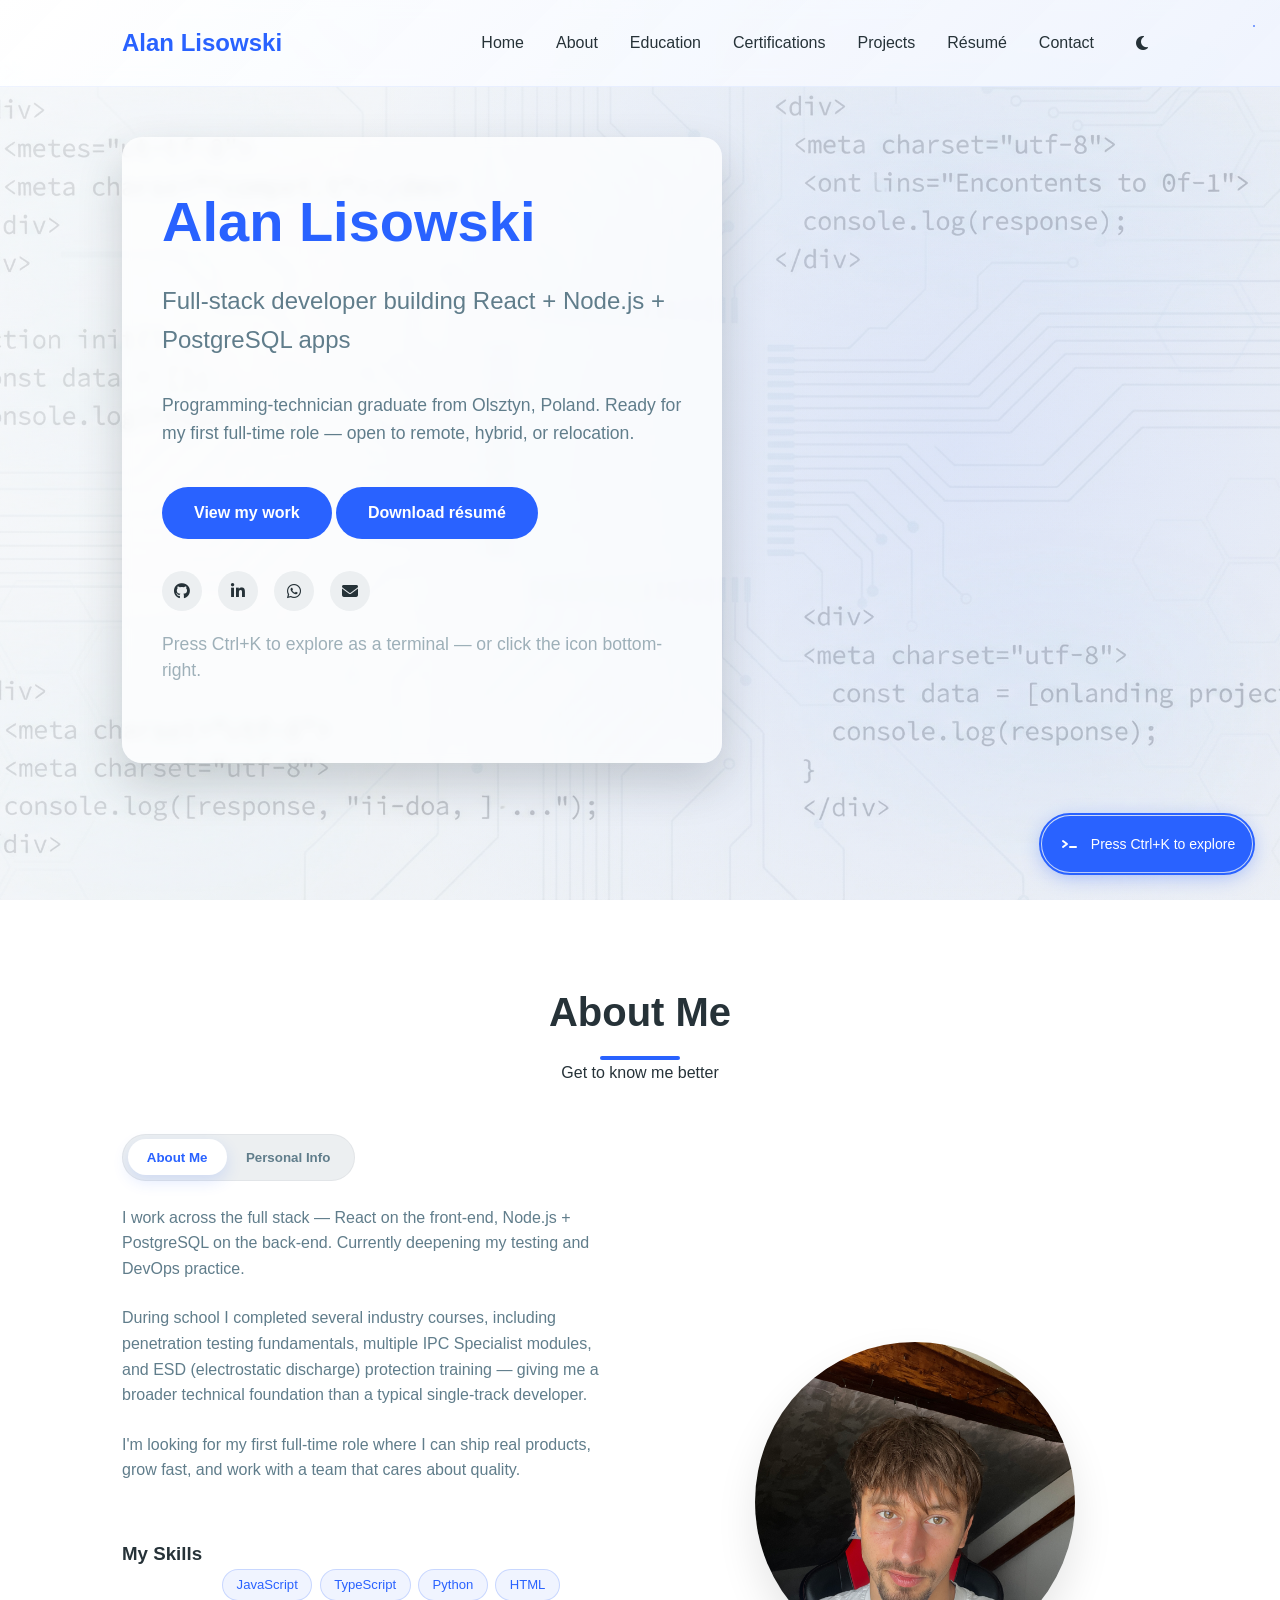
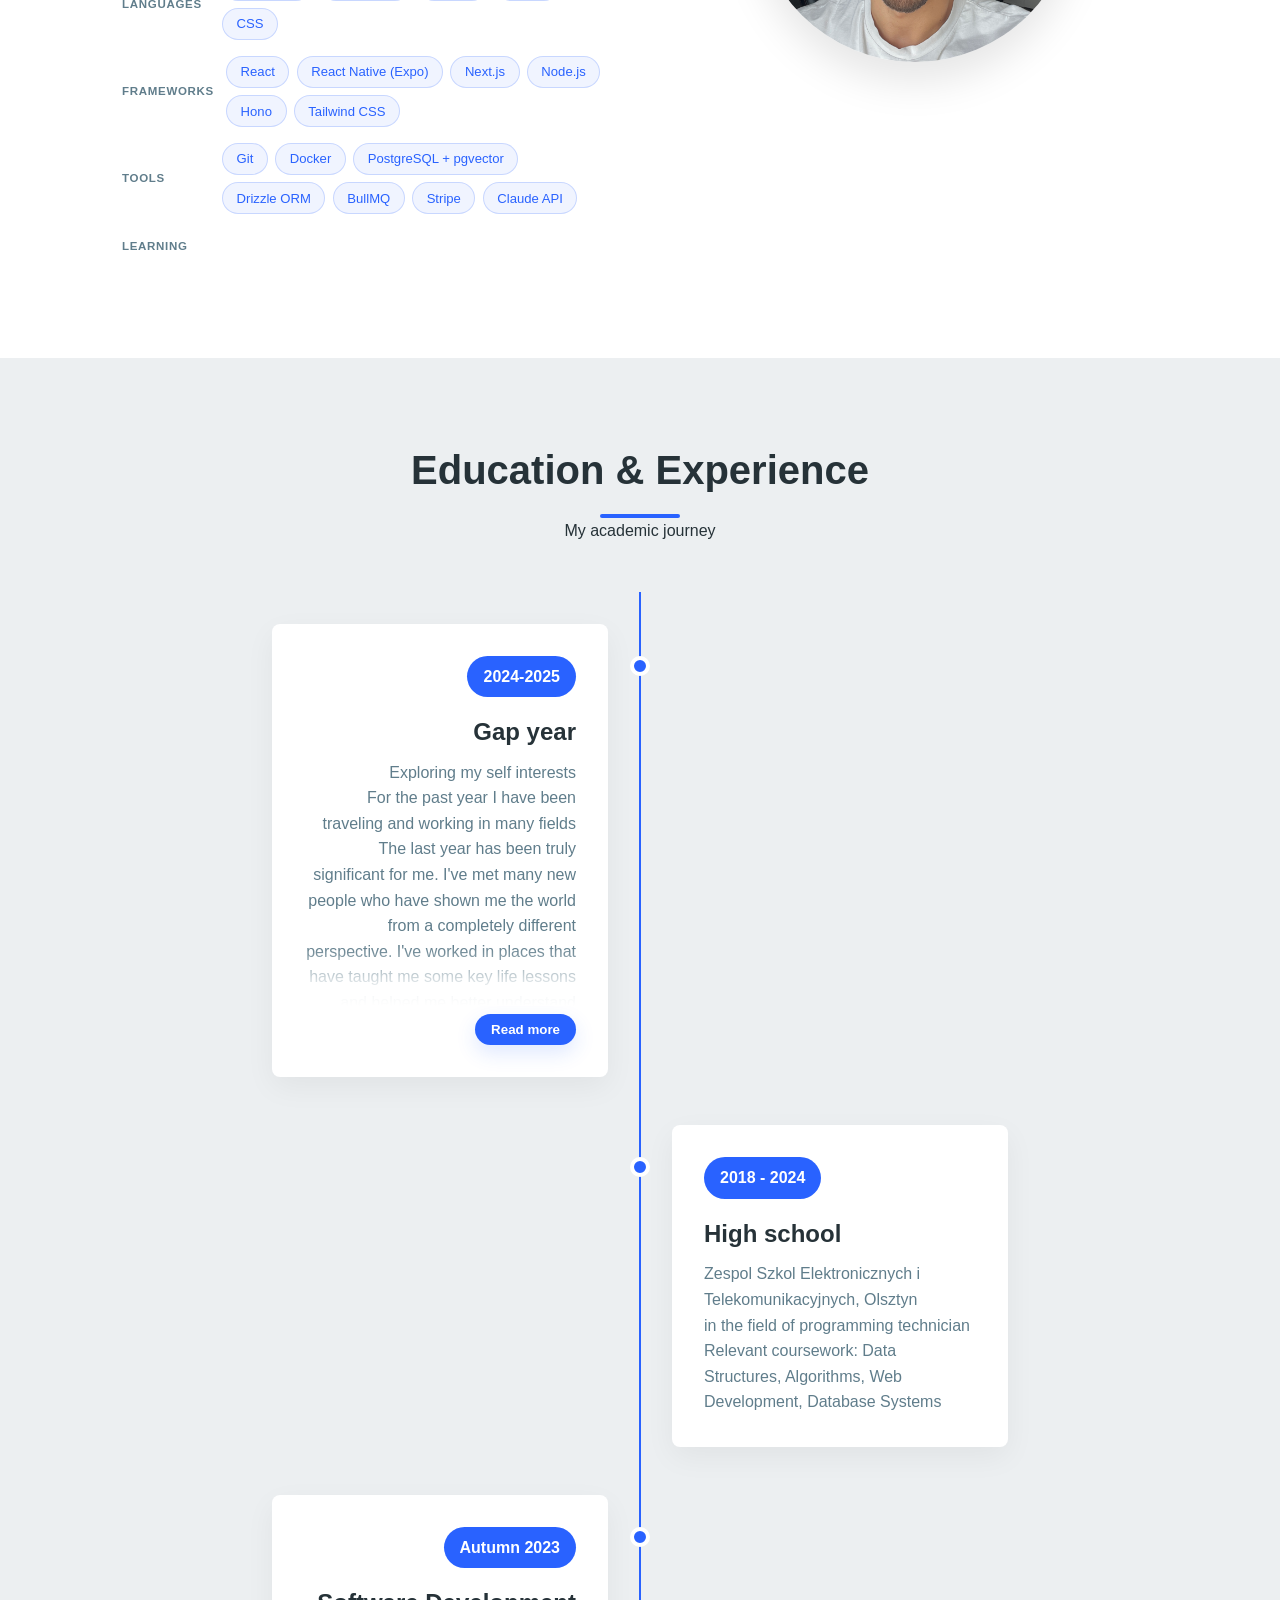
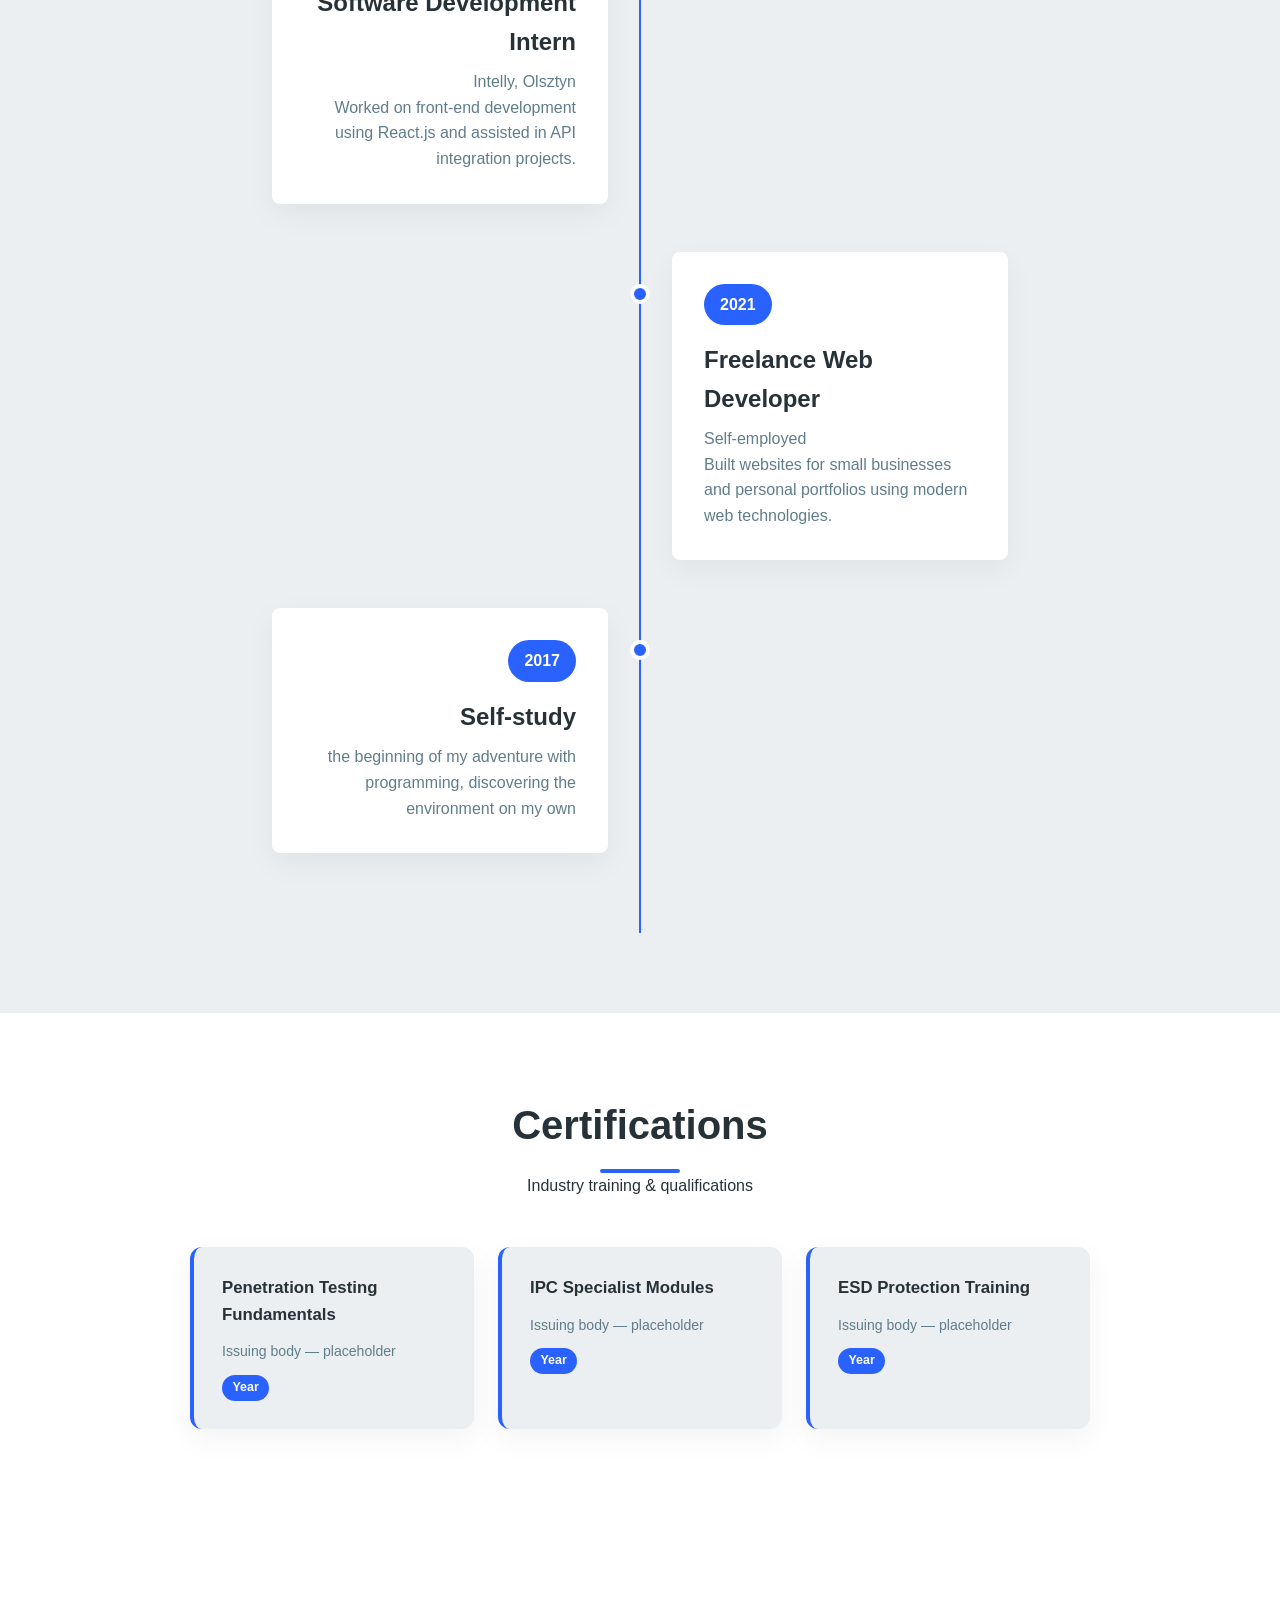
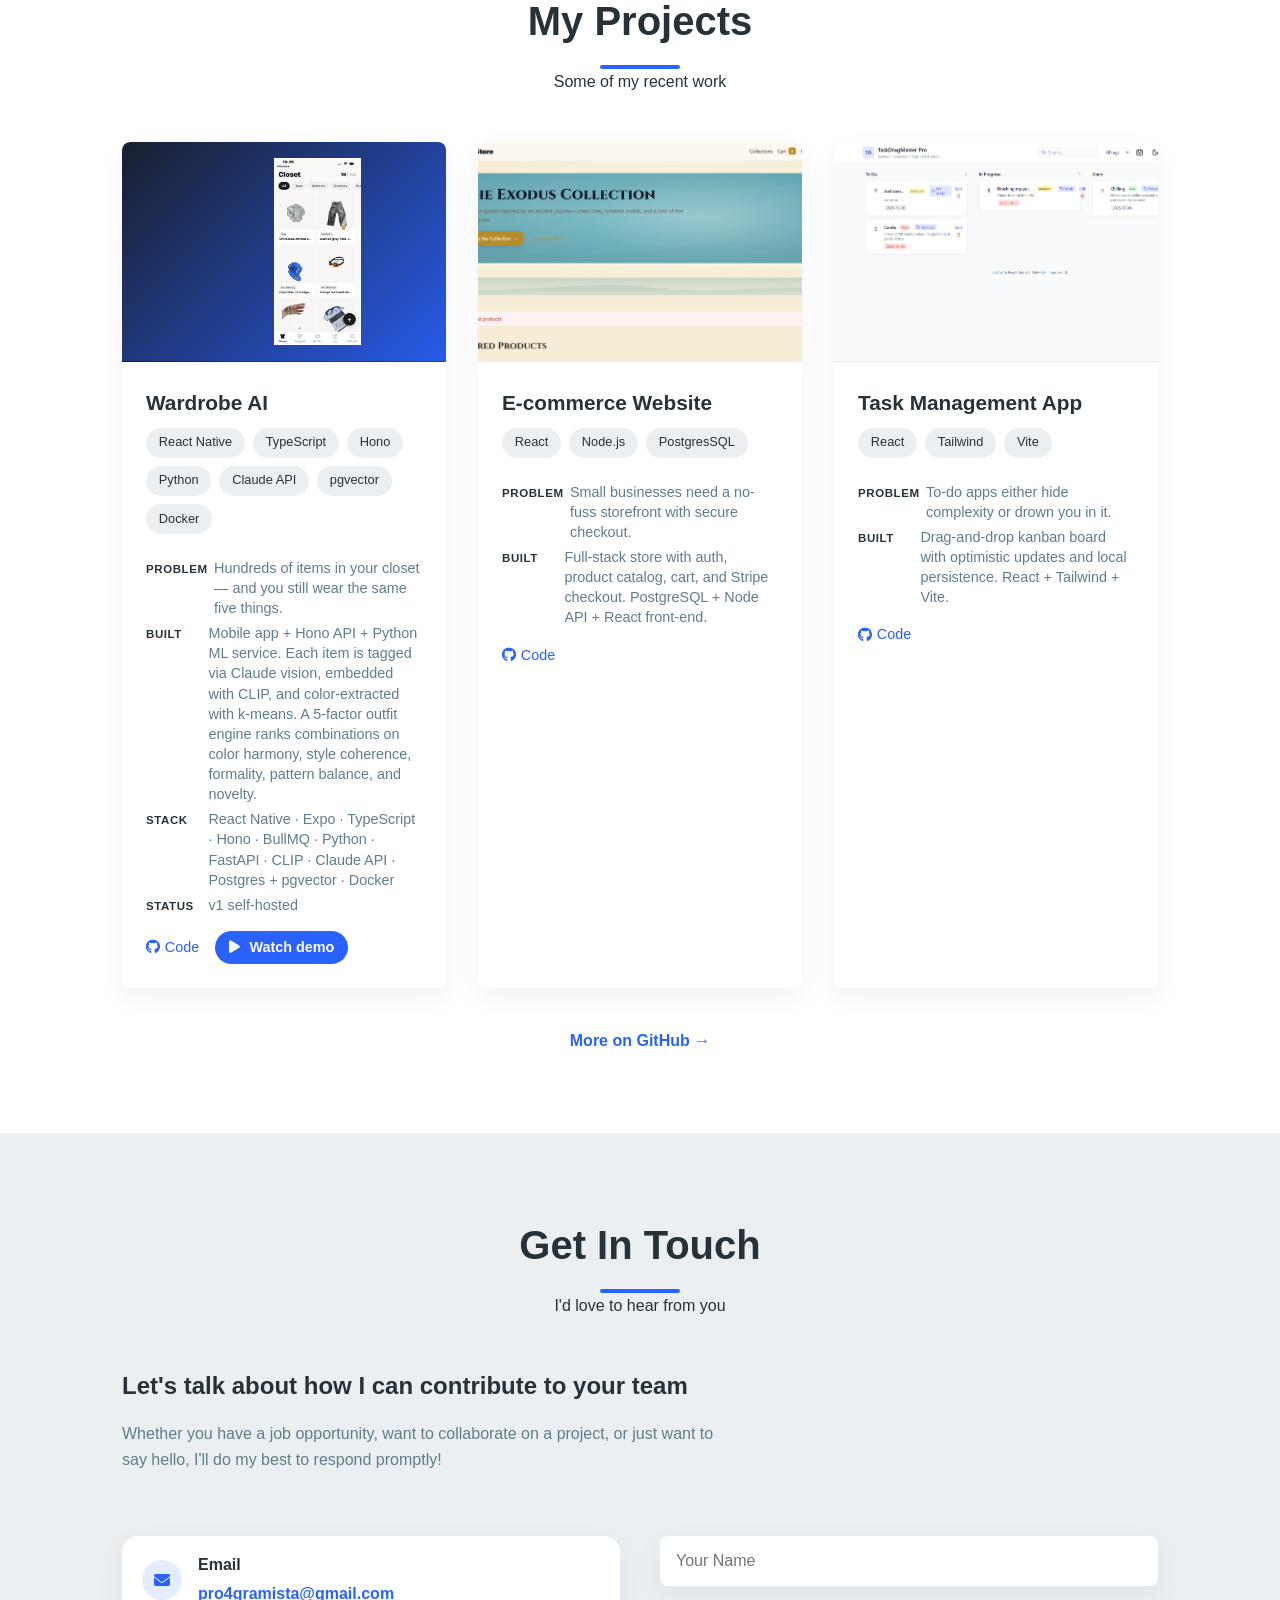
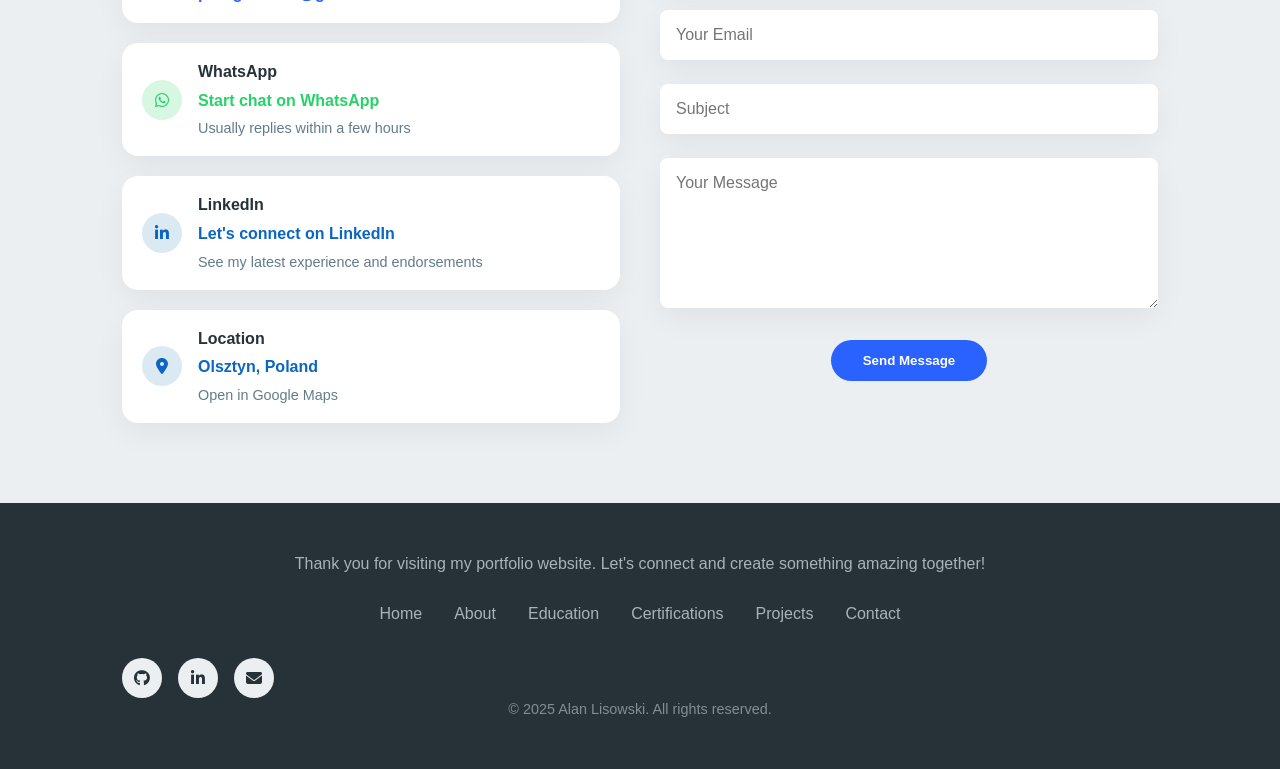
==== index.html @ dc887916 "Skills update" ====
<!DOCTYPE html>
<html lang="en">
<head>
    <meta charset="UTF-8">
    <meta name="viewport" content="width=device-width, initial-scale=1.0">
    <title>Alan Lisowski — Full-stack Developer Portfolio</title>
    <meta name="description" content="React, Node.js, and PostgreSQL developer from Poland. Portfolio, projects, and résumé.">
    <meta name="keywords" content="react, typescript, front-end, portfolio, junior developer, poland">
    <link rel="canonical" href="https://cv-beryl-nine-32.vercel.app/">

    <!-- Open Graph -->
    <meta property="og:type" content="website">
    <meta property="og:title" content="Alan Lisowski — Full-stack Developer Portfolio">
    <meta property="og:description" content="React, Node.js, and PostgreSQL developer from Poland. Portfolio, projects, and résumé.">
    <meta property="og:image" content="https://cv-beryl-nine-32.vercel.app/og-image.png">
    <meta property="og:url" content="https://cv-beryl-nine-32.vercel.app/">

    <!-- Twitter Card -->
    <meta name="twitter:card" content="summary_large_image">
    <meta name="twitter:title" content="Alan Lisowski — Full-stack Developer Portfolio">
    <meta name="twitter:description" content="React, Node.js, and PostgreSQL developer from Poland. Portfolio, projects, and résumé.">
    <meta name="twitter:image" content="https://cv-beryl-nine-32.vercel.app/og-image.png">

    <!-- Favicons -->
    <link rel="icon" type="image/svg+xml" href="icon.svg">
    <link rel="alternate icon" href="favicon.ico" sizes="32x32">
    <link rel="apple-touch-icon" href="apple-icon.png" sizes="180x180">
    <link rel="icon" type="image/png" href="icon.png" sizes="512x512">

    <link rel="stylesheet" href="https://cdnjs.cloudflare.com/ajax/libs/font-awesome/6.4.0/css/all.min.css">
    <link rel="preconnect" href="https://fonts.googleapis.com">
    <link rel="preconnect" href="https://fonts.gstatic.com" crossorigin>
    <link rel="stylesheet" href="https://fonts.googleapis.com/css2?family=JetBrains+Mono:wght@400;500&display=swap">
    <link rel="stylesheet" href="styles.css">
    <script>
        (function(){var t=localStorage.getItem('theme')||(window.matchMedia('(prefers-color-scheme: dark)').matches?'dark':'light');document.documentElement.setAttribute('data-theme',t);})();
    </script>
    <script src="https://translate.google.com/translate_a/element.js?cb=googleTranslateElementInit"></script>
</head>
<body>
    <!-- Google Translate Widget -->
    <div id="google_translate_element"></div>

    <!-- Header -->
    <header id="header">
        <div class="container">
            <nav>
                <a href="#" class="logo">Alan Lisowski</a>
                <button class="mobile-menu-btn" id="mobileMenuBtn" aria-label="Open navigation menu" aria-expanded="false" aria-controls="navLinks">
                    <i class="fas fa-bars" aria-hidden="true"></i>
                </button>
                <ul class="nav-links" id="navLinks">
                    <li><a href="#home">Home</a></li>
                    <li><a href="#about">About</a></li>
                    <li><a href="#education">Education</a></li>
                    <li><a href="#certifications">Certifications</a></li>
                    <li><a href="#projects">Projects</a></li>
                    <li><a href="resume.pdf" target="_blank" rel="noopener">Résumé</a></li>
                    <li><a href="#contact">Contact</a></li>
                    <li>
                        <button class="theme-toggle" id="themeToggle" aria-label="Switch to light theme">
                            <i class="fas fa-sun" id="themeIcon" aria-hidden="true"></i>
                        </button>
                    </li>
                </ul>
            </nav>
        </div>
    </header>

    <!-- Hero Section -->
    <section class="hero" id="home">
        <div class="container">
            <div class="hero-content">
                <h1><span style="color: var(--primary);">Alan Lisowski</span></h1>
                <h2>Full-stack developer building React + Node.js + PostgreSQL apps</h2>
                <p>Programming-technician graduate from Olsztyn, Poland. Ready for my first full-time role — open to remote, hybrid, or relocation.</p>
                <a href="#projects" class="btn">View my work</a>
                <a href="resume.pdf" class="btn" download target="_blank" rel="noopener">Download résumé</a>

                <div class="social-links">
                    <a href="https://github.com/alanlisowski" target="_blank" rel="noopener" aria-label="GitHub profile">
                        <i class="fab fa-github" aria-hidden="true"></i>
                    </a>
                    <a href="https://www.linkedin.com/in/alan-lisowski-3395b739a/" target="_blank" rel="noopener" aria-label="LinkedIn profile">
                        <i class="fab fa-linkedin-in" aria-hidden="true"></i>
                    </a>
                    <a href="https://wa.me/message/LHPBYF2HQW4XP1" target="_blank" rel="noopener" aria-label="WhatsApp chat">
                        <i class="fab fa-whatsapp" aria-hidden="true"></i>
                    </a>
                    <a href="mailto:pro4gramista@gmail.com" aria-label="Send email">
                        <i class="fas fa-envelope" aria-hidden="true"></i>
                    </a>
                </div>
                <p class="term-hint" id="termHint">Press ⌘K to explore as a terminal — or click the icon bottom-right.</p>
            </div>
        </div>
    </section>
    <!-- About Section -->
    <section class="about reveal" id="about">
        <div class="container">
            <div class="section-title">
                <h2>About Me</h2>
                <p>Get to know me better</p>
            </div>
            
            <div class="about-content">
                <div class="about-body">
                    <div class="about-tabs" role="tablist" aria-label="About sections">
                        <button class="about-tab active" role="tab" aria-selected="true" aria-controls="panel-about" id="tab-about" data-about-tab="about">About Me</button>
                        <button class="about-tab" role="tab" aria-selected="false" aria-controls="panel-personal" id="tab-personal" data-about-tab="personal">Personal Info</button>
                    </div>

                    <div class="about-panels">
                        <div class="about-text about-panel active" role="tabpanel" id="panel-about" aria-labelledby="tab-about" data-about-panel="about">
                            <p>I work across the full stack — React on the front-end, Node.js + PostgreSQL on the back-end. Currently deepening my testing and DevOps practice.</p>
                            <p>During school I completed several industry courses, including penetration testing fundamentals, multiple IPC Specialist modules, and ESD (electrostatic discharge) protection training — giving me a broader technical foundation than a typical single-track developer.</p>
                            <p>I'm looking for my first full-time role where I can ship real products, grow fast, and work with a team that cares about quality.</p>
                        </div>

                        <div class="about-text about-panel" role="tabpanel" id="panel-personal" aria-labelledby="tab-personal" data-about-panel="personal">
                            <p>Outside of code I stay active through running, swimming, and calisthenics, follow F1 and WRC for the engineering as much as the racing, tinker with AI tools to see what they can actually do, and recharge by traveling and meeting people along the way.</p>
                        </div>
                    </div>

                    <div class="skills">
                        <h3>My Skills</h3>
                        <div class="skill-group">
                            <span class="skill-group-label">Languages</span>
                            <div class="skill-tags reveal-stagger">
                                <span class="skill-tag">JavaScript</span>
                                <span class="skill-tag">TypeScript</span>
                                <span class="skill-tag">Python</span>
                                <span class="skill-tag">HTML</span>
                                <span class="skill-tag">CSS</span>
                            </div>
                        </div>
                        <div class="skill-group">
                            <span class="skill-group-label">Frameworks</span>
                            <div class="skill-tags reveal-stagger">
                                <span class="skill-tag">React</span>
                                <span class="skill-tag">React Native (Expo)</span>
                                <span class="skill-tag">Next.js</span>
                                <span class="skill-tag">Node.js</span>
                                <span class="skill-tag">Hono</span>
                                <span class="skill-tag">Tailwind CSS</span>
                            </div>
                        </div>
                        <div class="skill-group">
                            <span class="skill-group-label">Tools</span>
                            <div class="skill-tags reveal-stagger">
                                <span class="skill-tag">Git</span>
                                <span class="skill-tag">Docker</span>
                                <span class="skill-tag">PostgreSQL + pgvector</span>
                                <span class="skill-tag">Drizzle ORM</span>
                                <span class="skill-tag">BullMQ</span>
                                <span class="skill-tag">Stripe</span>
                                <span class="skill-tag">Claude API</span>
                            </div>
                        </div>
                        <div class="skill-group">
                            <span class="skill-group-label">Learning</span>
                            <div class="skill-tags reveal-stagger">
                                <span class="skill-tag learning">Testing (Vitest)</span>
                                <span class="skill-tag learning">CI/CD</span>
                                <span class="skill-tag learning">Observability</span>
                            </div>
                        </div>
                    </div>
                </div>
                
                <div class="about-image">
                    <img src="cigani.jpg" alt="Alan Lisowski profile photo" width="320" height="320">
                </div>
            </div>
        </div>
    </section>
    <!-- Education Section -->
    <section class="education reveal" id="education">
        <div class="container">
            <div class="section-title">
                <h2>Education & Experience</h2>
                <p>My academic journey</p>
            </div>

            <div class="timeline">
                <div class="timeline-item">
                    <div class="timeline-dot"></div>
                    <div class="timeline-content">
                        <div class="timeline-date">2024-2025</div>
                        <h3 class="timeline-title">Gap year</h3>
                        <p class="timeline-text">Exploring my self interests</p>
                        <p class="timeline-text">For the past year I have been traveling and working in many fields</p>
                        <div class="timeline-text timeline-collapse" data-collapse-content="gap-year">
                            <p>The last year has been truly significant for me. I've met many new people who have shown me the world from a completely different perspective. I've worked in places that have taught me some key life lessons and helped me better understand myself. I've also realized the value of my time and what I want to spend it on. I've visited many new places, which has further broadened my perspective on the world.</p>
                        </div>
                        <button class="timeline-toggle" type="button" aria-expanded="false" data-collapse-toggle="gap-year">Read more</button>
                    </div>
                </div>

                <div class="timeline-item">
                    <div class="timeline-dot"></div>
                    <div class="timeline-content">
                        <div class="timeline-date">2018 - 2024</div>
                        <h3 class="timeline-title">High school</h3>
                        <p class="timeline-text">Zespol Szkol Elektronicznych i Telekomunikacyjnych, Olsztyn</p>
                        <p class="timeline-text">in the field of programming technician</p>
                        <p class="timeline-text">Relevant coursework: Data Structures, Algorithms, Web Development, Database Systems</p>
                    </div>
                </div>
                
                <div class="timeline-item">
                    <div class="timeline-dot"></div>
                    <div class="timeline-content">
                        <div class="timeline-date">Autumn 2023</div>
                        <h3 class="timeline-title">Software Development Intern</h3>
                        <p class="timeline-text">Intelly, Olsztyn</p>
                        <p class="timeline-text">Worked on front-end development using React.js and assisted in API integration projects.</p>
                    </div>
                </div>
                
                <div class="timeline-item">
                    <div class="timeline-dot"></div>
                    <div class="timeline-content">
                        <div class="timeline-date">2021</div>
                        <h3 class="timeline-title">Freelance Web Developer</h3>
                        <p class="timeline-text">Self-employed</p>
                        <p class="timeline-text">Built websites for small businesses and personal portfolios using modern web technologies.</p>
                    </div>
                </div>
                
                <div class="timeline-item">
                    <div class="timeline-dot"></div>
                    <div class="timeline-content">
                        <div class="timeline-date">2017</div>
                        <h3 class="timeline-title">Self-study</h3>
                        <p class="timeline-text">the beginning of my adventure with programming, discovering the environment on my own</p>
                        <p class="timeline-text"></p>
                    </div>
                </div>
            </div>
        </div>
    </section>
    <!-- Certifications Section -->
    <section class="certifications reveal" id="certifications">
        <div class="container">
            <div class="section-title">
                <h2>Certifications</h2>
                <p>Industry training &amp; qualifications</p>
            </div>
            <div class="cert-grid reveal-stagger">
                <div class="cert-card">
                    <h3>Penetration Testing Fundamentals</h3>
                    <div class="cert-meta">
                        <span class="cert-issuer">Issuing body — placeholder</span>
                        <span class="cert-year">Year</span>
                    </div>
                </div>
                <div class="cert-card">
                    <h3>IPC Specialist Modules</h3>
                    <div class="cert-meta">
                        <span class="cert-issuer">Issuing body — placeholder</span>
                        <span class="cert-year">Year</span>
                    </div>
                </div>
                <div class="cert-card">
                    <h3>ESD Protection Training</h3>
                    <div class="cert-meta">
                        <span class="cert-issuer">Issuing body — placeholder</span>
                        <span class="cert-year">Year</span>
                    </div>
                </div>
            </div>
        </div>
    </section>
    <!-- Projects Section -->
    <section class="projects reveal" id="projects">
        <div class="container">
            <div class="section-title">
                <h2>My Projects</h2>
                <p>Some of my recent work</p>
            </div>
            
            <div class="projects-grid reveal-stagger">
                <div class="project-card project-card--mobile">
                    <div class="project-image">
                        <a href="#" target="_blank" rel="noopener">
                            <picture>
                                <!-- TODO: replace with single clean hero screenshot, ideally the Suggest outfit card -->
                                <img src="wardrobe_sh.png" alt="Wardrobe AI screenshot" loading="lazy" decoding="async" width="1910" height="913">
                            </picture>
                        </a>
                    </div>
                    <div class="project-content">
                        <h3 class="project-title">Wardrobe AI</h3>
                        <div class="project-tech">
                            <span class="tech-tag">React Native</span>
                            <span class="tech-tag">TypeScript</span>
                            <span class="tech-tag">Hono</span>
                            <span class="tech-tag">Python</span>
                            <span class="tech-tag">Claude API</span>
                            <span class="tech-tag">pgvector</span>
                            <span class="tech-tag">Docker</span>
                        </div>
                        <dl class="project-desc">
                            <div><dt>Problem</dt><dd>Hundreds of items in your closet — and you still wear the same five things.</dd></div>
                            <div><dt>Built</dt><dd>Mobile app + Hono API + Python ML service. Each item is tagged via Claude vision, embedded with CLIP, and color-extracted with k-means. A 5-factor outfit engine ranks combinations on color harmony, style coherence, formality, pattern balance, and novelty.</dd></div>
                            <div><dt>Stack</dt><dd>React Native · Expo · TypeScript · Hono · BullMQ · Python · FastAPI · CLIP · Claude API · Postgres + pgvector · Docker</dd></div>
                            <div><dt>Status</dt><dd>v1 self-hosted</dd></div>
                        </dl>
                        <div class="project-links">
                            <a href="https://github.com/alanlisowski/wardrobe-app" target="_blank" rel="noopener">
                                <i class="fab fa-github"></i> Code
                            </a>
                            <a href="https://www.youtube.com/watch?v=SbO_F7no-7Y&t=1s" target="_blank" rel="noopener" class="btn-demo"><!-- TODO: YouTube demo URL -->
                                <i class="fas fa-play"></i> Watch demo
                            </a>
                        </div>
                    </div>
                </div>

                <div class="project-card">
                    <div class="project-image">
                        <a href="#" target="_blank" rel="noopener"><!-- TODO: Vercel demo URL -->
                            <picture>
                                <!-- TODO: swap to a top-of-page hero screenshot rather than mid-scroll -->
                                <source srcset="e-commerce.webp 1x, e-commerce.webp 2x" type="image/webp">
                                <img src="e-commerce.webp" alt="E-commerce Website screenshot" loading="lazy" decoding="async" width="1910" height="913">
                            </picture>
                        </a>
                    </div>
                    <div class="project-content">
                        <h3 class="project-title">E-commerce Website</h3>
                        <div class="project-tech">
                            <span class="tech-tag">React</span>
                            <span class="tech-tag">Node.js</span>
                            <span class="tech-tag">PostgresSQL</span>
                        </div>
                        <dl class="project-desc">
                            <div><dt>Problem</dt><dd>Small businesses need a no-fuss storefront with secure checkout.</dd></div>
                            <div><dt>Built</dt><dd>Full-stack store with auth, product catalog, cart, and Stripe checkout. PostgreSQL + Node API + React front-end.</dd></div>
                        </dl>
                        <div class="project-links">
                            <a href="https://github.com/alanlisowski/exodus-store" target="_blank" rel="noopener">
                                <i class="fab fa-github"></i> Code
                            </a>
                            <!-- TODO: replace with "Watch demo" button once screen recording is uploaded -->
                        </div>
                    </div>
                </div>

                <div class="project-card">
                    <div class="project-image">
                        <a href="#" target="_blank" rel="noopener"><!-- TODO: Vercel demo URL -->
                            <picture>
                                <source srcset="task.webp 1x, task.webp 2x" type="image/webp">
                                <img src="task.webp" alt="Task Management App screenshot" loading="lazy" decoding="async" width="1918" height="916">
                            </picture>
                        </a>
                    </div>
                    <div class="project-content">
                        <h3 class="project-title">Task Management App</h3>
                        <div class="project-tech">
                            <span class="tech-tag">React</span>
                            <span class="tech-tag">Tailwind</span>
                            <span class="tech-tag">Vite</span>
                        </div>
                        <dl class="project-desc">
                            <div><dt>Problem</dt><dd>To-do apps either hide complexity or drown you in it.</dd></div>
                            <div><dt>Built</dt><dd>Drag-and-drop kanban board with optimistic updates and local persistence. React + Tailwind + Vite.</dd></div>
                        </dl>
                        <div class="project-links">
                            <a href="https://github.com/alanlisowski/Task-manager" target="_blank" rel="noopener">
                                <i class="fab fa-github"></i> Code
                            </a>
                            <!-- TODO: replace with "Watch demo" button once screen recording is uploaded -->
                        </div>
                    </div>
                </div>

            </div>

            <div class="projects-more">
                <a href="https://github.com/alanlisowski" target="_blank" rel="noopener" class="projects-more-link">More on GitHub →</a>
            </div>
        </div>
    </section>
    <!-- Contact Section -->
    <section class="contact reveal" id="contact">
        <div class="container">
            <div class="section-title">
                <h2>Get In Touch</h2>
                <p>I'd love to hear from you</p>
            </div>
            
            <div class="contact-content">
                <div class="contact-intro">
                    <h3>Let's talk about how I can contribute to your team</h3>
                    <p>Whether you have a job opportunity, want to collaborate on a project, or just want to say hello, I'll do my best to respond promptly!</p>
                </div>

                <div class="contact-info">
                    <div class="contact-item contact-email">
                        <i class="fas fa-envelope"></i>
                        <div>
                            <h4>Email</h4>
                            <a class="contact-link" href="mailto:pro4gramista@gmail.com">pro4gramista@gmail.com</a>
                        </div>
                    </div>
                    
                    <div class="contact-item contact-whatsapp">
                        <i class="fab fa-whatsapp"></i>
                        <div>
                            <h4>WhatsApp</h4>
                            <a class="contact-link" href="https://wa.me/message/LHPBYF2HQW4XP1" target="_blank" rel="noopener">Start chat on WhatsApp</a>
                            <p class="contact-note">Usually replies within a few hours</p>
                        </div>
                    </div>
                    
                    <div class="contact-item contact-linkedin">
                        <i class="fab fa-linkedin-in"></i>
                        <div>
                            <h4>LinkedIn</h4>
                            <a class="contact-link" href="https://www.linkedin.com/in/alan-lisowski-3395b739a/" target="_blank" rel="noopener">Let's connect on LinkedIn</a>
                            <p class="contact-note">See my latest experience and endorsements</p>
                        </div>
                    </div>

                    <div class="contact-item contact-location">
                        <i class="fas fa-map-marker-alt"></i>
                        <div>
                            <h4>Location</h4>
                            <a class="contact-link" href="https://www.google.com/maps/place/Olsztyn,+Poland/" target="_blank" rel="noopener">Olsztyn, Poland</a>
                            <p class="contact-note">Open in Google Maps</p>
                        </div>
                    </div>
                </div>
                
                <div class="contact-form">
                    <form action="https://formspree.io/f/xkgdqwpe" method="POST">
                        <input type="hidden" name="_subject" value="New Portfolio Message">
                        <input type="hidden" name="_template" value="table">
                        <input type="text" name="_honey" style="display:none">

                        <div class="form-group">
                            <input type="text" name="name" placeholder="Your Name" aria-label="Your name" required>
                        </div>

                        <div class="form-group">
                            <input type="email" name="email" placeholder="Your Email" aria-label="Your email address" required>
                        </div>

                        <div class="form-group">
                            <input type="text" name="subject" placeholder="Subject" aria-label="Message subject">
                        </div>

                        <div class="form-group">
                            <textarea name="message" placeholder="Your Message" aria-label="Your message" required></textarea>
                        </div>
                        
                        <button type="submit" class="btn">Send Message</button>
                    </form>
                </div>
            </div>
        </div>
    </section>
    <!-- Footer -->
    <footer>
        <div class="container">
            <div class="footer-content">
                <p>Thank you for visiting my portfolio website. Let's connect and create something amazing together!</p>
                
                <ul class="footer-links">
                    <li><a href="#home">Home</a></li>
                    <li><a href="#about">About</a></li>
                    <li><a href="#education">Education</a></li>
                    <li><a href="#certifications">Certifications</a></li>
                    <li><a href="#projects">Projects</a></li>
                    <li><a href="#contact">Contact</a></li>
                </ul>
                
                <div class="social-links">
                    <a href="https://github.com/alanlisowski" target="_blank" rel="noopener" aria-label="GitHub profile">
                        <i class="fab fa-github" aria-hidden="true"></i>
                    </a>
                    <a href="https://www.linkedin.com/in/alan-lisowski-3395b739a/" target="_blank" rel="noopener" aria-label="LinkedIn profile">
                        <i class="fab fa-linkedin-in" aria-hidden="true"></i>
                    </a>
                    <a href="mailto:pro4gramista@gmail.com" aria-label="Send email">
                        <i class="fas fa-envelope" aria-hidden="true"></i>
                    </a>
                </div>
            </div>
            
            <p class="copyright">&copy; 2025 Alan Lisowski. All rights reserved.</p>
        </div>
    </footer>
    <!-- Floating terminal button -->
    <button class="term-fab" id="termBtn" aria-label="Open command terminal">
        <svg width="22" height="22" viewBox="0 0 22 22" fill="none" aria-hidden="true" style="flex-shrink:0">
            <polyline points="4 8 8 11 4 14" stroke="white" stroke-width="2" stroke-linecap="round" stroke-linejoin="round"/>
            <line x1="11" y1="14" x2="17" y2="14" stroke="white" stroke-width="2" stroke-linecap="round"/>
        </svg>
        <span class="fab-text" aria-hidden="true"></span>
    </button>

    <!-- Terminal modal -->
    <div class="term-modal" id="termModal" role="dialog" aria-modal="true" aria-label="Interactive terminal">
        <div class="term-modal-box">
            <div class="terminal-panel" role="region" aria-label="Interactive portfolio terminal. Type help for commands.">
                <div class="terminal-titlebar">
                    <div class="terminal-dots">
                        <button class="dot dot-red term-close" aria-label="Close terminal"></button>
                        <span class="dot dot-yellow" aria-hidden="true"></span>
                        <span class="dot dot-green" aria-hidden="true"></span>
                    </div>
                    <span class="terminal-title">alan@portfolio:~</span>
                </div>
                <div class="terminal-output" id="termOutput" role="log" aria-live="polite" aria-atomic="false"></div>
                <div class="terminal-input-row">
                    <span class="terminal-prompt" aria-hidden="true">alan@portfolio:~$&nbsp;</span>
                    <input
                        type="text"
                        class="terminal-input"
                        id="termInput"
                        autocomplete="off"
                        autocorrect="off"
                        autocapitalize="off"
                        spellcheck="false"
                        aria-label="Terminal command input"
                    >
                    <span class="terminal-cursor" aria-hidden="true">▋</span>
                </div>
            </div>
        </div>
    </div>

    <script src="scripts.js"></script>
</body>
</html>
---- styles.css ----
/* Base Styles */
:root {
    /* Dark theme (default) */
    --primary: #4d7cff;
    --primary-dark: #2962ff;
    --primary-rgb: 77, 124, 255;
    --secondary: #00ccff;
    --secondary-rgb: 0, 204, 255;
    /* Text ON a --primary background — passes WCAG AA 4.5:1 against #4d7cff */
    --on-primary: #0d1424;
    --dark: #e2e8f0;
    --light: #252d45;
    --gray: #8fa3b3;
    --white: #1a2035;
    --surface-rgb: 26, 32, 53;
    --header-gradient: linear-gradient(135deg, rgba(26, 32, 53, 0.92), rgba(22, 28, 48, 0.88));
    --header-scrolled-bg: rgba(26, 32, 53, 0.97);
    --hero-gradient: linear-gradient(115deg, rgba(20, 26, 45, 0.88) 0%, rgba(26, 32, 53, 0.78) 45%, rgba(30, 36, 58, 0.65) 100%);
    --hero-card-bg: rgba(26, 32, 53, 0.85);
    --hero-card-shadow: 0 20px 45px rgba(0, 0, 0, 0.5);
    --translate-bg: rgba(26, 32, 53, 0.95);
    --project-img-bg: #252d45;
    --footer-bg: #0f1520;
    --tab-track-bg: #141826;
    --tab-active-bg: #2f3a58;
    --card-shadow: 0 10px 30px rgba(0, 0, 0, 0.35);
    --card-shadow-hover: 0 15px 40px rgba(0, 0, 0, 0.5);
    --img-shadow: 0 20px 40px rgba(0, 0, 0, 0.4);
}

[data-theme="light"] {
    --primary: #2962ff;
    --primary-dark: #0039cb;
    --primary-rgb: 41, 98, 255;
    --secondary: #00b0ff;
    --secondary-rgb: 0, 176, 255;
    /* White passes AA 4.5:1 against #2962ff */
    --on-primary: #ffffff;
    --dark: #263238;
    --light: #eceff1;
    --gray: #607d8b;
    --white: #ffffff;
    --surface-rgb: 255, 255, 255;
    --header-gradient: linear-gradient(135deg, rgba(255, 255, 255, 0.92), rgba(240, 245, 255, 0.88));
    --header-scrolled-bg: rgba(255, 255, 255, 0.95);
    --hero-gradient: linear-gradient(115deg, rgba(245, 247, 250, 0.78) 0%, rgba(233, 238, 244, 0.68) 45%, rgba(230, 234, 240, 0.55) 100%);
    --hero-card-bg: rgba(255, 255, 255, 0.75);
    --hero-card-shadow: 0 20px 45px rgba(38, 50, 56, 0.2);
    --translate-bg: rgba(255, 255, 255, 0.95);
    --project-img-bg: #f5f7fb;
    --footer-bg: #263238;
    --tab-track-bg: #eceff1;
    --tab-active-bg: #ffffff;
    --card-shadow: 0 10px 30px rgba(0, 0, 0, 0.05);
    --card-shadow-hover: 0 15px 40px rgba(0, 0, 0, 0.1);
    --img-shadow: 0 20px 40px rgba(0, 0, 0, 0.1);
}

/* Smooth theme transition */
body,
header,
.hero-content,
.about,
.education,
.certifications,
.projects,
.contact,
footer,
.timeline-content,
.project-card,
.cert-card,
.contact-item,
.about-tabs,
.about-tab,
.skill-tag,
.nav-links,
#google_translate_element,
.goog-te-combo,
.contact-form input,
.contact-form textarea {
    transition: background-color 0.2s ease, color 0.2s ease, border-color 0.2s ease, box-shadow 0.2s ease;
}

/* Google Translate Widget Styles */
#google_translate_element {
    position: fixed;
    top: 25px;
    right: 25px;
    z-index: 1001;
    background: var(--translate-bg);
    border-radius: 8px;
    box-shadow: 0 4px 12px rgba(0, 0, 0, 0.1);
    backdrop-filter: blur(6px);
    border: 1px solid var(--primary);
    transition: all 0.3s ease;
}

#google_translate_element:hover {
    box-shadow: 0 6px 16px rgba(var(--primary-rgb), 0.15);
    transform: translateY(-1px);
}

.goog-te-combo {
    padding: 10px 35px 10px 15px;
    border: 1px solid var(--primary);
    border-radius: 6px;
    background-color: rgba(var(--primary-rgb), 0.05);
    font-size: 14px;
    color: var(--dark);
    font-family: 'Segoe UI', Tahoma, Geneva, Verdana, sans-serif;
    font-weight: 500;
    appearance: none;
    -webkit-appearance: none;
    -moz-appearance: none;
    cursor: pointer;
    transition: all 0.3s ease;
    background-image: url("data:image/svg+xml;charset=UTF-8,%3csvg xmlns='http://www.w3.org/2000/svg' width='12' height='12' viewBox='0 0 24 24' fill='none' stroke='%232962ff' stroke-width='2' stroke-linecap='round' stroke-linejoin='round'%3e%3cpolyline points='6 9 12 15 18 9'%3e%3c/polyline%3e%3c/svg%3e");
    background-repeat: no-repeat;
    background-position: right 12px center;
    background-size: 14px;
}

.goog-te-combo:hover {
    background-color: rgba(var(--primary-rgb), 0.08);
    border-color: var(--primary-dark);
}

.goog-te-combo:focus {
    outline: none;
    box-shadow: 0 0 0 3px rgba(var(--primary-rgb), 0.2);
}

.goog-te-gadget {
    font-size: 0 !important;
}

/* Hide Google's branding */
.goog-logo-link {
    display: none !important;
}

.goog-te-gadget {
    color: transparent !important;
}

/* Mobile Optimization */
@media (max-width: 768px) {
    #google_translate_element {
        top: 15px;
        right: 15px;
    }

    .goog-te-combo {
        padding: 8px 30px 8px 12px;
        font-size: 13px;
    }
}

/* Fix for translated content layout */
.goog-te-banner-frame.skiptranslate {
    display: none !important;
}

body {
    top: 0 !important;
}

* {
    margin: 0;
    padding: 0;
    box-sizing: border-box;
}

body {
    font-family: 'Segoe UI', Tahoma, Geneva, Verdana, sans-serif;
    line-height: 1.6;
    color: var(--dark);
    background-color: var(--white);
    overflow-x: hidden;
}

a {
    text-decoration: none;
    color: var(--primary);
    transition: all 0.3s ease;
}

a:hover {
    color: var(--primary-dark);
}

.container {
    max-width: 1100px;
    margin: 0 auto;
    padding: 0 2rem;
}

section {
    padding: 5rem 0;
}

.section-title {
    margin-bottom: 3rem;
    text-align: center;
}

.section-title h2 {
    font-size: 2.5rem;
    color: var(--dark);
    position: relative;
    display: inline-block;
    padding-bottom: 1rem;
}

.section-title h2::after {
    content: '';
    position: absolute;
    bottom: 0;
    left: 50%;
    transform: translateX(-50%);
    width: 80px;
    height: 4px;
    background: var(--primary);
    border-radius: 2px;
}

.btn {
    display: inline-block;
    padding: 0.8rem 2rem;
    background: var(--primary);
    color: var(--on-primary);
    border-radius: 50px;
    font-weight: 600;
    transition: all 0.3s ease;
    border: none;
    cursor: pointer;
}

.btn:hover {
    background: var(--primary-dark);
    transform: translateY(-3px);
    box-shadow: 0 10px 20px rgba(var(--primary-rgb), 0.2);
}

/* Header */
header {
    position: fixed;
    top: 0;
    left: 0;
    width: 100%;
    z-index: 1000;
    background: var(--header-gradient);
    box-shadow: none;
    backdrop-filter: blur(8px);
    border-bottom: 1px solid rgba(var(--primary-rgb), 0.08);
    transition: all 0.3s ease;
}

header.scrolled {
    padding: 0.5rem 0;
    background: var(--header-scrolled-bg);
    box-shadow: 0 2px 10px rgba(0, 0, 0, 0.1);
}

nav {
    display: flex;
    justify-content: space-between;
    align-items: center;
    padding: 1.5rem 0;
}

.logo {
    font-size: 1.5rem;
    font-weight: 700;
    color: var(--primary);
}

.nav-links {
    display: flex;
    list-style: none;
    align-items: center;
}

.nav-links li {
    margin-left: 2rem;
}

.nav-links a {
    color: var(--dark);
    font-weight: 500;
    position: relative;
}

.nav-links a::after {
    content: '';
    position: absolute;
    bottom: -5px;
    left: 0;
    width: 0;
    height: 2px;
    background: var(--primary);
    transition: width 0.3s ease;
}

.nav-links a:hover::after {
    width: 100%;
}

/* Theme toggle button */
.theme-toggle {
    background: none;
    border: none;
    cursor: pointer;
    color: var(--dark);
    font-size: 1rem;
    width: 32px;
    height: 32px;
    display: flex;
    align-items: center;
    justify-content: center;
    border-radius: 50%;
    transition: color 0.2s ease, background-color 0.2s ease;
    flex-shrink: 0;
}

.theme-toggle:hover {
    color: var(--primary);
    background: rgba(var(--primary-rgb), 0.1);
}

.mobile-menu-btn {
    display: none;
    background: none;
    border: none;
    font-size: 1.5rem;
    cursor: pointer;
    color: var(--dark);
}

/* Hero Section */
.hero {
    height: 100vh;
    background: radial-gradient(circle at 75% 50%, rgba(41, 98, 255, 0.10), transparent 65%), var(--hero-gradient), url('tlo.webp');
    background-size: cover;
    background-position: center;
    background-repeat: no-repeat;
    position: relative;
    overflow: hidden;
}

.hero .container {
    display: flex;
    align-items: center;
    justify-content: flex-start;
    gap: 2rem;
    min-height: 100%;
}

.hero-content {
    max-width: 600px;
    animation: fadeInUp 1s ease;
    background: var(--hero-card-bg);
    padding: 2.5rem;
    border-radius: 20px;
    box-shadow: var(--hero-card-shadow);
    backdrop-filter: blur(4px);
}

.hero h1 {
    font-size: 3.5rem;
    margin-bottom: 1rem;
    color: var(--dark);
}

.hero h2 {
    font-size: 1.5rem;
    font-weight: 400;
    color: var(--gray);
    margin-bottom: 2rem;
}

.hero p {
    font-size: 1.1rem;
    margin-bottom: 2.5rem;
    color: var(--gray);
}

.social-links {
    display: flex;
    margin-top: 2rem;
}

.social-links a {
    display: flex;
    align-items: center;
    justify-content: center;
    width: 40px;
    height: 40px;
    border-radius: 50%;
    background: var(--light);
    margin-right: 1rem;
    color: var(--dark);
    transition: all 0.3s ease;
}

.social-links a:hover {
    background: var(--primary);
    color: var(--white);
    transform: translateY(-3px);
}

/* About Section */
.about {
    background: var(--white);
}

.about-content {
    display: grid;
    grid-template-columns: 1fr 1fr;
    gap: 4rem;
    align-items: center;
}

.about-body {
    display: flex;
    flex-direction: column;
    gap: 1.5rem;
}

.about-tabs {
    display: inline-flex;
    padding: 0.35rem;
    background: var(--tab-track-bg);
    border-radius: 999px;
    box-shadow: inset 0 0 0 1px rgba(38, 50, 56, 0.05);
    width: fit-content;
}

.about-tab {
    border: none;
    background: transparent;
    padding: 0.65rem 1.2rem;
    border-radius: 999px;
    font-weight: 600;
    color: var(--gray);
    cursor: pointer;
    transition: all 0.2s ease;
}

.about-tab.active {
    background: var(--tab-active-bg);
    color: var(--primary);
    box-shadow: 0 6px 16px rgba(var(--primary-rgb), 0.15);
}

.about-panels {
    position: relative;
    min-height: 260px;
}

.about-panel {
    display: none;
}

.about-panel.active {
    display: block;
    animation: fadeInUp 0.4s ease;
}

.about-text p {
    margin-bottom: 1.5rem;
    color: var(--gray);
}

.skills {
    margin-top: 2rem;
}

.about-body .skills {
    margin-top: 0.5rem;
}

.skill-group {
    display: flex;
    align-items: center;
    gap: 0.75rem;
    margin-bottom: 1rem;
}

.skill-group-label {
    font-size: 0.72rem;
    font-weight: 700;
    text-transform: uppercase;
    letter-spacing: 0.06em;
    color: var(--gray);
    min-width: 88px;
    flex-shrink: 0;
}

.skill-tags {
    display: flex;
    flex-wrap: wrap;
    gap: 0.45rem;
    flex: 1;
    min-width: 0;
}

.skill-tag {
    display: inline-block;
    padding: 0.28rem 0.85rem;
    background: rgba(var(--primary-rgb), 0.07);
    color: var(--primary);
    border: 1px solid rgba(var(--primary-rgb), 0.2);
    border-radius: 50px;
    font-size: 0.82rem;
    font-weight: 500;
}

.skill-tag.learning {
    background: rgba(var(--secondary-rgb), 0.07);
    color: var(--secondary);
    border-color: rgba(var(--secondary-rgb), 0.25);
}

.about-image {
    position: relative;
    text-align: center;
}

.about-image img {
    max-width: 320px;
    width: 100%;
    aspect-ratio: 1 / 1;
    border-radius: 50%;
    object-fit: cover;
    object-position: center 15%;
    box-shadow: var(--img-shadow);
    cursor: pointer;
    transition: scale 200ms ease;
    animation: float 3s ease-in-out infinite;
}

.about-image img:hover {
    scale: 1.02;
}

/* Education Section */
.education {
    background: var(--light);
}

.timeline {
    position: relative;
    max-width: 800px;
    margin: 0 auto;
    padding: 2rem 0;
}

.timeline::before {
    content: '';
    position: absolute;
    top: 0;
    left: 50%;
    transform: translateX(-50%);
    width: 2px;
    height: 100%;
    background: var(--primary);
}

.timeline-item {
    position: relative;
    margin-bottom: 3rem;
    width: 100%;
    padding: 0 2rem;
}

.timeline-item:nth-child(odd) {
    padding-right: calc(50% + 2rem);
    text-align: right;
}

.timeline-item:nth-child(even) {
    padding-left: calc(50% + 2rem);
    text-align: left;
}

.timeline-content {
    background: var(--white);
    padding: 2rem;
    border-radius: 8px;
    box-shadow: var(--card-shadow);
    transition: all 0.3s ease;
    position: relative;
}

.timeline-content:hover {
    transform: translateY(-5px);
    box-shadow: var(--card-shadow-hover);
}

.timeline-date {
    display: inline-block;
    padding: 0.5rem 1rem;
    background: var(--primary);
    color: var(--on-primary);
    border-radius: 50px;
    font-weight: 600;
    margin-bottom: 1rem;
}

.timeline-title {
    font-size: 1.5rem;
    margin-bottom: 0.5rem;
}

.timeline-text {
    color: var(--gray);
}

.timeline-dot {
    position: absolute;
    top: 2rem;
    left: 50%;
    transform: translateX(-50%);
    width: 20px;
    height: 20px;
    border-radius: 50%;
    background: var(--primary);
    border: 4px solid var(--white);
}

.timeline-collapse {
    max-height: 170px;
    overflow: hidden;
    position: relative;
    padding-bottom: 0.5rem;
}

.timeline-collapse::after {
    content: '';
    position: absolute;
    left: 0;
    right: 0;
    bottom: 0;
    height: 60px;
    background: linear-gradient(180deg, rgba(var(--surface-rgb), 0) 0%, rgba(var(--surface-rgb), 0.9) 70%, rgba(var(--surface-rgb), 1) 100%);
    pointer-events: none;
}

.timeline-collapse.expanded {
    max-height: none;
}

.timeline-collapse.expanded::after {
    display: none;
}

.timeline-toggle {
    margin-top: 0.5rem;
    background: var(--primary);
    color: var(--on-primary);
    border: none;
    border-radius: 999px;
    padding: 0.5rem 1rem;
    font-weight: 600;
    cursor: pointer;
    transition: all 0.2s ease;
    box-shadow: 0 8px 20px rgba(var(--primary-rgb), 0.15);
}

.timeline-toggle:hover {
    background: var(--primary-dark);
    transform: translateY(-1px);
    box-shadow: 0 12px 24px rgba(var(--primary-rgb), 0.18);
}

/* Certifications Section */
.certifications {
    background: var(--white);
}

.cert-grid {
    display: grid;
    grid-template-columns: repeat(auto-fit, minmax(260px, 1fr));
    gap: 1.5rem;
    max-width: 900px;
    margin: 0 auto;
}

.cert-card {
    background: var(--light);
    border-radius: 12px;
    padding: 1.75rem;
    box-shadow: var(--card-shadow);
    border-left: 4px solid var(--primary);
    transition: all 0.3s ease;
}

.cert-card:hover {
    transform: translateY(-4px);
    box-shadow: var(--card-shadow-hover);
}

.cert-card h3 {
    font-size: 1.05rem;
    margin-bottom: 0.5rem;
    color: var(--dark);
}

.cert-meta {
    display: flex;
    align-items: center;
    gap: 0.75rem;
    flex-wrap: wrap;
    margin-top: 0.75rem;
}

.cert-issuer {
    color: var(--gray);
    font-size: 0.88rem;
}

.cert-year {
    display: inline-block;
    padding: 0.18rem 0.65rem;
    background: var(--primary);
    color: var(--on-primary);
    border-radius: 50px;
    font-size: 0.78rem;
    font-weight: 600;
}

/* Projects Section */
.projects {
    background: var(--white);
}

.projects-grid {
    display: grid;
    grid-template-columns: repeat(auto-fit, minmax(300px, 1fr));
    gap: 2rem;
}

.project-card {
    background: var(--white);
    border-radius: 8px;
    overflow: hidden;
    box-shadow: var(--card-shadow);
    transition: all 0.3s ease;
}

.project-card:hover {
    transform: translateY(-10px);
    box-shadow: var(--card-shadow-hover);
}

.project-image {
    position: relative;
    aspect-ratio: 16 / 9;
    min-height: 220px;
    height: auto;
    overflow: hidden;
    background: var(--project-img-bg);
    border-bottom: 1px solid rgba(38, 50, 56, 0.05);
    border-radius: 8px 8px 0 0;
}

.project-image img {
    width: 100%;
    height: 100%;
    object-fit: cover;
    object-position: center top;
    display: block;
    image-rendering: -webkit-optimize-contrast;
    image-rendering: optimizeQuality;
    transition: transform 0.5s ease;
}

.project-card:hover .project-image img {
    transform: scale(1.1);
}

.project-card--mobile .project-image {
    background: linear-gradient(135deg, #1a1f2e 0%, #2962ff 100%);
    padding: 16px 0;
}

.project-card--mobile .project-image img {
    object-fit: contain;
    height: 100%;
    width: auto;
    margin: 0 auto;
    display: block;
}

.project-content {
    padding: 1.5rem;
}

.project-title {
    font-size: 1.3rem;
    margin-bottom: 0.5rem;
}

.project-tech {
    display: flex;
    flex-wrap: wrap;
    margin-bottom: 1rem;
}

.tech-tag {
    display: inline-block;
    padding: 0.3rem 0.8rem;
    background: var(--light);
    color: var(--dark);
    border-radius: 50px;
    font-size: 0.8rem;
    margin-right: 0.5rem;
    margin-bottom: 0.5rem;
}

.project-links {
    display: flex;
}

.project-links a {
    display: flex;
    align-items: center;
    margin-right: 1rem;
    font-size: 0.9rem;
}

.project-links i {
    margin-right: 0.3rem;
}

.project-image a {
    display: block;
    height: 100%;
}

.project-desc {
    margin-bottom: 1rem;
    display: flex;
    flex-direction: column;
    gap: 0.3rem;
}

.project-desc > div {
    display: flex;
    gap: 0.4rem;
    align-items: baseline;
}

.project-desc dt {
    font-weight: 700;
    color: var(--dark);
    font-size: 0.72rem;
    text-transform: uppercase;
    letter-spacing: 0.05em;
    flex-shrink: 0;
    min-width: 56px;
}

.project-desc dd {
    color: var(--gray);
    margin: 0;
    font-size: 0.9rem;
    line-height: 1.4;
}

.btn-demo {
    display: inline-flex;
    align-items: center;
    gap: 0.3rem;
    padding: 0.3rem 0.85rem;
    background: var(--primary);
    color: var(--on-primary) !important;
    border-radius: 50px;
    font-size: 0.85rem;
    font-weight: 600;
    transition: all 0.3s ease;
}

.btn-demo:hover {
    background: var(--primary-dark);
    color: var(--on-primary) !important;
    transform: translateY(-2px);
    box-shadow: 0 6px 14px rgba(var(--primary-rgb), 0.25);
}

/* Global focus-visible ring */
:focus-visible {
    outline: 2px solid var(--primary);
    outline-offset: 3px;
    border-radius: 4px;
}

/* Tighter radius for pill/circle elements */
.btn:focus-visible,
.timeline-toggle:focus-visible,
.about-tab:focus-visible,
.theme-toggle:focus-visible,
.social-links a:focus-visible {
    border-radius: 50px;
}

.project-links a:focus-visible,
.project-image a:focus-visible {
    outline: 2px solid var(--primary);
    outline-offset: 2px;
    border-radius: 4px;
}

.projects-more {
    text-align: center;
    margin-top: 2.5rem;
}

.projects-more-link {
    font-weight: 600;
    font-size: 1rem;
    color: var(--primary);
    border-bottom: 2px solid transparent;
    padding-bottom: 2px;
    transition: color 0.2s ease, border-color 0.2s ease;
}

.projects-more-link:hover {
    color: var(--primary-dark);
    border-bottom-color: var(--primary-dark);
}

/* Contact Section */
.contact {
    background: var(--light);
}

.contact-content {
    display: grid;
    grid-template-columns: repeat(auto-fit, minmax(360px, 1fr));
    gap: 2.5rem;
    align-items: start;
}

.contact-intro {
    grid-column: 1 / -1;
    max-width: 600px;
}

.contact-intro h3 {
    font-size: 1.5rem;
    margin-bottom: 1rem;
}

.contact-intro p {
    color: var(--gray);
    margin-bottom: 1.5rem;
}

.contact-info {
    margin-bottom: 0;
    display: flex;
    flex-direction: column;
    gap: 1.25rem;
}

.contact-item {
    display: flex;
    align-items: center;
    width: 100%;
    padding: 1rem 1.25rem;
    border-radius: 16px;
    background: var(--white);
    box-shadow: var(--card-shadow);
    transition: transform 0.2s ease, box-shadow 0.2s ease;
}

.contact-item:hover {
    transform: translateY(-4px);
    box-shadow: var(--card-shadow-hover);
}

.contact-item i {
    width: 40px;
    height: 40px;
    display: flex;
    align-items: center;
    justify-content: center;
    border-radius: 50%;
    margin-right: 1rem;
    color: var(--primary);
    background: rgba(var(--primary-rgb), 0.12);
    box-shadow: none;
}

.contact-item h4 {
    margin-bottom: 0.2rem;
}

.contact-link {
    color: var(--primary);
    font-weight: 600;
    display: inline-flex;
    align-items: center;
    gap: 0.3rem;
}

.contact-link:hover {
    color: var(--primary-dark);
}

.contact-item.contact-email i {
    background: rgba(var(--primary-rgb), 0.12);
}

.contact-item.contact-whatsapp i {
    background: rgba(37, 211, 102, 0.18);
    color: #25d366;
}

.contact-item.contact-whatsapp .contact-link {
    color: #25d366;
}

.contact-item.contact-whatsapp .contact-link:hover {
    color: #1da851;
}

.contact-item.contact-linkedin i,
.contact-item.contact-location i {
    background: rgba(14, 118, 168, 0.15);
    color: #0a66c2;
}

.contact-item.contact-linkedin .contact-link,
.contact-item.contact-location .contact-link {
    color: #0a66c2;
}

.contact-item.contact-linkedin .contact-link:hover,
.contact-item.contact-location .contact-link:hover {
    color: #094e94;
}

.contact-item .contact-note {
    margin-top: 0.25rem;
    color: var(--gray);
    font-size: 0.9rem;
}

.contact-form .form-group {
    margin-bottom: 1.5rem;
}

.contact-form input,
.contact-form textarea {
    width: 100%;
    padding: 1rem;
    border: none;
    border-radius: 8px;
    background: var(--white);
    font-family: inherit;
    font-size: 1rem;
    box-shadow: var(--card-shadow);
    color: var(--dark);
}

.contact-form textarea {
    height: 150px;
    resize: vertical;
}

.contact-form button {
    display: block;
    margin: 0 auto;
}

/* Footer */
footer {
    background: var(--footer-bg);
    color: var(--white);
    text-align: center;
    padding: 3rem 0;
}

.footer-content p {
    margin-bottom: 1.5rem;
    color: rgba(226, 232, 240, 0.7);
}

.footer-links {
    display: flex;
    justify-content: center;
    list-style: none;
    margin-bottom: 2rem;
}

.footer-links li {
    margin: 0 1rem;
}

.footer-links a {
    color: rgba(226, 232, 240, 0.7);
}

.footer-links a:hover {
    color: #e2e8f0;
}

.copyright {
    color: rgba(226, 232, 240, 0.5);
    font-size: 0.9rem;
}

/* Scroll-reveal animations */
@media (prefers-reduced-motion: no-preference) {
    .reveal {
        opacity: 0;
        transform: translateY(20px);
        transition: opacity 400ms ease-out, transform 400ms ease-out;
    }

    .reveal.is-visible {
        opacity: 1;
        transform: none;
    }

    .reveal-stagger > * {
        opacity: 0;
        transform: translateY(20px);
        transition: opacity 400ms ease-out, transform 400ms ease-out;
    }

    .reveal-stagger.is-visible > * {
        opacity: 1;
        transform: none;
    }

    .reveal-stagger.is-visible > *:nth-child(1) { transition-delay:   0ms; }
    .reveal-stagger.is-visible > *:nth-child(2) { transition-delay:  50ms; }
    .reveal-stagger.is-visible > *:nth-child(3) { transition-delay: 100ms; }
    .reveal-stagger.is-visible > *:nth-child(4) { transition-delay: 150ms; }
    .reveal-stagger.is-visible > *:nth-child(5) { transition-delay: 200ms; }
    .reveal-stagger.is-visible > *:nth-child(6) { transition-delay: 250ms; }
    .reveal-stagger.is-visible > *:nth-child(7) { transition-delay: 300ms; }
    .reveal-stagger.is-visible > *:nth-child(8) { transition-delay: 350ms; }
}

/* Animations */
@keyframes fadeInUp {
    from {
        opacity: 0;
        transform: translateY(30px);
    }
    to {
        opacity: 1;
        transform: translateY(0);
    }
}

@keyframes fadeInRight {
    from {
        opacity: 0;
        transform: translateX(30px);
    }
    to {
        opacity: 1;
        transform: translateX(0);
    }
}

@keyframes float {
    0% {
        transform: translateY(0);
    }
    50% {
        transform: translateY(-15px);
    }
    100% {
        transform: translateY(0);
    }
}

/* Responsive Styles */
@media (max-width: 992px) {
    .hero {
        height: auto;
        padding: 8rem 0 4rem;
    }

    .hero .container {
        flex-direction: column;
        text-align: center;
    }

    .hero-content {
        max-width: 100%;
        margin: 0 auto;
    }

    .social-links {
        justify-content: center;
    }

    .about-content {
        grid-template-columns: 1fr;
        gap: 2rem;
    }

    .about-image {
        order: -1;
        margin-bottom: 2rem;
    }
}

@media (max-width: 768px) {
    .mobile-menu-btn {
        display: block;
    }

    .nav-links {
        position: fixed;
        top: 80px;
        left: -100%;
        width: 100%;
        height: calc(100vh - 80px);
        background: var(--white);
        flex-direction: column;
        align-items: center;
        padding: 2rem 0;
        transition: left 0.3s ease;
    }

    .nav-links.active {
        left: 0;
    }

    .nav-links li {
        margin: 1rem 0;
    }

    .hero {
        text-align: center;
        height: auto;
        padding: 10rem 0 5rem;
    }

    .hero-content {
        max-width: 100%;
        margin: 0 auto;
    }

    .social-links {
        justify-content: center;
    }

    .timeline::before {
        left: 2rem;
    }

    .timeline-item {
        padding-left: calc(50px + 2rem) !important;
        padding-right: 0 !important;
        text-align: left !important;
    }

    .timeline-dot {
        left: 2rem;
    }
}

@media (max-width: 576px) {
    .container {
        padding: 0 1.5rem;
    }

    h1 {
        font-size: 2.5rem;
    }

    h2 {
        font-size: 2rem;
    }

    section {
        padding: 3rem 0;
    }

    .section-title h2 {
        font-size: 2rem;
    }
}

/* ── Terminal Playground ─────────────────────────────────────────────────── */

.terminal-panel {
    width: 100%;
    background: #1a1f2e;
    border-radius: 8px;
    overflow: hidden;
    box-shadow: 0 20px 60px -20px rgba(41, 98, 255, 0.35),
                0 0 0 1px rgba(41, 98, 255, 0.18);
    display: flex;
    flex-direction: column;
    font-family: 'JetBrains Mono', ui-monospace, Menlo, Consolas, monospace;
    font-size: 0.82rem;
    text-align: left;
}

.terminal-titlebar {
    background: #2a2d36;
    padding: 0.6rem 1rem;
    display: flex;
    align-items: center;
    position: relative;
    flex-shrink: 0;
}

.terminal-dots {
    display: flex;
    gap: 6px;
    align-items: center;
}

.dot {
    width: 12px;
    height: 12px;
    border-radius: 50%;
    display: inline-block;
}

.dot-red    { background: #ff5f57; }
.dot-yellow { background: #febc2e; }
.dot-green  { background: #28c840; }

.terminal-title {
    position: absolute;
    left: 50%;
    transform: translateX(-50%);
    color: #8b949e;
    font-size: 0.78rem;
    user-select: none;
}

.terminal-output {
    flex: 1;
    overflow-y: auto;
    padding: 0.75rem 1rem;
    color: #c9d1d9;
    line-height: 1.6;
    scrollbar-width: thin;
    scrollbar-color: #30363d transparent;
    word-break: break-word;
    overflow-wrap: anywhere;
}

.terminal-output::-webkit-scrollbar {
    width: 4px;
}

.terminal-output::-webkit-scrollbar-thumb {
    background: #30363d;
    border-radius: 2px;
}

.term-line {
    display: block;
    white-space: pre-wrap;
    word-break: break-word;
}

.term-line.term-cmd {
    color: #8b949e;
}

.term-line.term-error {
    color: #ff7b72;
}

.term-output-block {
    white-space: pre-wrap;
    word-break: break-word;
    margin: 0.15rem 0 0.25rem;
    display: block;
}

.term-output-block a {
    color: #58a6ff;
    text-decoration: underline;
}

.term-output-block a:hover {
    color: #79c0ff;
}

.terminal-input-row {
    display: flex;
    align-items: center;
    padding: 0.5rem 1rem;
    background: #1a1f2e;
    border-top: 1px solid #30363d;
    flex-shrink: 0;
}

.terminal-prompt {
    color: #4dff91;
    white-space: nowrap;
    user-select: none;
    flex-shrink: 0;
}

.terminal-input {
    flex: 1;
    background: transparent;
    border: none;
    outline: none;
    color: #c9d1d9;
    font-family: inherit;
    font-size: inherit;
    caret-color: #4dff91;
    padding: 0;
    min-width: 0;
}

.terminal-input:focus-visible {
    outline: none;
}

.terminal-cursor {
    color: #4dff91;
    animation: term-blink 1s steps(1) infinite;
    pointer-events: none;
    user-select: none;
    flex-shrink: 0;
}

#termInput:focus ~ .terminal-cursor {
    display: none;
}

@keyframes term-blink {
    0%, 100% { opacity: 1; }
    50%       { opacity: 0; }
}

/* ── Hero terminal hint ──────────────────────────────────────────────────── */

.term-hint {
    font-size: 0.8125rem;
    opacity: 0.6;
    margin-top: 1.25rem;
    color: var(--gray);
    line-height: 1.5;
}

/* ── Floating terminal button ────────────────────────────────────────────── */

.term-fab {
    position: fixed;
    bottom: 28px;
    right: 28px;
    z-index: 50;
    border: none;
    cursor: pointer;
    display: flex;
    align-items: center;
    justify-content: center;
    gap: 10px;
    color: #fff;
    background: var(--primary);
    box-shadow: 0 4px 20px rgba(41, 98, 255, 0.4);
    /* invisible until JS assigns a state class */
    opacity: 0;
    pointer-events: none;
}

/* ── Pill state (first-visit) ── */
.term-fab.is-pill {
    width: 210px;
    height: 56px;
    border-radius: 9999px;
    padding: 0 16px;
    pointer-events: auto;
    transition: transform 0.15s ease, box-shadow 0.15s ease;
    animation: fab-entrance 400ms ease-out both,
               pill-ring   2s    ease-out 400ms infinite;
}

.term-fab.is-pill:hover {
    transform: scale(1.03);
    box-shadow: 0 6px 28px rgba(41, 98, 255, 0.55);
}

/* expanding ring via ::after */
.term-fab.is-pill::after {
    content: '';
    position: absolute;
    inset: -3px;
    border-radius: 9999px;
    border: 2px solid var(--primary);
    pointer-events: none;
    animation: pill-ring 2s ease-out 400ms infinite;
}

@keyframes fab-entrance {
    from { translate: 0 20px; opacity: 0; }
    to   { translate: 0 0;    opacity: 1; }
}

@keyframes pill-ring {
    0%   { transform: scale(1);    opacity: 0.35; }
    100% { transform: scale(1.14); opacity: 0; }
}

/* ── Collapsed icon state (after first interaction) ── */
.term-fab.is-collapsed {
    width: 64px;
    height: 64px;
    border-radius: 50%;
    opacity: 1;
    pointer-events: auto;
    transition: width 200ms ease-out, height 200ms ease-out,
                border-radius 200ms ease-out,
                transform 0.15s ease, box-shadow 0.15s ease;
}

.term-fab.is-collapsed:hover {
    transform: scale(1.05);
    box-shadow: 0 6px 28px rgba(41, 98, 255, 0.55);
}

.term-fab.is-collapsed::after {
    content: attr(data-tooltip);
    position: absolute;
    right: calc(100% + 10px);
    top: 50%;
    transform: translateY(-50%);
    background: rgba(0, 0, 0, 0.85);
    color: #fff;
    padding: 4px 10px;
    border-radius: 6px;
    font-size: 0.75rem;
    font-family: system-ui, sans-serif;
    white-space: nowrap;
    opacity: 0;
    pointer-events: none;
    transition: opacity 0.15s ease;
}

.term-fab.is-collapsed:hover::after {
    opacity: 1;
}

@media (max-width: 480px) {
    .term-fab.is-collapsed::after { display: none; }
}

/* ── FAB text label ── */
.fab-text {
    font-size: 0.875rem;
    font-weight: 500;
    white-space: nowrap;
    flex-shrink: 0;
    transition: opacity 150ms ease-out;
}

.term-fab.is-collapsed .fab-text {
    opacity: 0;
    pointer-events: none;
}

/* ── Mobile: pill centered, limited width ── */
@media (max-width: 767px) {
    .term-fab.is-pill {
        width: min(210px, 80vw);
        left: 50%;
        right: auto;
        bottom: 20px;
        animation: fab-entrance-mobile 400ms ease-out both,
                   pill-ring           2s    ease-out 400ms infinite;
    }
}

@keyframes fab-entrance-mobile {
    from { translate: -50% 20px; opacity: 0; }
    to   { translate: -50%  0;   opacity: 1; }
}

/* ── Terminal modal ──────────────────────────────────────────────────────── */

.term-modal {
    position: fixed;
    inset: 0;
    z-index: 100;
    display: flex;
    align-items: center;
    justify-content: center;
    background: rgba(0, 0, 0, 0.5);
    backdrop-filter: blur(8px);
    -webkit-backdrop-filter: blur(8px);
    opacity: 0;
    visibility: hidden;
    transition: opacity 0.2s ease-out, visibility 0.2s ease-out;
}

.term-modal.is-open {
    opacity: 1;
    visibility: visible;
}

.term-modal-box {
    width: 90%;
    max-width: 640px;
    height: 480px;
    max-height: 90vh;
    display: flex;
    flex-direction: column;
    transform: scale(0.95);
    transition: transform 0.2s ease-out;
}

.term-modal.is-open .term-modal-box {
    transform: scale(1);
}

.term-modal-box .terminal-panel {
    height: 100%;
}

@media (max-width: 767px) {
    .term-modal-box {
        width: 92%;
        height: 88vh;
    }
}

/* Red-dot close button reset */
button.dot-red {
    border: none;
    padding: 0;
    cursor: pointer;
}

button.dot-red:hover {
    filter: brightness(1.25);
}

/* ── Konami sparkle dots ─────────────────────────────────────────────────── */
@keyframes konami-sparkle {
    0%   { opacity: 0; transform: scale(0); }
    25%  { opacity: 1; transform: scale(1); }
    75%  { opacity: 1; transform: scale(1); }
    100% { opacity: 0; transform: scale(0); }
}

.konami-dot {
    position: fixed;
    width: 7px;
    height: 7px;
    border-radius: 50%;
    pointer-events: none;
    z-index: 100;
    animation: konami-sparkle 2s ease forwards;
}

/* ── Hash-route & Konami banners ─────────────────────────────────────────── */

.hash-banner {
    position: fixed;
    top: 0;
    left: 0;
    right: 0;
    z-index: 200;
    padding: 14px 20px;
    text-align: center;
    font-size: 1rem;
    font-weight: 600;
    color: #fff;
    pointer-events: none;
    animation: hash-banner-slide 3s ease forwards;
}

@keyframes hash-banner-slide {
    0%  { transform: translateY(-100%); opacity: 0; }
    10% { transform: translateY(0);     opacity: 1; }
    80% { transform: translateY(0);     opacity: 1; }
    100%{ transform: translateY(-100%); opacity: 0; }
}
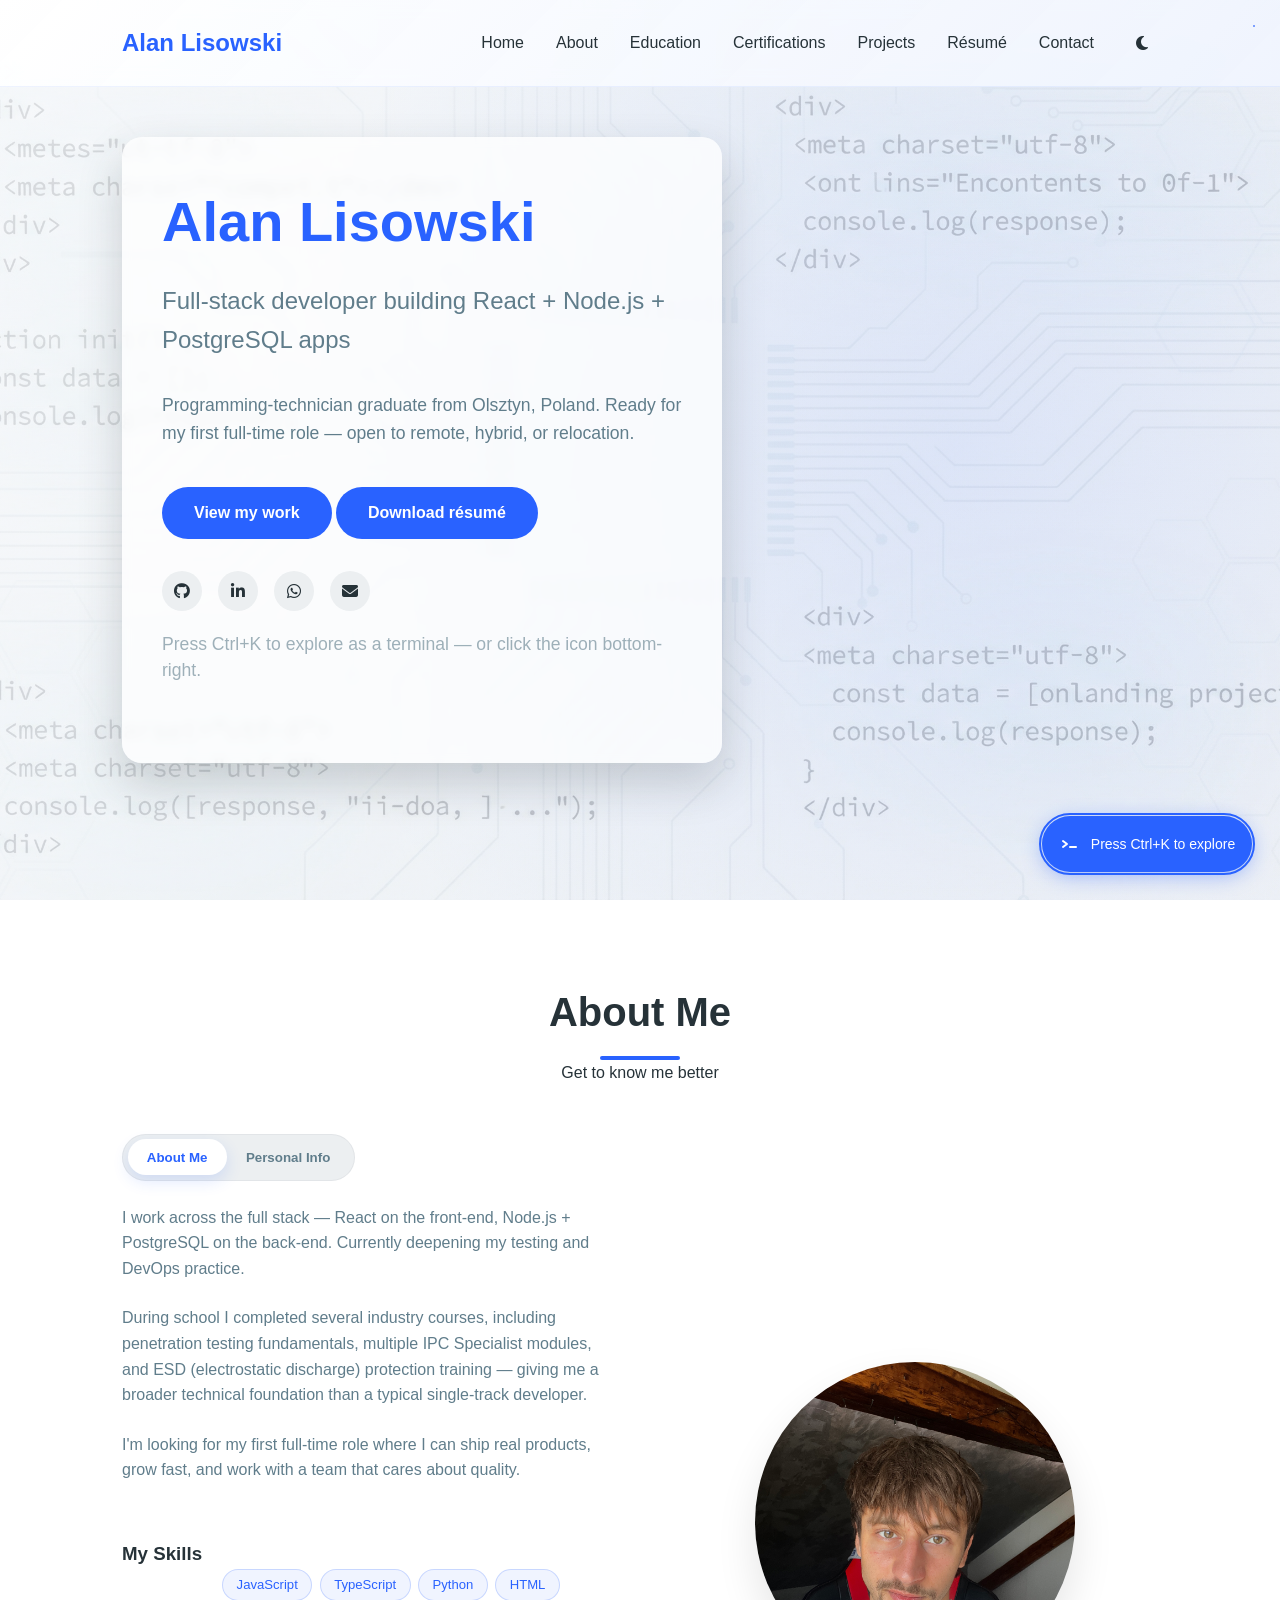
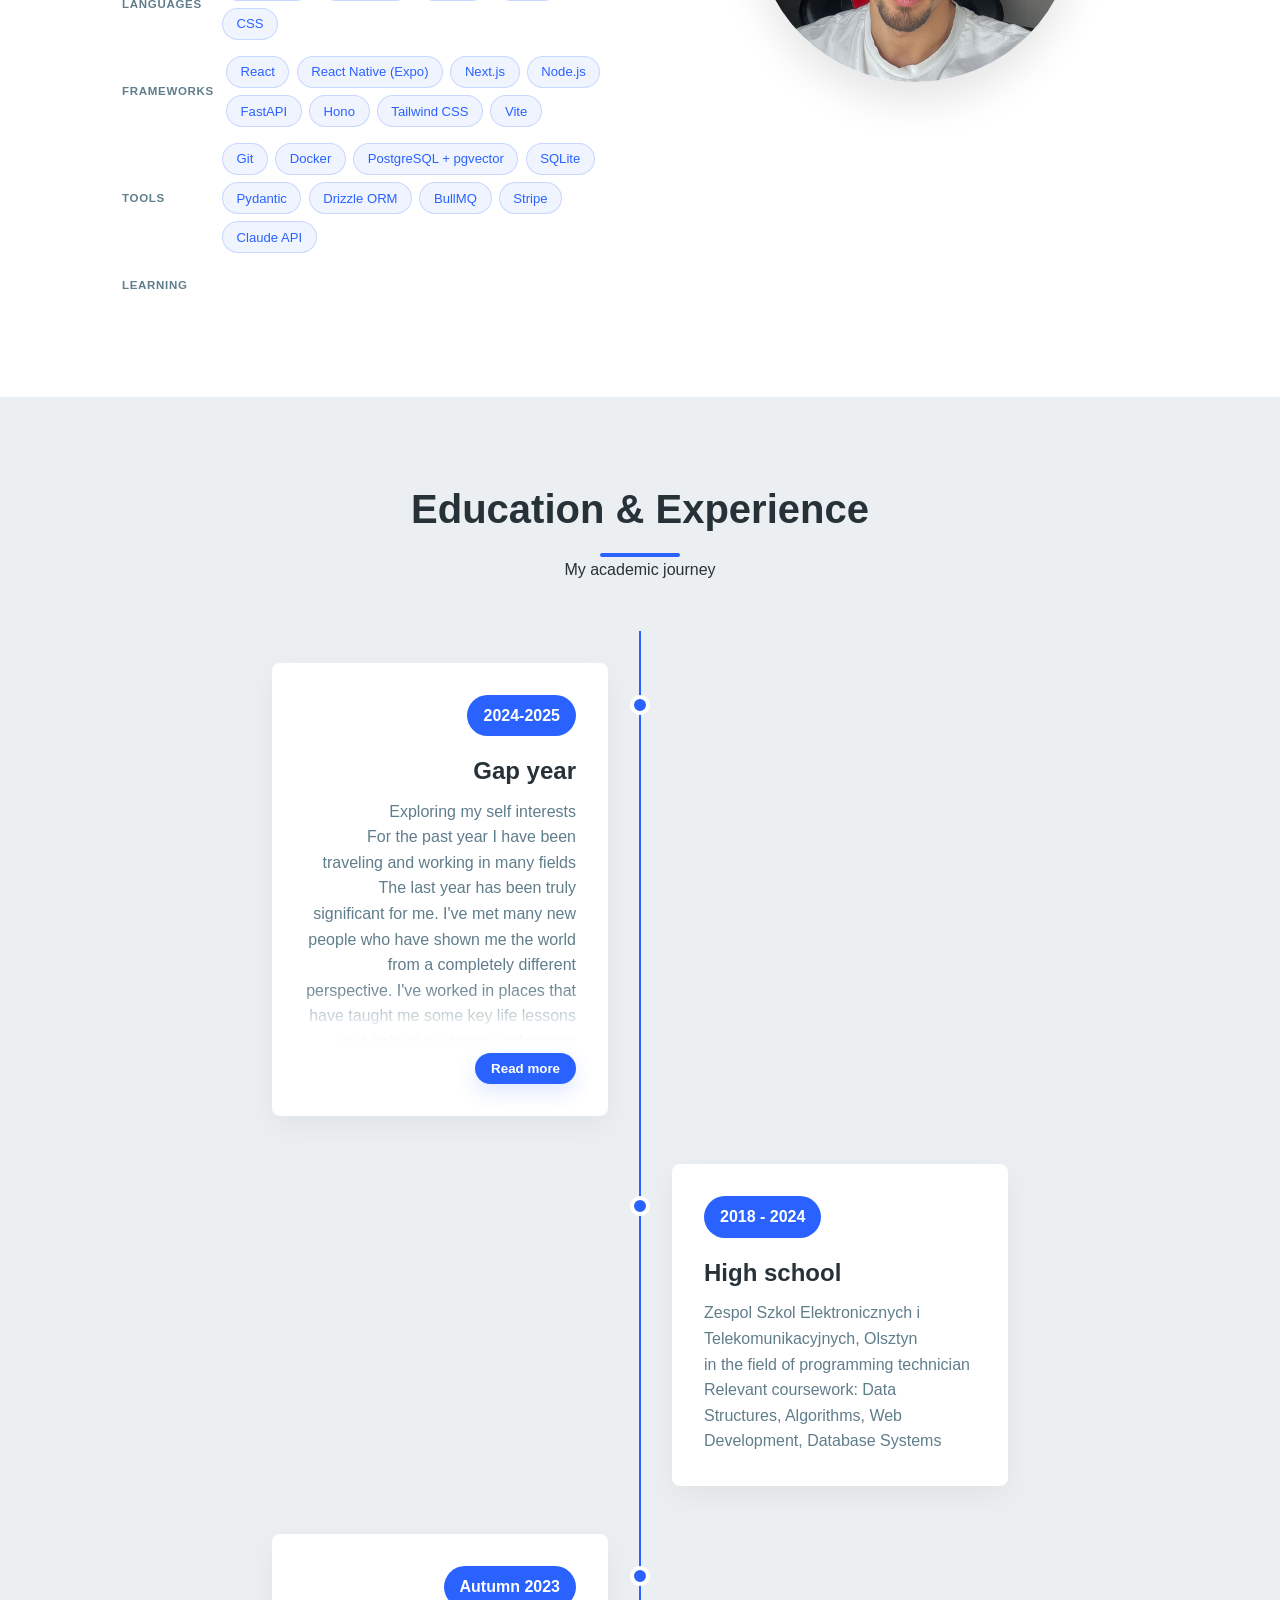
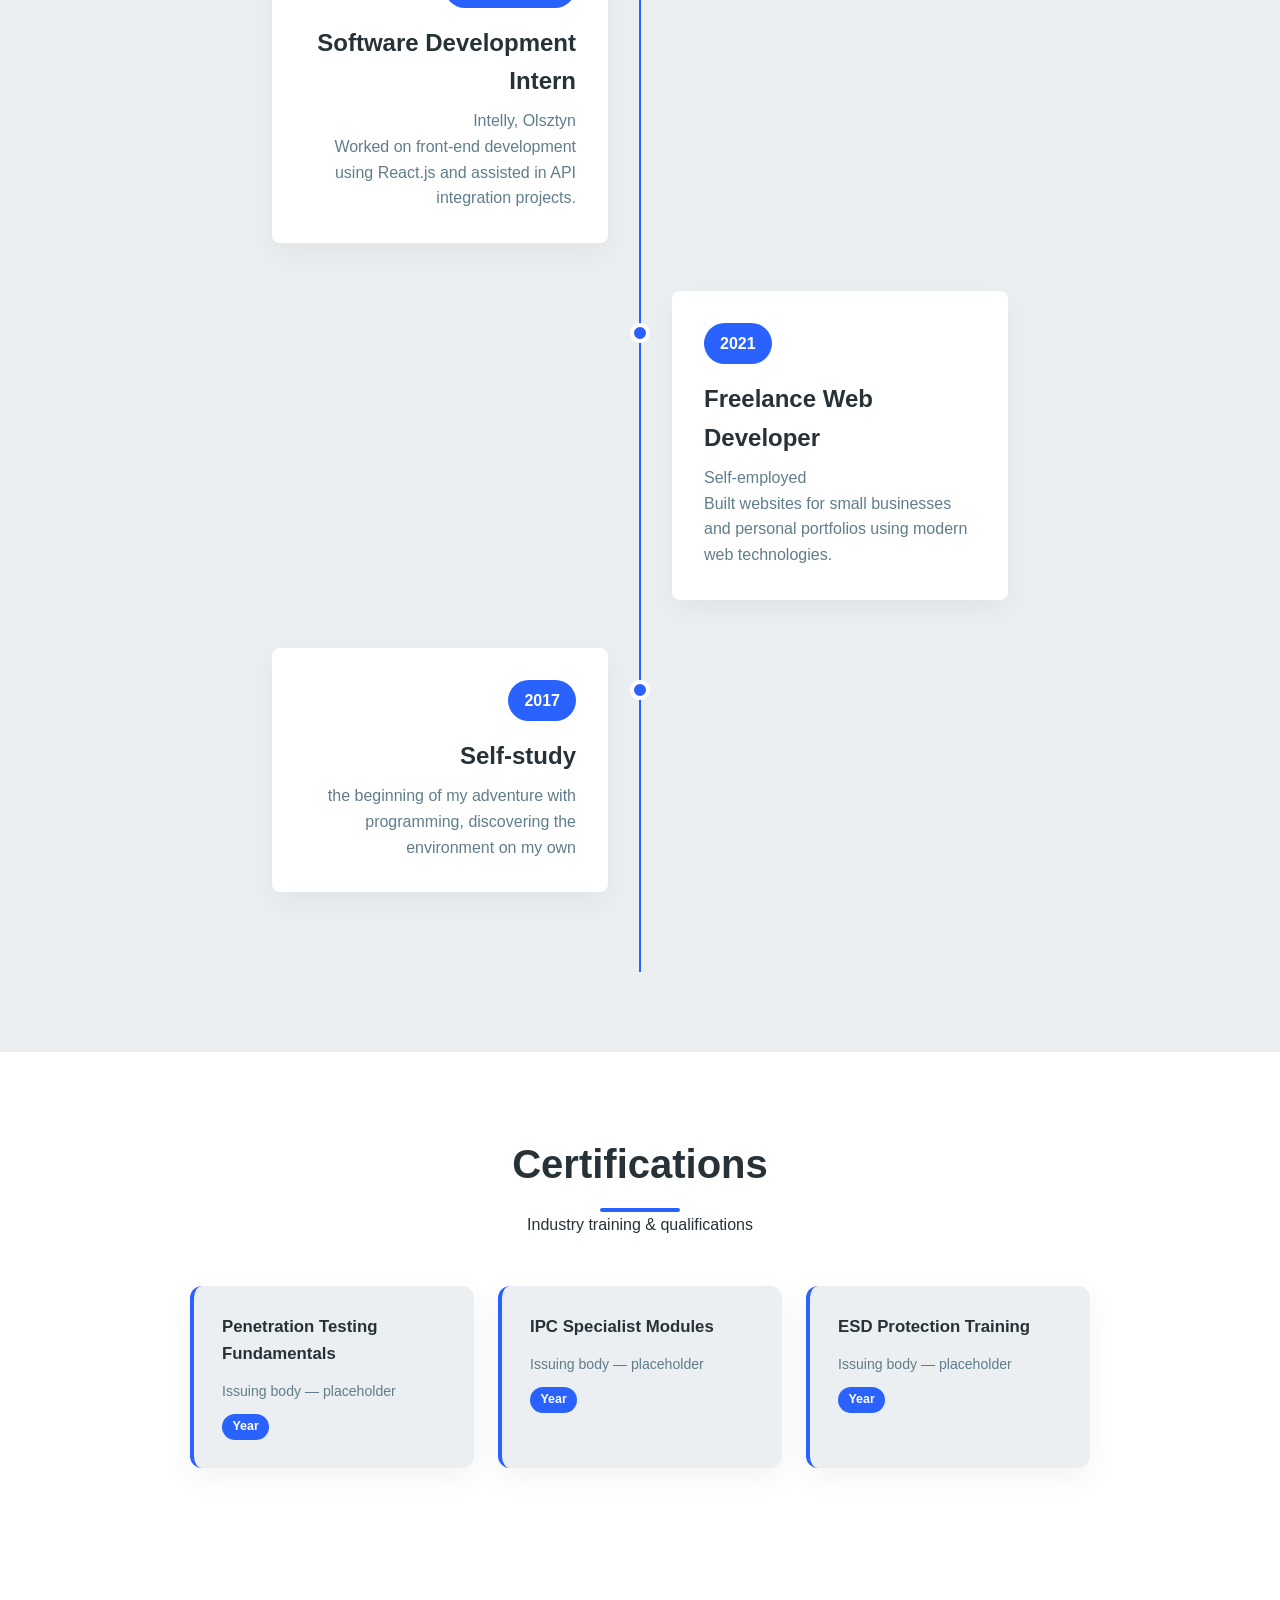
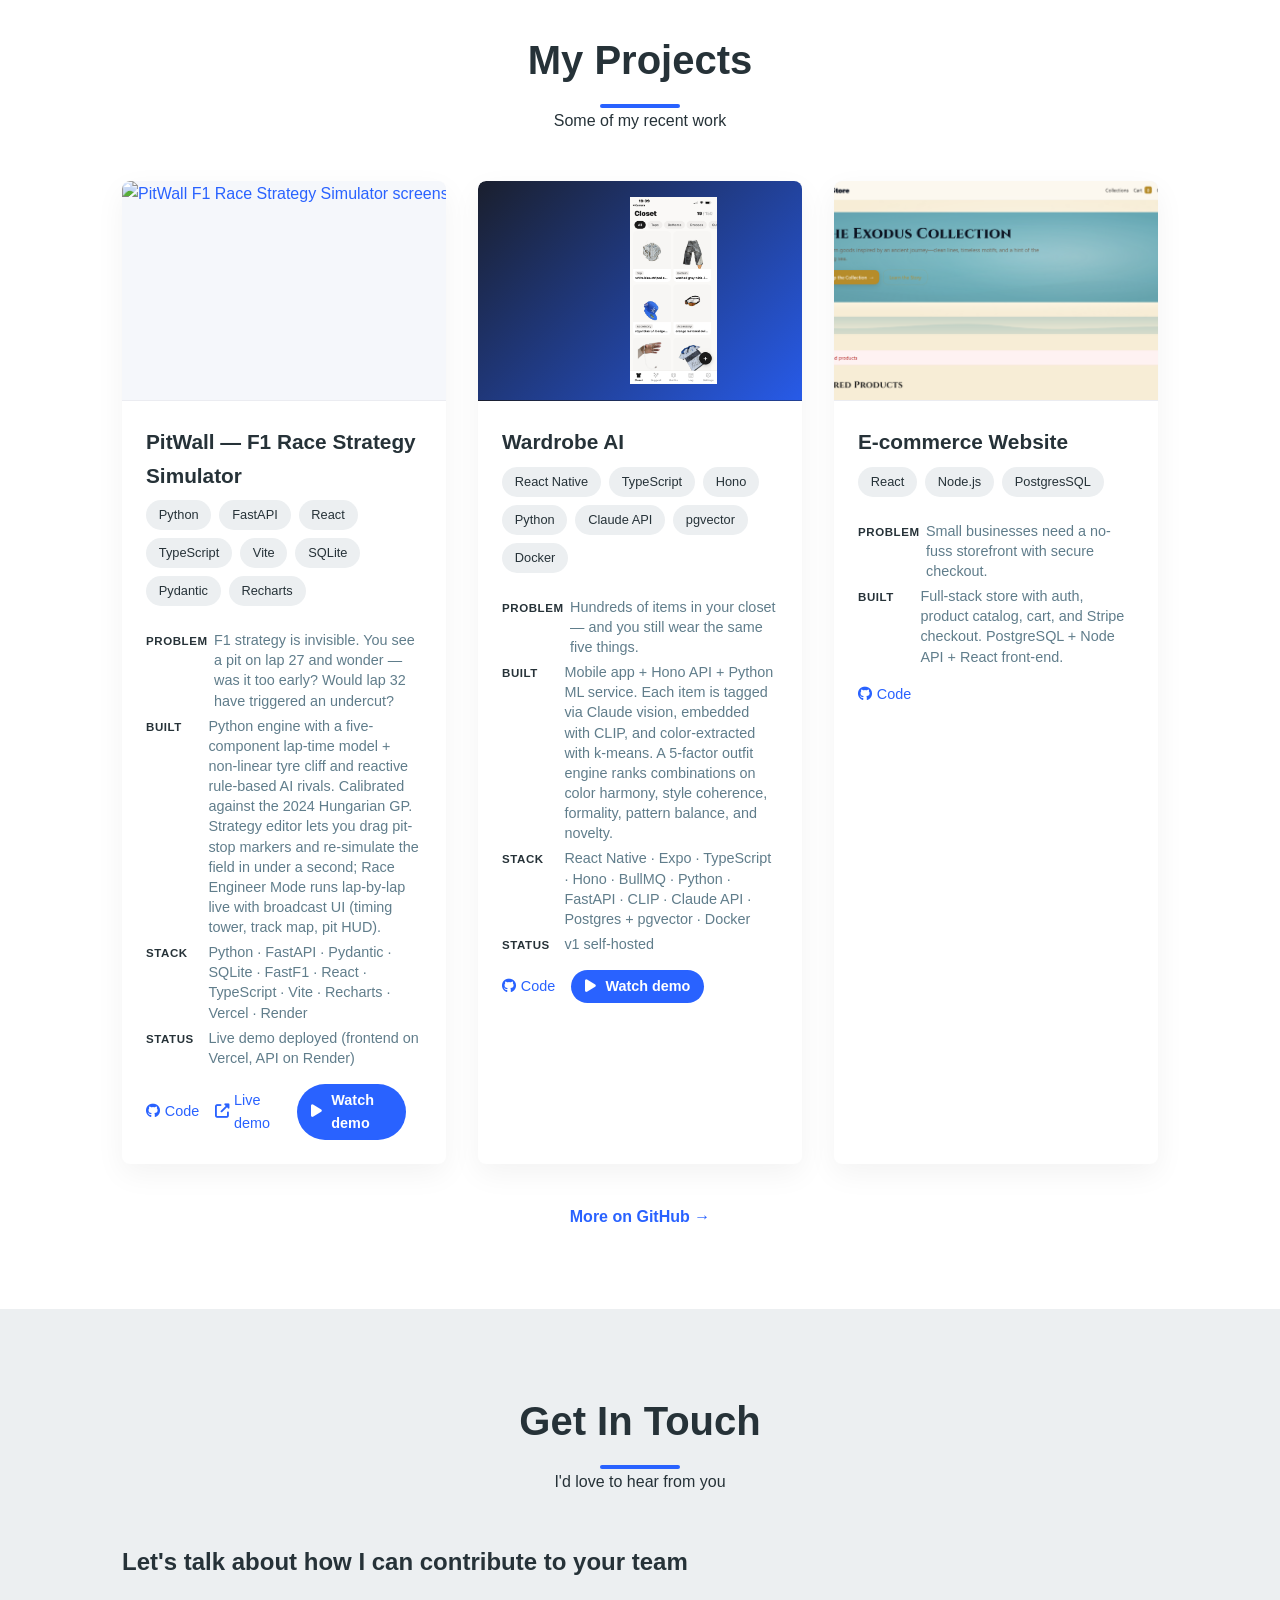
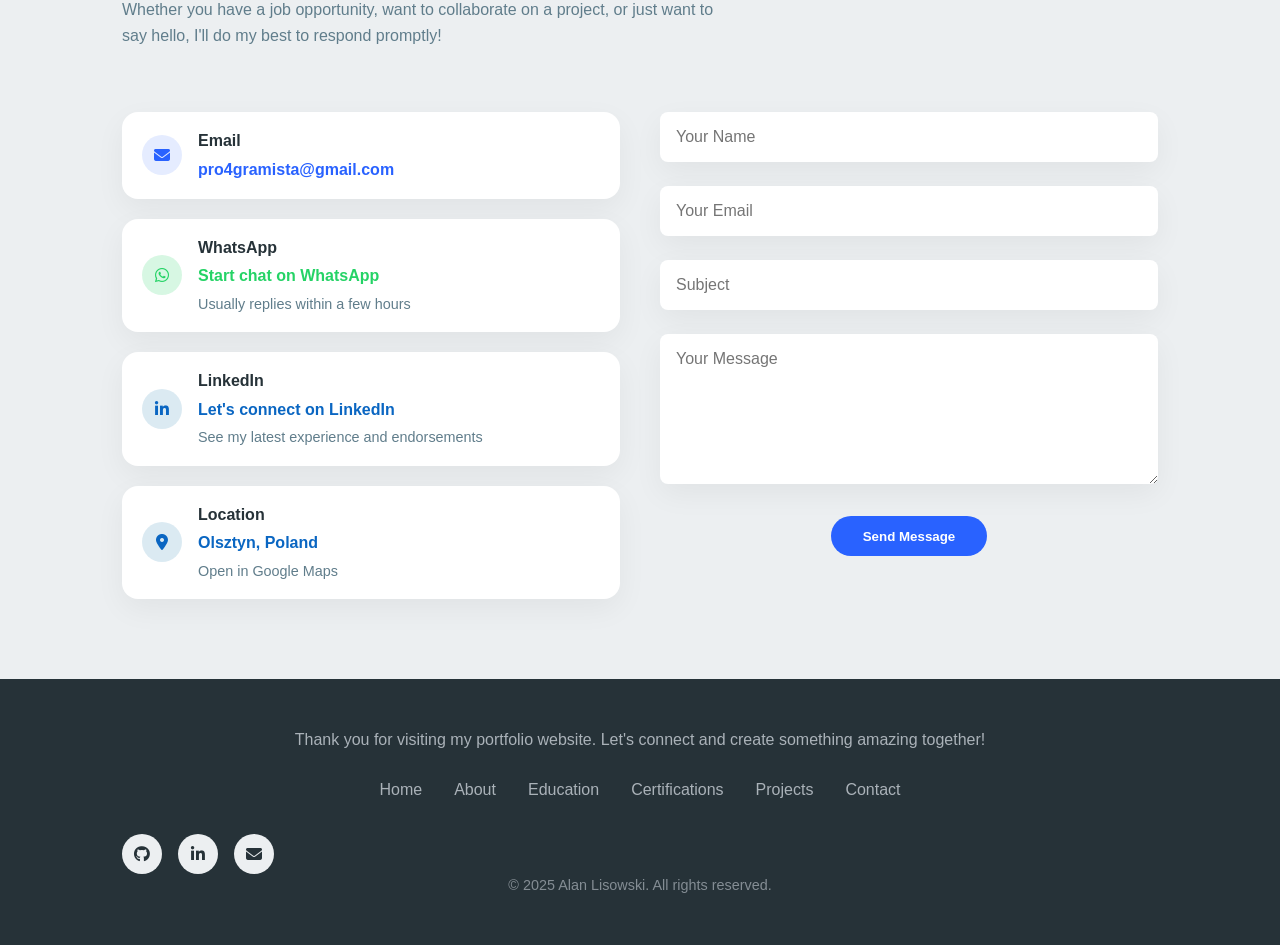
==== commit 15ccf317: "Project changes" ====
--- a/index.html
+++ b/index.html
@@ -4,21 +4,21 @@
     <meta charset="UTF-8">
     <meta name="viewport" content="width=device-width, initial-scale=1.0">
     <title>Alan Lisowski — Full-stack Developer Portfolio</title>
-    <meta name="description" content="React, Node.js, and PostgreSQL developer from Poland. Portfolio, projects, and résumé.">
+    <meta name="description" content="React, Node.js, Python, and PostgreSQL developer from Poland. Portfolio, projects, and résumé.">
     <meta name="keywords" content="react, typescript, front-end, portfolio, junior developer, poland">
     <link rel="canonical" href="https://cv-beryl-nine-32.vercel.app/">
 
     <!-- Open Graph -->
     <meta property="og:type" content="website">
     <meta property="og:title" content="Alan Lisowski — Full-stack Developer Portfolio">
-    <meta property="og:description" content="React, Node.js, and PostgreSQL developer from Poland. Portfolio, projects, and résumé.">
+    <meta property="og:description" content="React, Node.js, Python, and PostgreSQL developer from Poland. Portfolio, projects, and résumé.">
     <meta property="og:image" content="https://cv-beryl-nine-32.vercel.app/og-image.png">
     <meta property="og:url" content="https://cv-beryl-nine-32.vercel.app/">
 
     <!-- Twitter Card -->
     <meta name="twitter:card" content="summary_large_image">
     <meta name="twitter:title" content="Alan Lisowski — Full-stack Developer Portfolio">
-    <meta name="twitter:description" content="React, Node.js, and PostgreSQL developer from Poland. Portfolio, projects, and résumé.">
+    <meta name="twitter:description" content="React, Node.js, Python, and PostgreSQL developer from Poland. Portfolio, projects, and résumé.">
     <meta name="twitter:image" content="https://cv-beryl-nine-32.vercel.app/og-image.png">
 
     <!-- Favicons -->
@@ -141,8 +141,10 @@
                                 <span class="skill-tag">React Native (Expo)</span>
                                 <span class="skill-tag">Next.js</span>
                                 <span class="skill-tag">Node.js</span>
+                                <span class="skill-tag">FastAPI</span>
                                 <span class="skill-tag">Hono</span>
                                 <span class="skill-tag">Tailwind CSS</span>
+                                <span class="skill-tag">Vite</span>
                             </div>
                         </div>
                         <div class="skill-group">
@@ -151,6 +153,8 @@
                                 <span class="skill-tag">Git</span>
                                 <span class="skill-tag">Docker</span>
                                 <span class="skill-tag">PostgreSQL + pgvector</span>
+                                <span class="skill-tag">SQLite</span>
+                                <span class="skill-tag">Pydantic</span>
                                 <span class="skill-tag">Drizzle ORM</span>
                                 <span class="skill-tag">BullMQ</span>
                                 <span class="skill-tag">Stripe</span>
@@ -160,7 +164,7 @@
                         <div class="skill-group">
                             <span class="skill-group-label">Learning</span>
                             <div class="skill-tags reveal-stagger">
-                                <span class="skill-tag learning">Testing (Vitest)</span>
+                                <span class="skill-tag learning">Testing (Vitest, pytest)</span>
                                 <span class="skill-tag learning">CI/CD</span>
                                 <span class="skill-tag learning">Observability</span>
                             </div>
@@ -281,6 +285,47 @@
             </div>
             
             <div class="projects-grid reveal-stagger">
+                <div class="project-card">
+                    <div class="project-image">
+                        <a href="https://pitwall-mu-five.vercel.app/" target="_blank" rel="noopener">
+                            <picture>
+                                <!-- TODO: drop pitwall.png screenshot in project root (suggested: the Race Engineer Mode screen — timing tower + track map; or the strategy editor with stint timeline) -->
+                                <img src="pitwall.png" alt="PitWall F1 Race Strategy Simulator screenshot" loading="lazy" decoding="async" width="1910" height="913">
+                            </picture>
+                        </a>
+                    </div>
+                    <div class="project-content">
+                        <h3 class="project-title">PitWall — F1 Race Strategy Simulator</h3>
+                        <div class="project-tech">
+                            <span class="tech-tag">Python</span>
+                            <span class="tech-tag">FastAPI</span>
+                            <span class="tech-tag">React</span>
+                            <span class="tech-tag">TypeScript</span>
+                            <span class="tech-tag">Vite</span>
+                            <span class="tech-tag">SQLite</span>
+                            <span class="tech-tag">Pydantic</span>
+                            <span class="tech-tag">Recharts</span>
+                        </div>
+                        <dl class="project-desc">
+                            <div><dt>Problem</dt><dd>F1 strategy is invisible. You see a pit on lap 27 and wonder — was it too early? Would lap 32 have triggered an undercut?</dd></div>
+                            <div><dt>Built</dt><dd>Python engine with a five-component lap-time model + non-linear tyre cliff and reactive rule-based AI rivals. Calibrated against the 2024 Hungarian GP. Strategy editor lets you drag pit-stop markers and re-simulate the field in under a second; Race Engineer Mode runs lap-by-lap live with broadcast UI (timing tower, track map, pit HUD).</dd></div>
+                            <div><dt>Stack</dt><dd>Python · FastAPI · Pydantic · SQLite · FastF1 · React · TypeScript · Vite · Recharts · Vercel · Render</dd></div>
+                            <div><dt>Status</dt><dd>Live demo deployed (frontend on Vercel, API on Render)</dd></div>
+                        </dl>
+                        <div class="project-links">
+                            <a href="https://github.com/alanlisowski/pitwall" target="_blank" rel="noopener">
+                                <i class="fab fa-github"></i> Code
+                            </a>
+                            <a href="https://pitwall-mu-five.vercel.app/" target="_blank" rel="noopener">
+                                <i class="fas fa-external-link-alt"></i> Live demo
+                            </a>
+                            <a href="https://www.youtube.com/watch?v=jHMH_78jw44" target="_blank" rel="noopener" class="btn-demo">
+                                <i class="fas fa-play"></i> Watch demo
+                            </a>
+                        </div>
+                    </div>
+                </div>
+
                 <div class="project-card project-card--mobile">
                     <div class="project-image">
                         <a href="#" target="_blank" rel="noopener">
@@ -348,34 +393,6 @@
                     </div>
                 </div>
 
-                <div class="project-card">
-                    <div class="project-image">
-                        <a href="#" target="_blank" rel="noopener"><!-- TODO: Vercel demo URL -->
-                            <picture>
-                                <source srcset="task.webp 1x, task.webp 2x" type="image/webp">
-                                <img src="task.webp" alt="Task Management App screenshot" loading="lazy" decoding="async" width="1918" height="916">
-                            </picture>
-                        </a>
-                    </div>
-                    <div class="project-content">
-                        <h3 class="project-title">Task Management App</h3>
-                        <div class="project-tech">
-                            <span class="tech-tag">React</span>
-                            <span class="tech-tag">Tailwind</span>
-                            <span class="tech-tag">Vite</span>
-                        </div>
-                        <dl class="project-desc">
-                            <div><dt>Problem</dt><dd>To-do apps either hide complexity or drown you in it.</dd></div>
-                            <div><dt>Built</dt><dd>Drag-and-drop kanban board with optimistic updates and local persistence. React + Tailwind + Vite.</dd></div>
-                        </dl>
-                        <div class="project-links">
-                            <a href="https://github.com/alanlisowski/Task-manager" target="_blank" rel="noopener">
-                                <i class="fab fa-github"></i> Code
-                            </a>
-                            <!-- TODO: replace with "Watch demo" button once screen recording is uploaded -->
-                        </div>
-                    </div>
-                </div>
 
             </div>
 
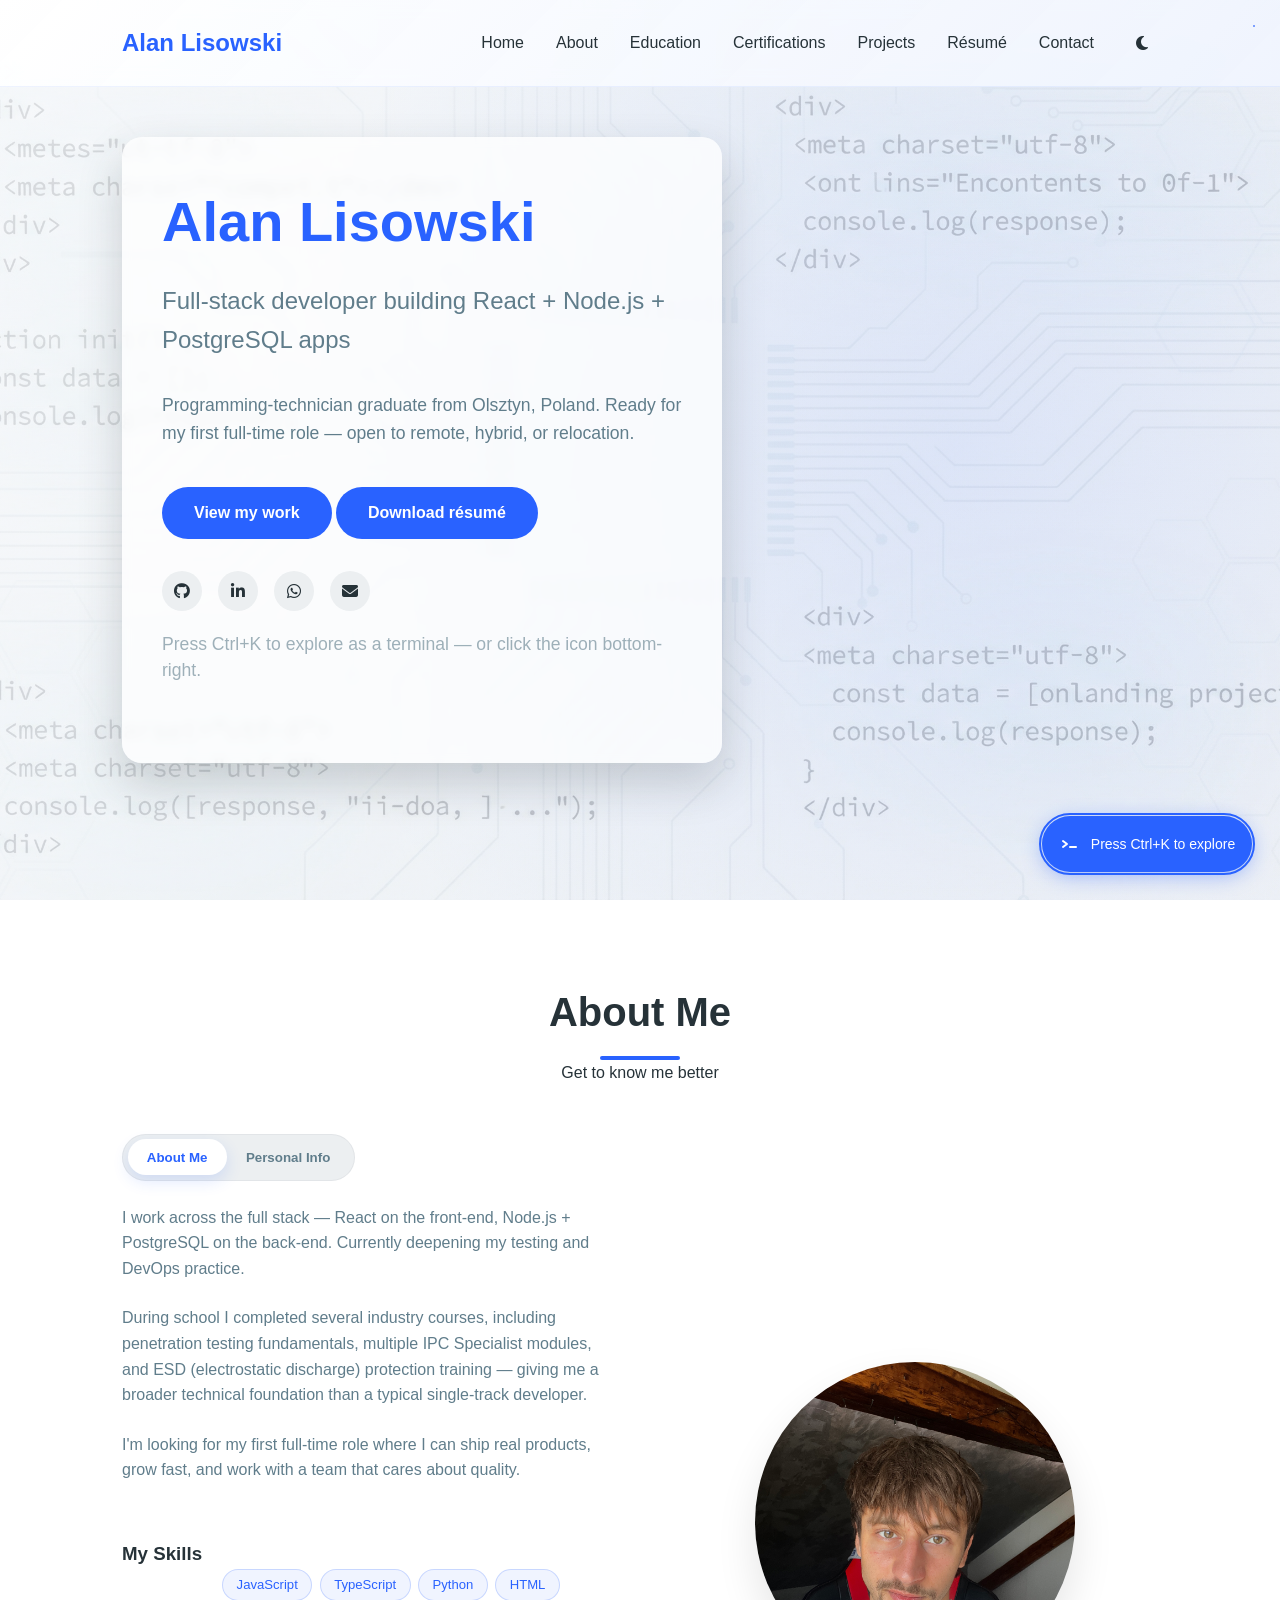
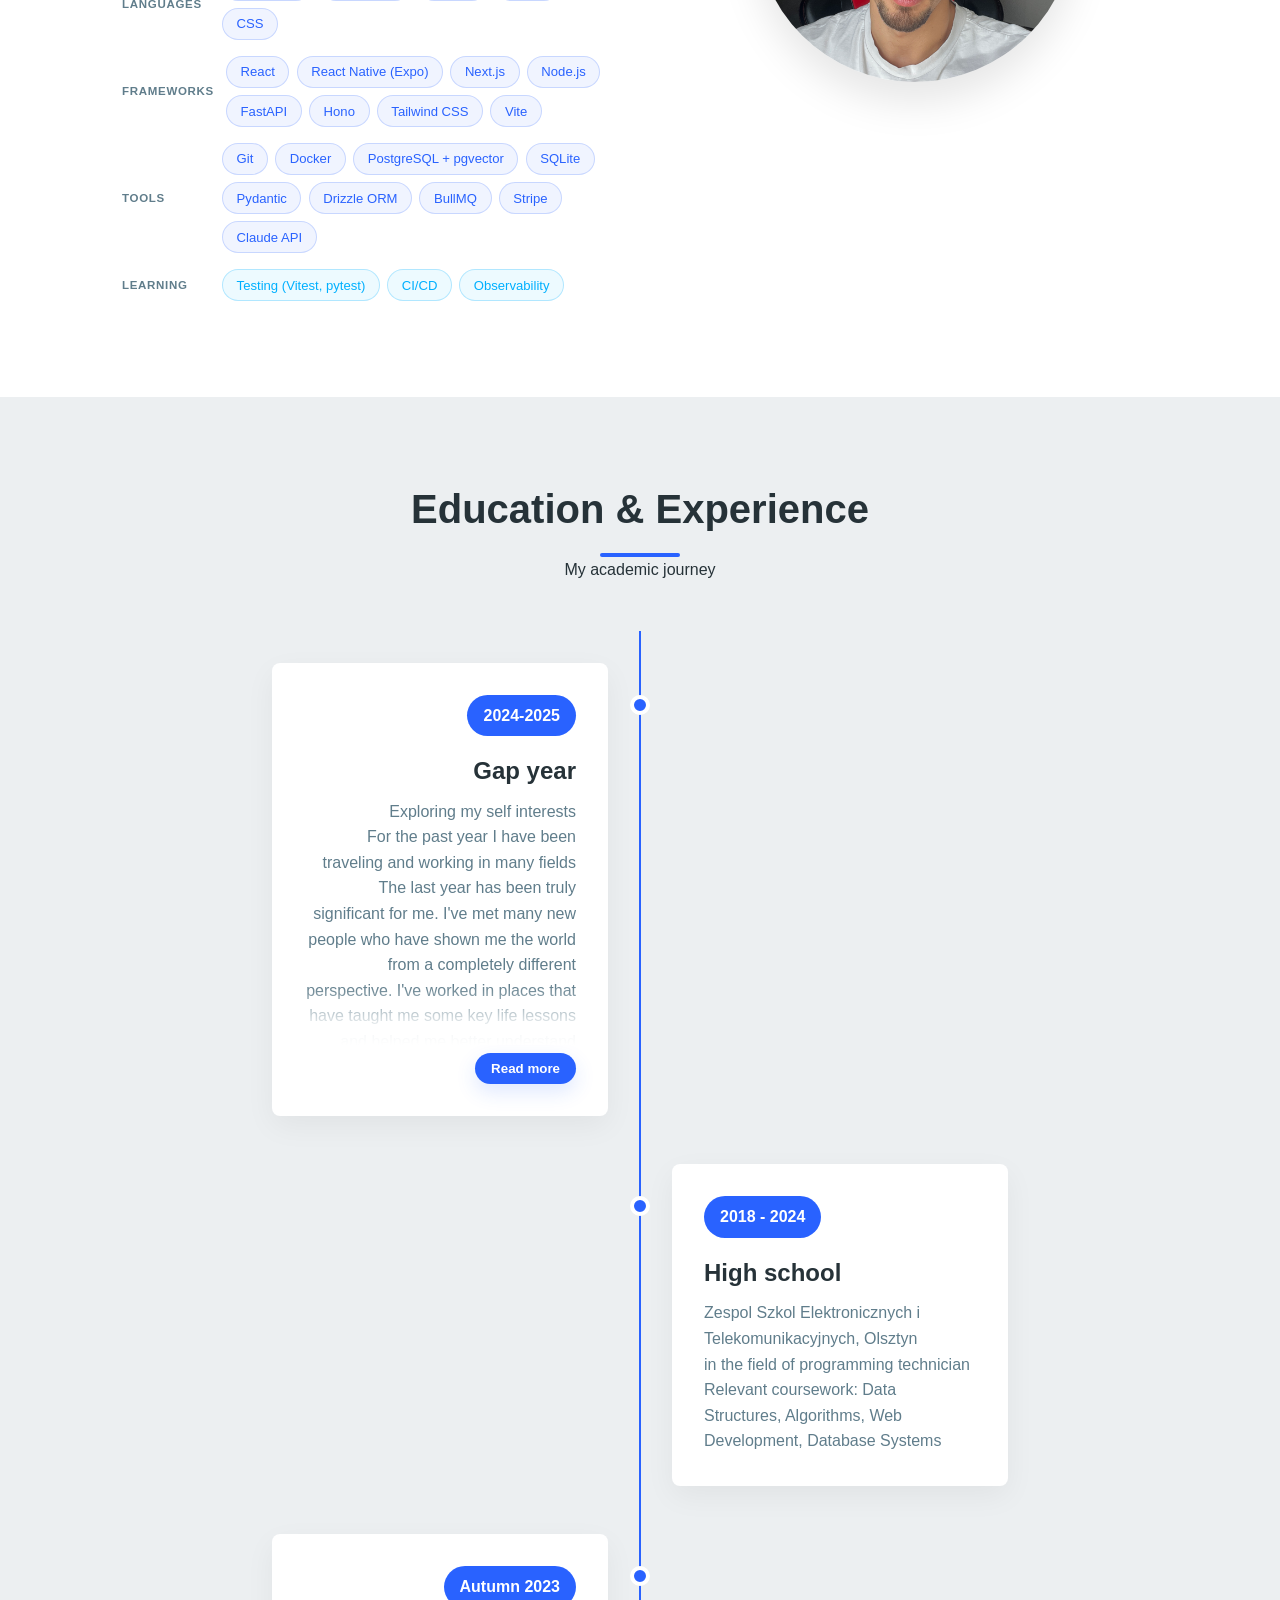
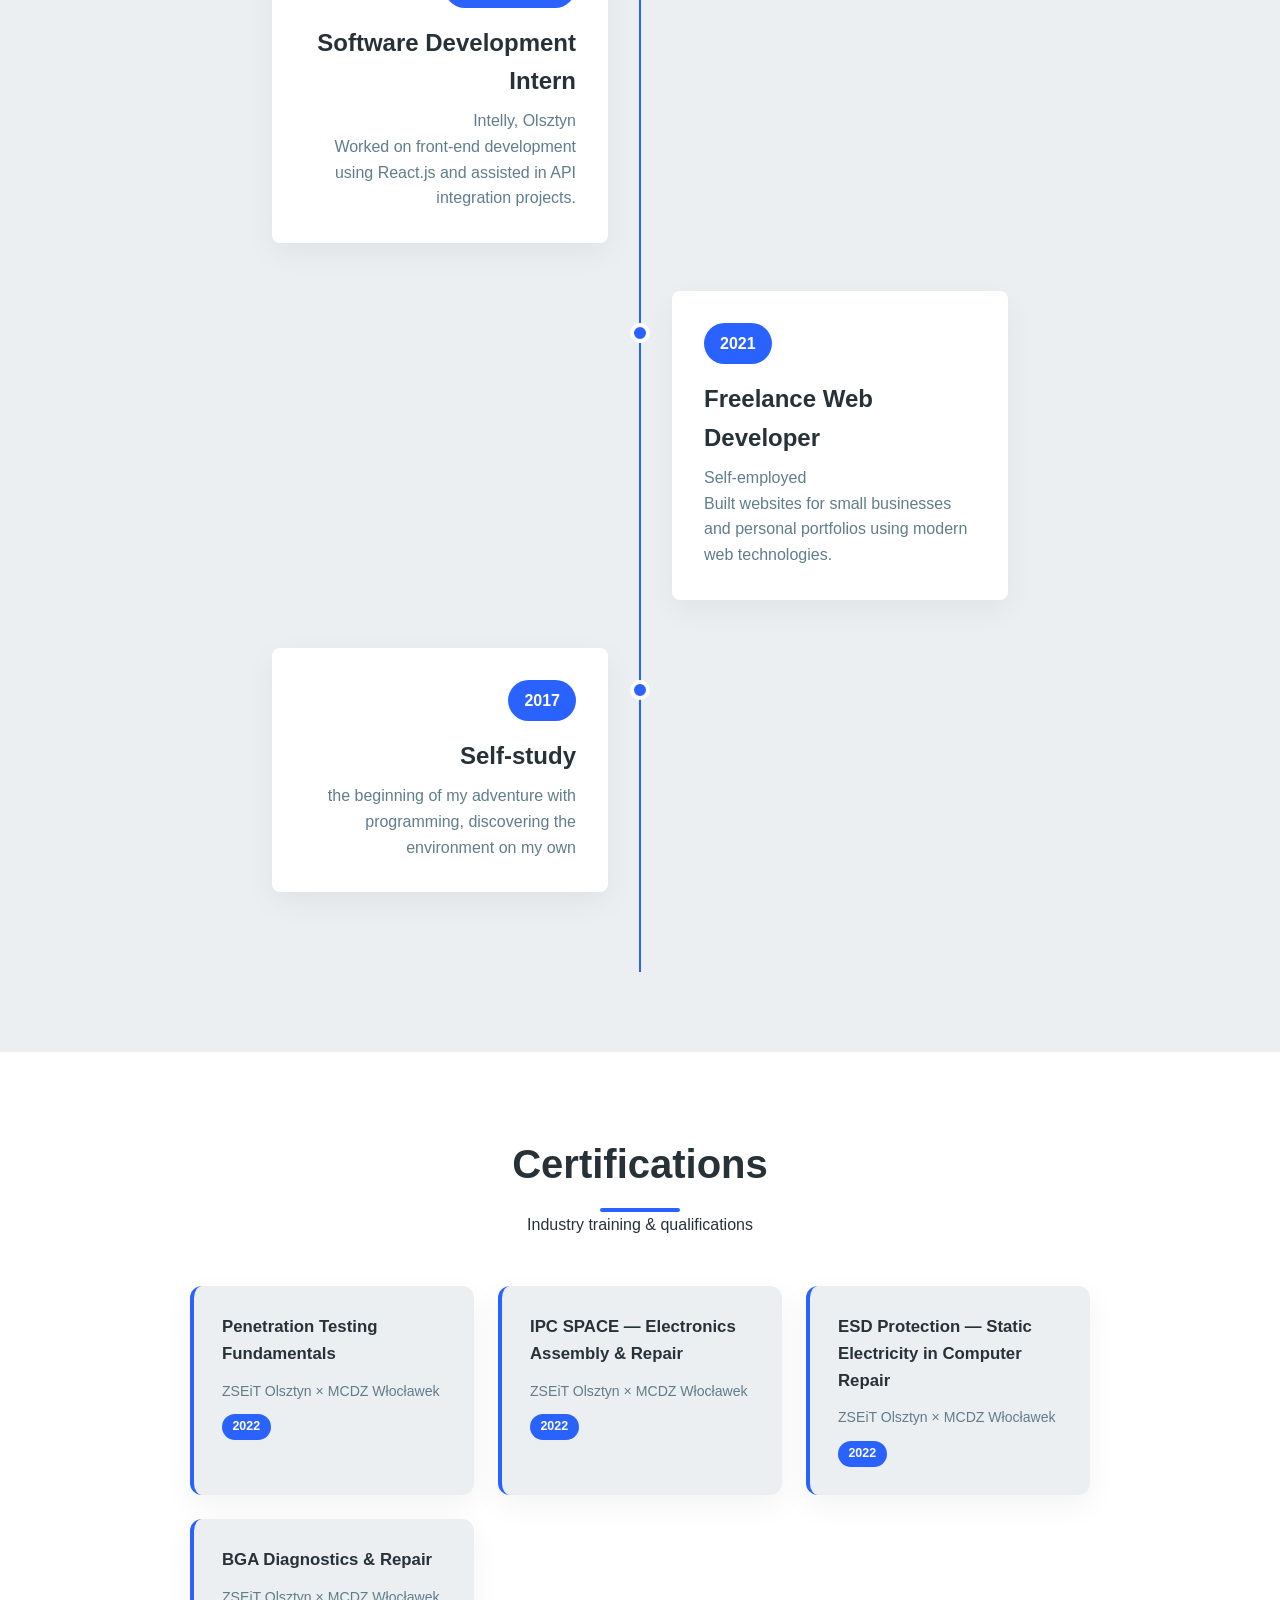
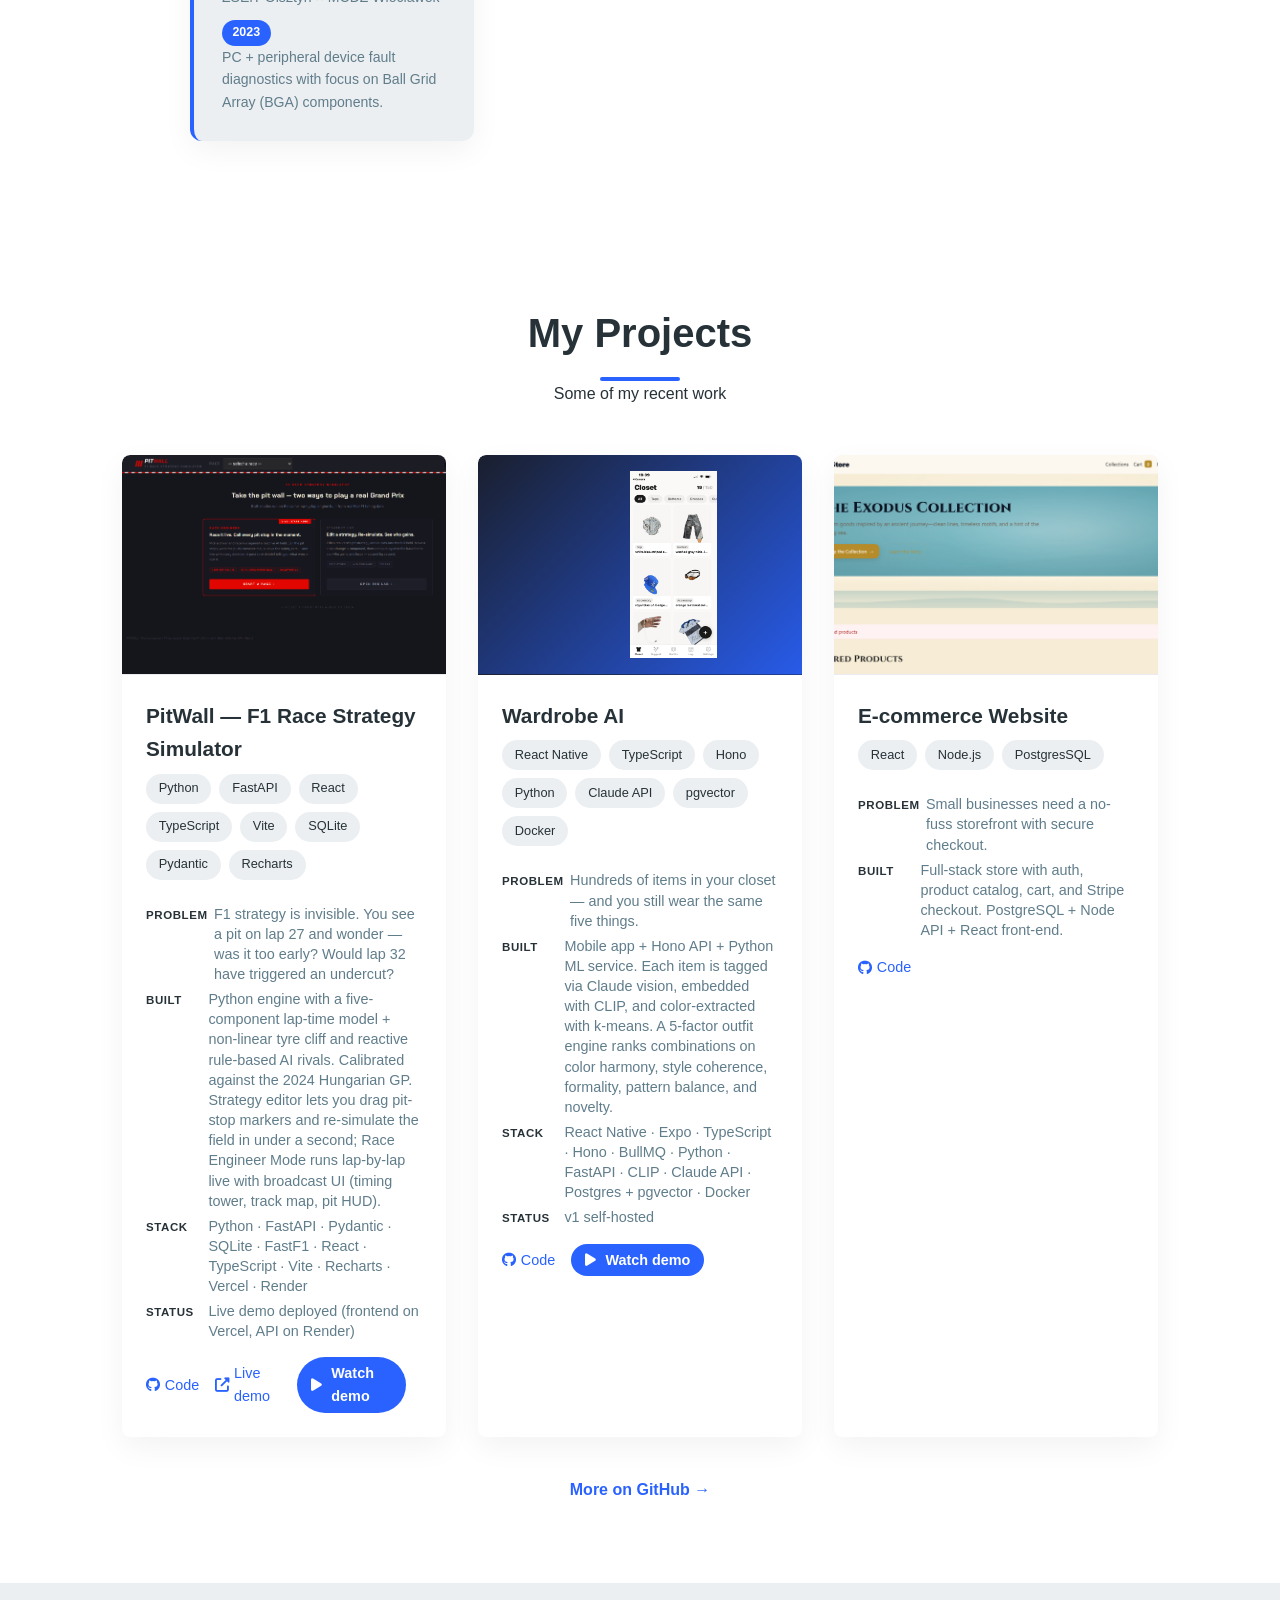
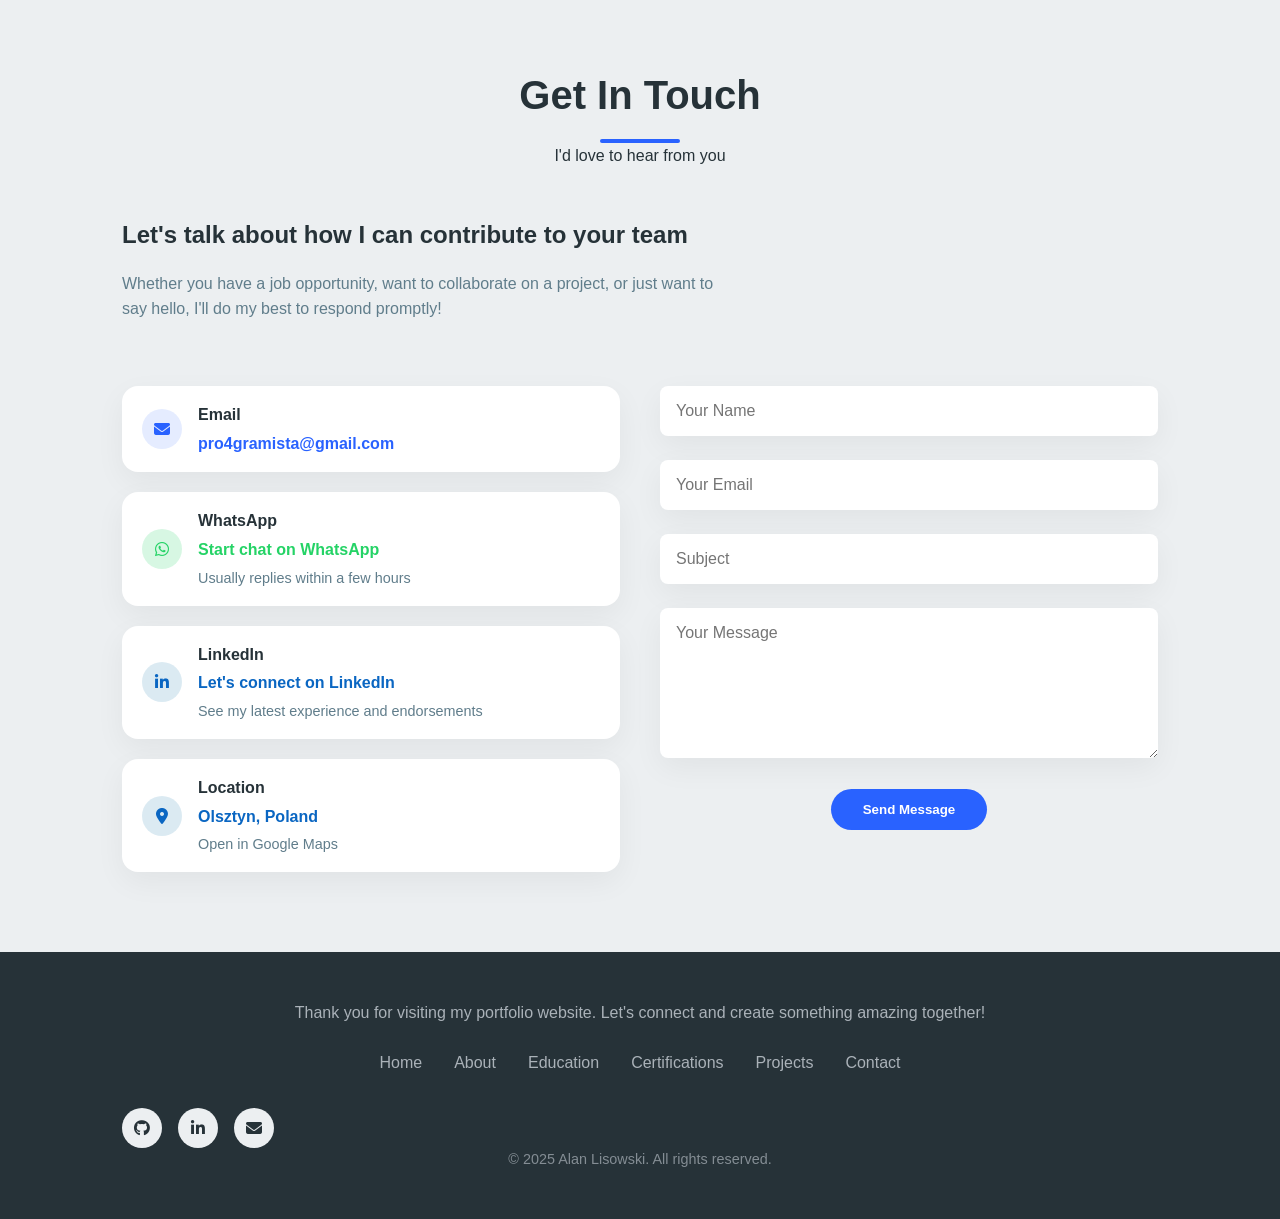
==== commit d17bbb1c: "Certifications update" ====
--- a/index.html
+++ b/index.html
@@ -255,23 +255,31 @@
                 <div class="cert-card">
                     <h3>Penetration Testing Fundamentals</h3>
                     <div class="cert-meta">
-                        <span class="cert-issuer">Issuing body — placeholder</span>
-                        <span class="cert-year">Year</span>
+                        <span class="cert-issuer">ZSEiT Olsztyn × MCDZ Włocławek</span>
+                        <span class="cert-year">2022</span>
                     </div>
                 </div>
                 <div class="cert-card">
-                    <h3>IPC Specialist Modules</h3>
+                    <h3>IPC SPACE — Electronics Assembly &amp; Repair</h3>
                     <div class="cert-meta">
-                        <span class="cert-issuer">Issuing body — placeholder</span>
-                        <span class="cert-year">Year</span>
+                        <span class="cert-issuer">ZSEiT Olsztyn × MCDZ Włocławek</span>
+                        <span class="cert-year">2022</span>
                     </div>
                 </div>
                 <div class="cert-card">
-                    <h3>ESD Protection Training</h3>
+                    <h3>ESD Protection — Static Electricity in Computer Repair</h3>
                     <div class="cert-meta">
-                        <span class="cert-issuer">Issuing body — placeholder</span>
-                        <span class="cert-year">Year</span>
-                    </div>
+                        <span class="cert-issuer">ZSEiT Olsztyn × MCDZ Włocławek</span>
+                        <span class="cert-year">2022</span>
+                    </div>
+                </div>
+                <div class="cert-card">
+                    <h3>BGA Diagnostics &amp; Repair</h3>
+                    <div class="cert-meta">
+                        <span class="cert-issuer">ZSEiT Olsztyn × MCDZ Włocławek</span>
+                        <span class="cert-year">2023</span>
+                    </div>
+                    <p class="cert-issuer">PC + peripheral device fault diagnostics with focus on Ball Grid Array (BGA) components.</p>
                 </div>
             </div>
         </div>
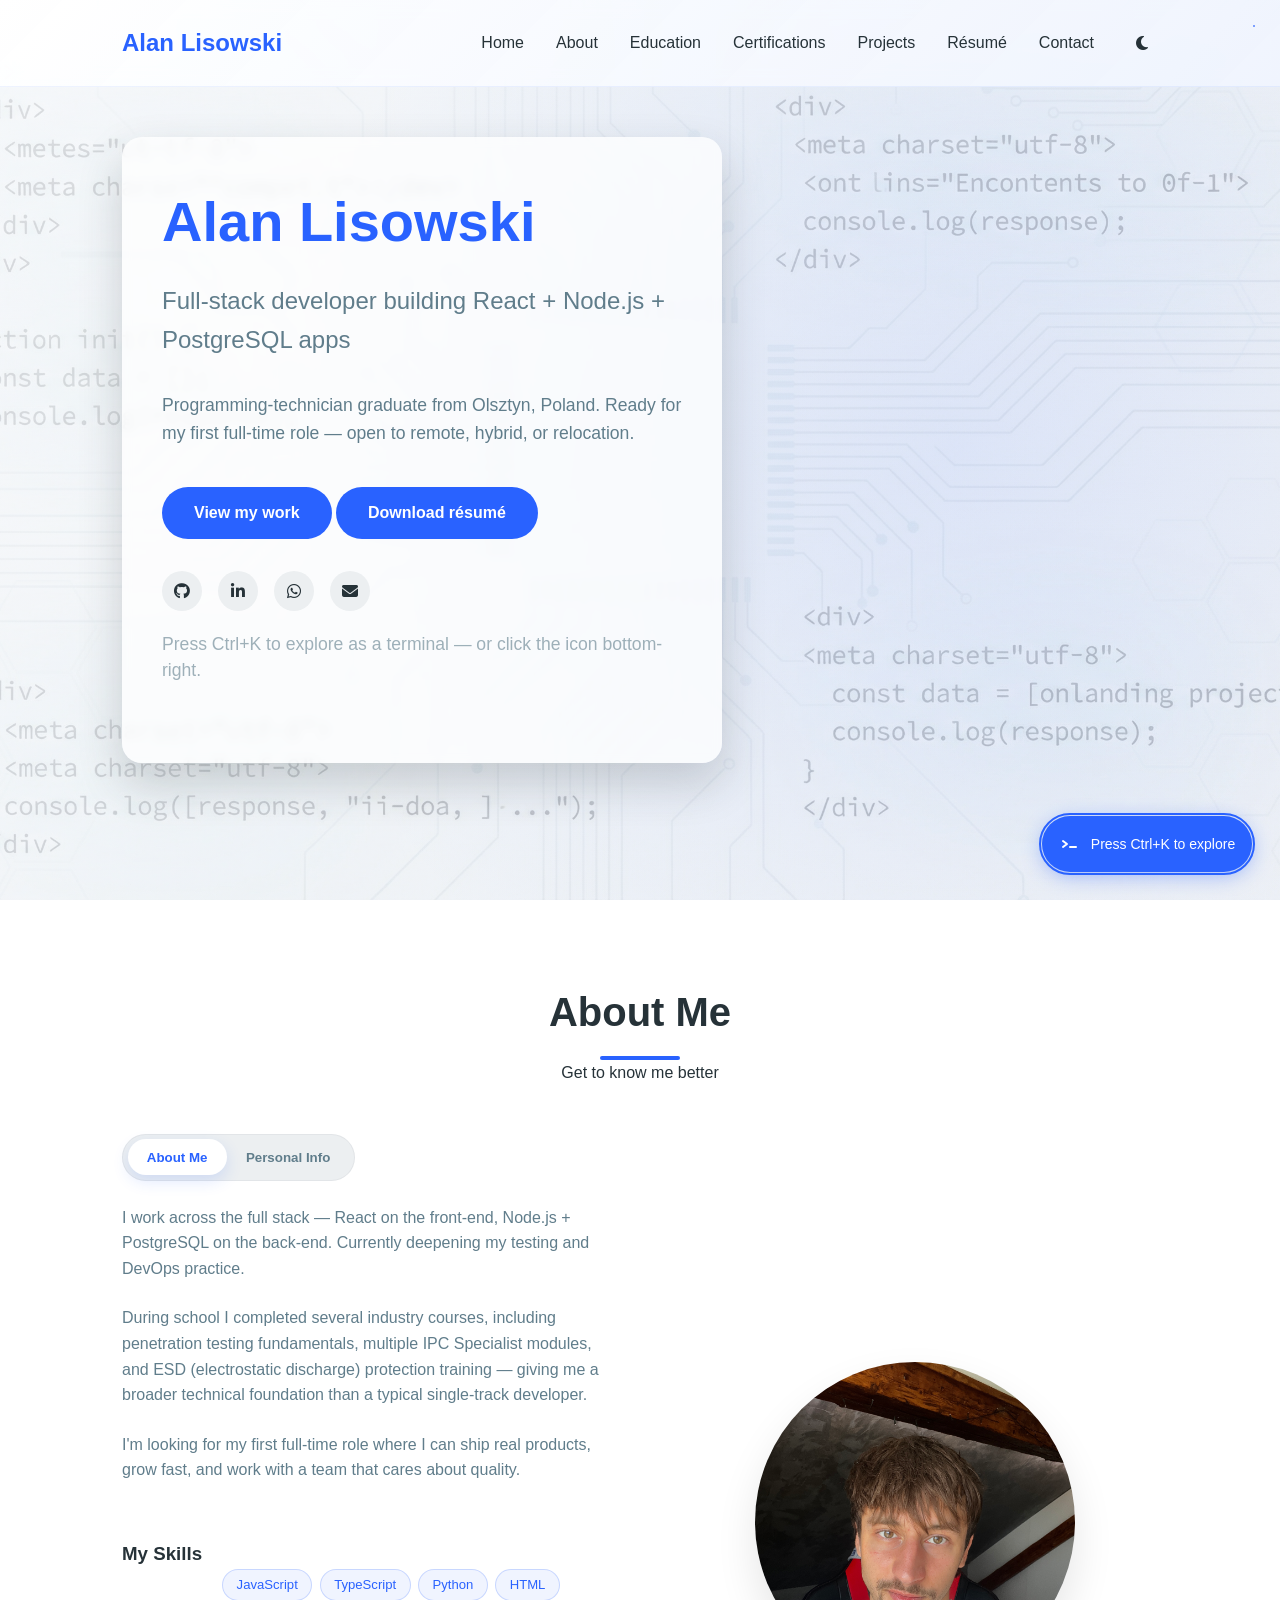
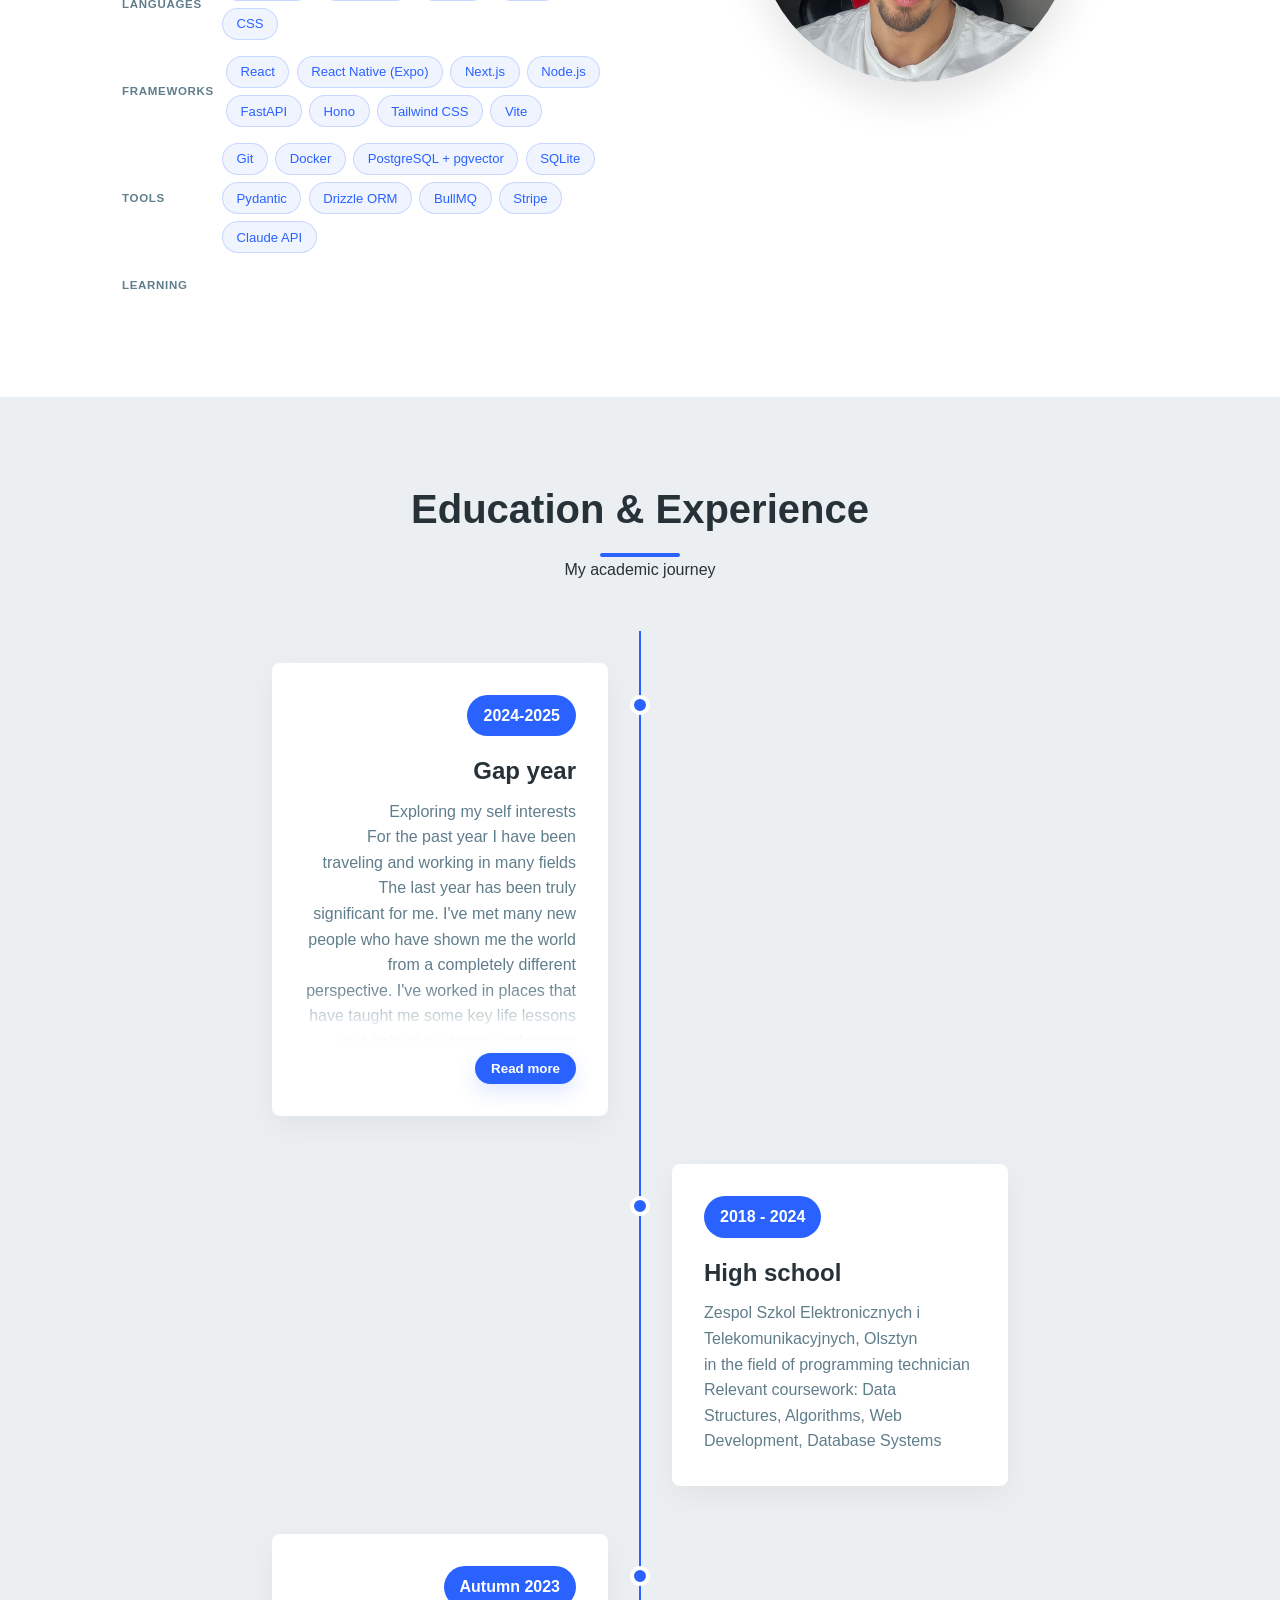
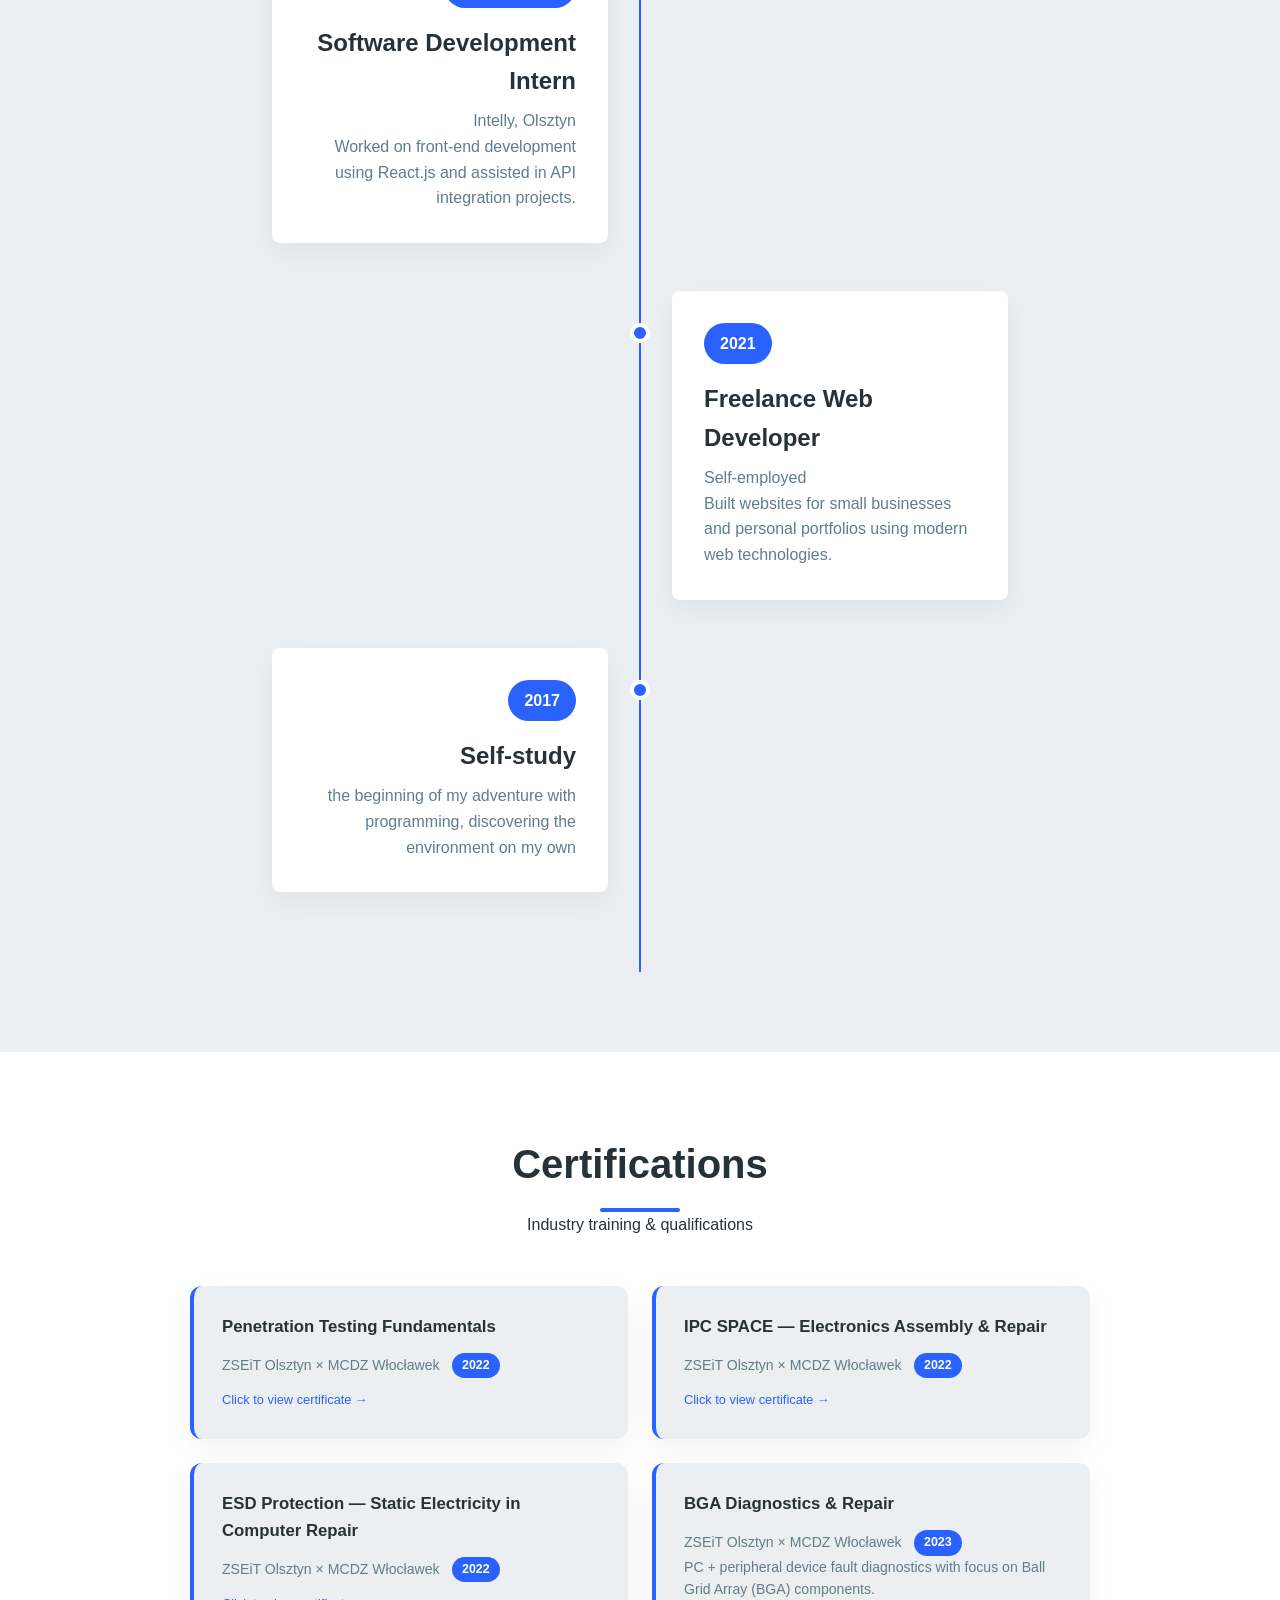
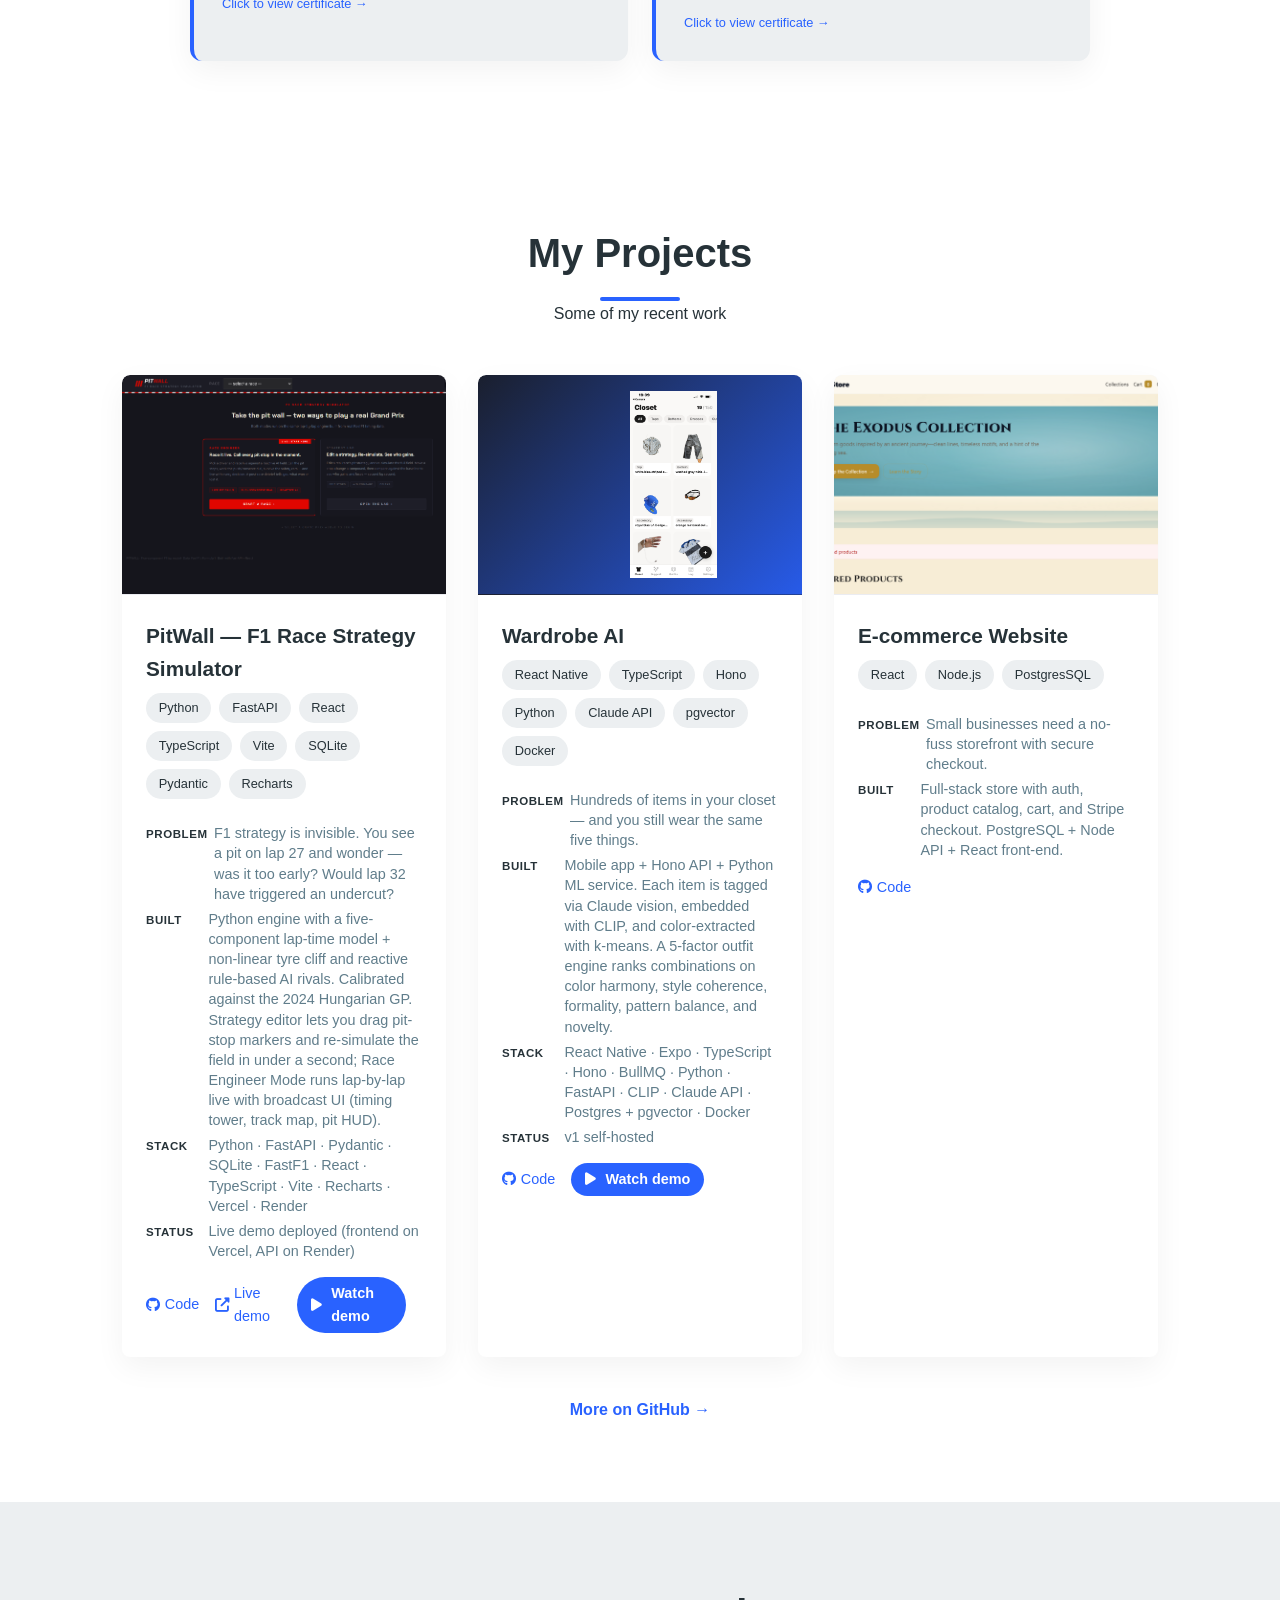
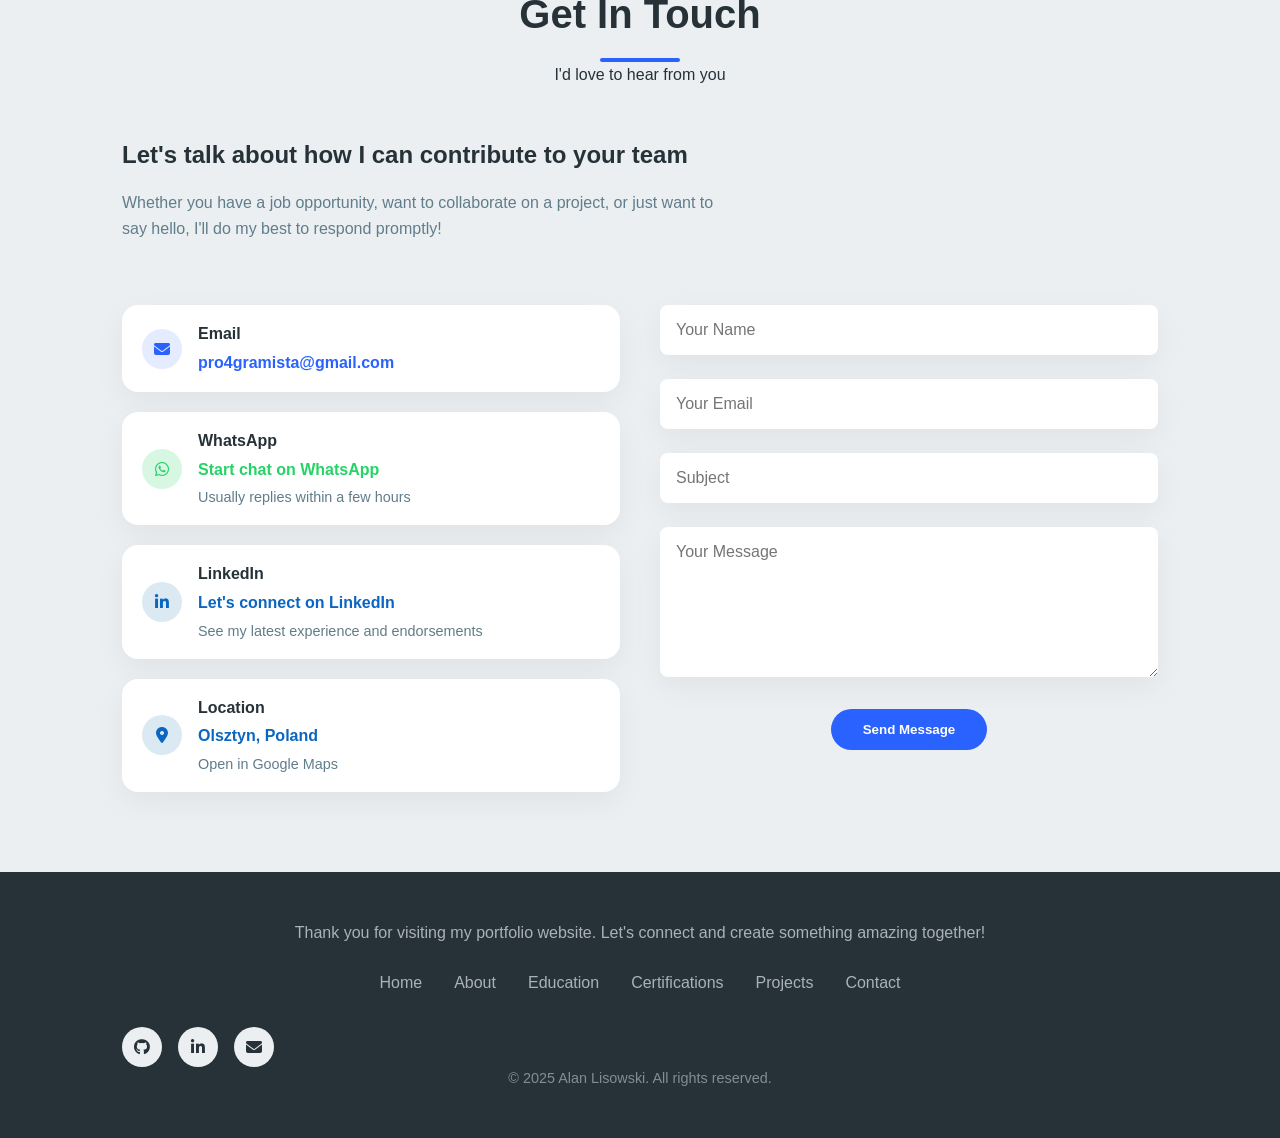
==== commit f3ff093f: "SEGREGACJA" ====
--- a/index.html
+++ b/index.html
@@ -173,7 +173,7 @@
                 </div>
                 
                 <div class="about-image">
-                    <img src="cigani.jpg" alt="Alan Lisowski profile photo" width="320" height="320">
+                    <img src="assets/portraits/cigani.jpg" alt="Alan Lisowski profile photo" width="320" height="320">
                 </div>
             </div>
         </div>
@@ -252,34 +252,54 @@
                 <p>Industry training &amp; qualifications</p>
             </div>
             <div class="cert-grid reveal-stagger">
-                <div class="cert-card">
+                <div class="cert-card"
+                     role="button" tabindex="0"
+                     aria-label="View certificate: Penetration Testing Fundamentals"
+                     data-cert-img="assets/certs/cert-pentest.jpg"
+                     data-cert-title="Penetration Testing Fundamentals">
                     <h3>Penetration Testing Fundamentals</h3>
                     <div class="cert-meta">
                         <span class="cert-issuer">ZSEiT Olsztyn × MCDZ Włocławek</span>
                         <span class="cert-year">2022</span>
                     </div>
-                </div>
-                <div class="cert-card">
+                    <p class="cert-view-hint">Click to view certificate →</p>
+                </div>
+                <div class="cert-card"
+                     role="button" tabindex="0"
+                     aria-label="View certificate: IPC SPACE — Electronics Assembly &amp; Repair"
+                     data-cert-img="assets/certs/cert-ipc.jpg"
+                     data-cert-title="IPC SPACE — Electronics Assembly &amp; Repair">
                     <h3>IPC SPACE — Electronics Assembly &amp; Repair</h3>
                     <div class="cert-meta">
                         <span class="cert-issuer">ZSEiT Olsztyn × MCDZ Włocławek</span>
                         <span class="cert-year">2022</span>
                     </div>
-                </div>
-                <div class="cert-card">
+                    <p class="cert-view-hint">Click to view certificate →</p>
+                </div>
+                <div class="cert-card"
+                     role="button" tabindex="0"
+                     aria-label="View certificate: ESD Protection — Static Electricity in Computer Repair"
+                     data-cert-img="assets/certs/cert-esd.jpg"
+                     data-cert-title="ESD Protection — Static Electricity in Computer Repair">
                     <h3>ESD Protection — Static Electricity in Computer Repair</h3>
                     <div class="cert-meta">
                         <span class="cert-issuer">ZSEiT Olsztyn × MCDZ Włocławek</span>
                         <span class="cert-year">2022</span>
                     </div>
-                </div>
-                <div class="cert-card">
+                    <p class="cert-view-hint">Click to view certificate →</p>
+                </div>
+                <div class="cert-card"
+                     role="button" tabindex="0"
+                     aria-label="View certificate: BGA Diagnostics &amp; Repair"
+                     data-cert-img="assets/certs/cert-bga.jpg"
+                     data-cert-title="BGA Diagnostics &amp; Repair">
                     <h3>BGA Diagnostics &amp; Repair</h3>
                     <div class="cert-meta">
                         <span class="cert-issuer">ZSEiT Olsztyn × MCDZ Włocławek</span>
                         <span class="cert-year">2023</span>
                     </div>
                     <p class="cert-issuer">PC + peripheral device fault diagnostics with focus on Ball Grid Array (BGA) components.</p>
+                    <p class="cert-view-hint">Click to view certificate →</p>
                 </div>
             </div>
         </div>
@@ -297,8 +317,8 @@
                     <div class="project-image">
                         <a href="https://pitwall-mu-five.vercel.app/" target="_blank" rel="noopener">
                             <picture>
-                                <!-- TODO: drop pitwall.png screenshot in project root (suggested: the Race Engineer Mode screen — timing tower + track map; or the strategy editor with stint timeline) -->
-                                <img src="pitwall.png" alt="PitWall F1 Race Strategy Simulator screenshot" loading="lazy" decoding="async" width="1910" height="913">
+                                <!-- TODO: drop pitwall.png into assets/projects/ (suggested: the Race Engineer Mode screen — timing tower + track map; or the strategy editor with stint timeline) -->
+                                <img src="assets/projects/pitwall.png" alt="PitWall F1 Race Strategy Simulator screenshot" loading="lazy" decoding="async" width="1910" height="913">
                             </picture>
                         </a>
                     </div>
@@ -339,7 +359,7 @@
                         <a href="#" target="_blank" rel="noopener">
                             <picture>
                                 <!-- TODO: replace with single clean hero screenshot, ideally the Suggest outfit card -->
-                                <img src="wardrobe_sh.png" alt="Wardrobe AI screenshot" loading="lazy" decoding="async" width="1910" height="913">
+                                <img src="assets/projects/wardrobe_sh.png" alt="Wardrobe AI screenshot" loading="lazy" decoding="async" width="1910" height="913">
                             </picture>
                         </a>
                     </div>
@@ -376,8 +396,8 @@
                         <a href="#" target="_blank" rel="noopener"><!-- TODO: Vercel demo URL -->
                             <picture>
                                 <!-- TODO: swap to a top-of-page hero screenshot rather than mid-scroll -->
-                                <source srcset="e-commerce.webp 1x, e-commerce.webp 2x" type="image/webp">
-                                <img src="e-commerce.webp" alt="E-commerce Website screenshot" loading="lazy" decoding="async" width="1910" height="913">
+                                <source srcset="assets/projects/e-commerce.webp 1x, assets/projects/e-commerce.webp 2x" type="image/webp">
+                                <img src="assets/projects/e-commerce.webp" alt="E-commerce Website screenshot" loading="lazy" decoding="async" width="1910" height="913">
                             </picture>
                         </a>
                     </div>
@@ -559,6 +579,14 @@
         </div>
     </div>
 
+    <!-- Cert lightbox -->
+    <div id="cert-modal" role="dialog" aria-modal="true" aria-label="Certificate viewer">
+        <button id="cert-modal-close" aria-label="Close certificate">&#x2715;</button>
+        <!-- image src set from data-cert-img on each card:
+             assets/certs/cert-pentest.jpg · assets/certs/cert-ipc.jpg · assets/certs/cert-esd.jpg · assets/certs/cert-bga.jpg -->
+        <img id="cert-modal-img" src="" alt="">
+    </div>
+
     <script src="scripts.js"></script>
 </body>
 </html>
--- a/styles.css
+++ b/styles.css
@@ -340,7 +340,7 @@
 /* Hero Section */
 .hero {
     height: 100vh;
-    background: radial-gradient(circle at 75% 50%, rgba(41, 98, 255, 0.10), transparent 65%), var(--hero-gradient), url('tlo.webp');
+    background: radial-gradient(circle at 75% 50%, rgba(41, 98, 255, 0.10), transparent 65%), var(--hero-gradient), url('assets/backgrounds/tlo.webp');
     background-size: cover;
     background-position: center;
     background-repeat: no-repeat;
@@ -681,7 +681,8 @@
 
 .cert-grid {
     display: grid;
-    grid-template-columns: repeat(auto-fit, minmax(260px, 1fr));
+    grid-template-columns: repeat(2, 1fr);
+    align-items: stretch;
     gap: 1.5rem;
     max-width: 900px;
     margin: 0 auto;
@@ -694,11 +695,12 @@
     box-shadow: var(--card-shadow);
     border-left: 4px solid var(--primary);
     transition: all 0.3s ease;
+    cursor: pointer;
 }
 
 .cert-card:hover {
-    transform: translateY(-4px);
-    box-shadow: var(--card-shadow-hover);
+    transform: scale(1.02);
+    box-shadow: 0 8px 24px rgba(var(--primary-rgb), 0.25);
 }
 
 .cert-card h3 {
@@ -728,6 +730,53 @@
     border-radius: 50px;
     font-size: 0.78rem;
     font-weight: 600;
+}
+
+.cert-view-hint {
+    font-size: 0.8rem;
+    color: var(--primary);
+    margin-top: 0.75rem;
+}
+
+/* Cert lightbox */
+#cert-modal {
+    position: fixed;
+    inset: 0;
+    z-index: 150;
+    background: rgba(0, 0, 0, 0.7);
+    backdrop-filter: blur(8px);
+    -webkit-backdrop-filter: blur(8px);
+    display: flex;
+    align-items: center;
+    justify-content: center;
+    opacity: 0;
+    visibility: hidden;
+    transition: opacity 0.2s ease-out, visibility 0.2s ease-out;
+}
+
+#cert-modal.is-open {
+    opacity: 1;
+    visibility: visible;
+}
+
+#cert-modal-img {
+    max-width: 90vw;
+    max-height: 90vh;
+    object-fit: contain;
+    border-radius: 4px;
+}
+
+#cert-modal-close {
+    position: fixed;
+    top: 1rem;
+    right: 1.25rem;
+    background: none;
+    border: none;
+    color: #fff;
+    font-size: 2rem;
+    line-height: 1;
+    cursor: pointer;
+    padding: 0.25rem 0.5rem;
 }
 
 /* Projects Section */
@@ -1211,6 +1260,10 @@
     .about-image {
         order: -1;
         margin-bottom: 2rem;
+    }
+
+    .cert-grid {
+        grid-template-columns: 1fr;
     }
 }
 
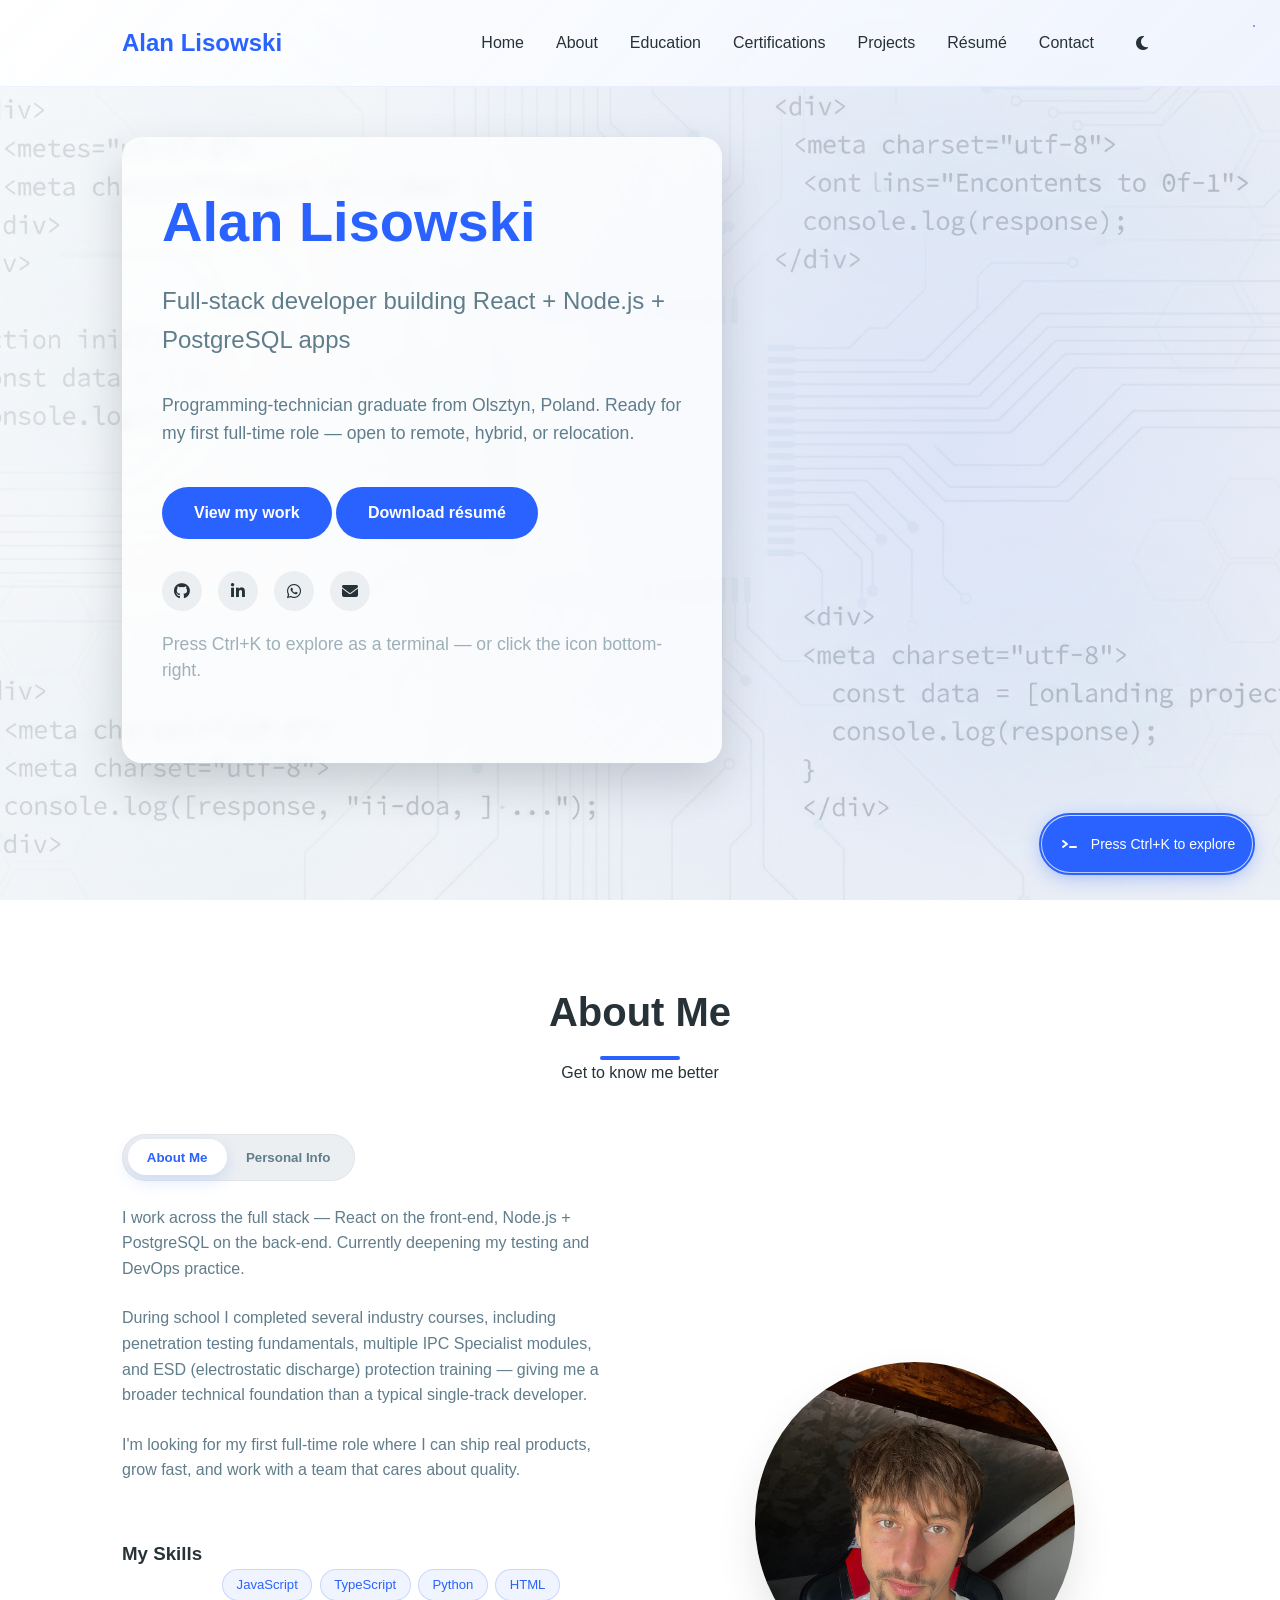
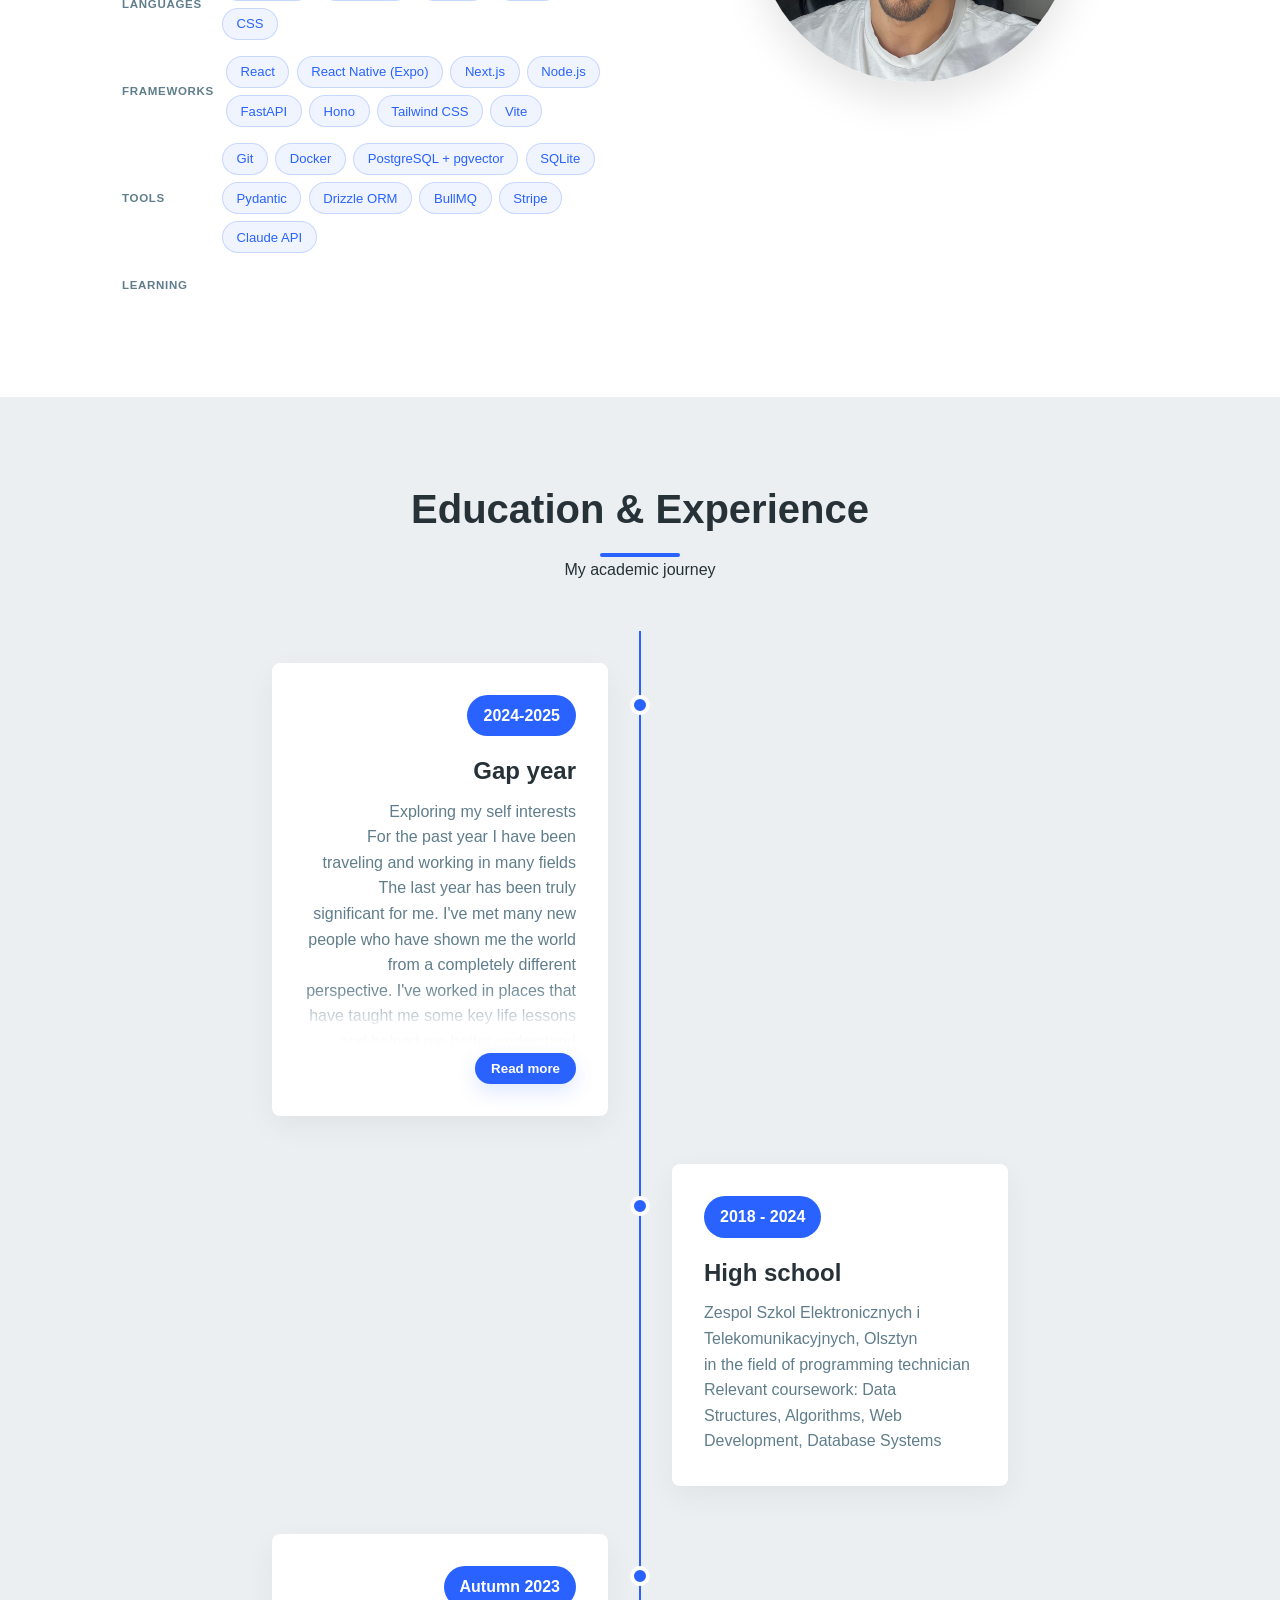
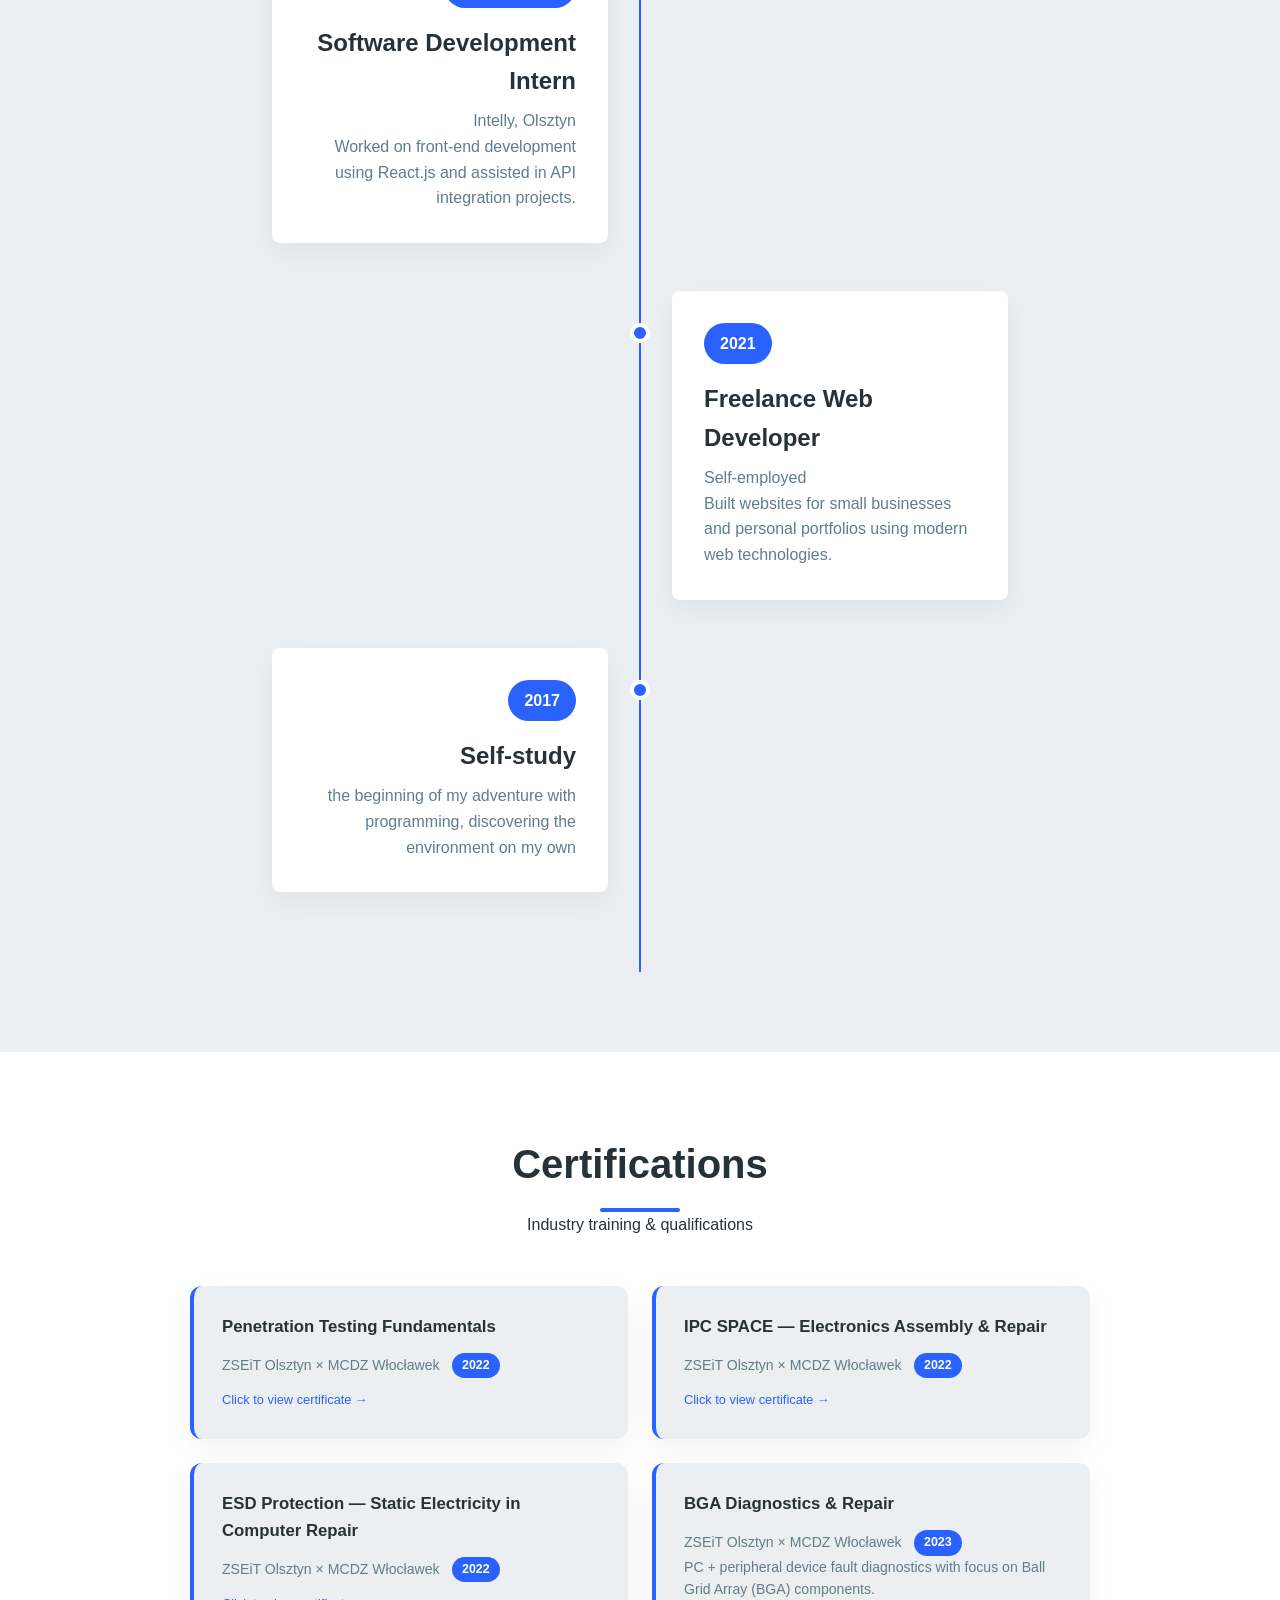
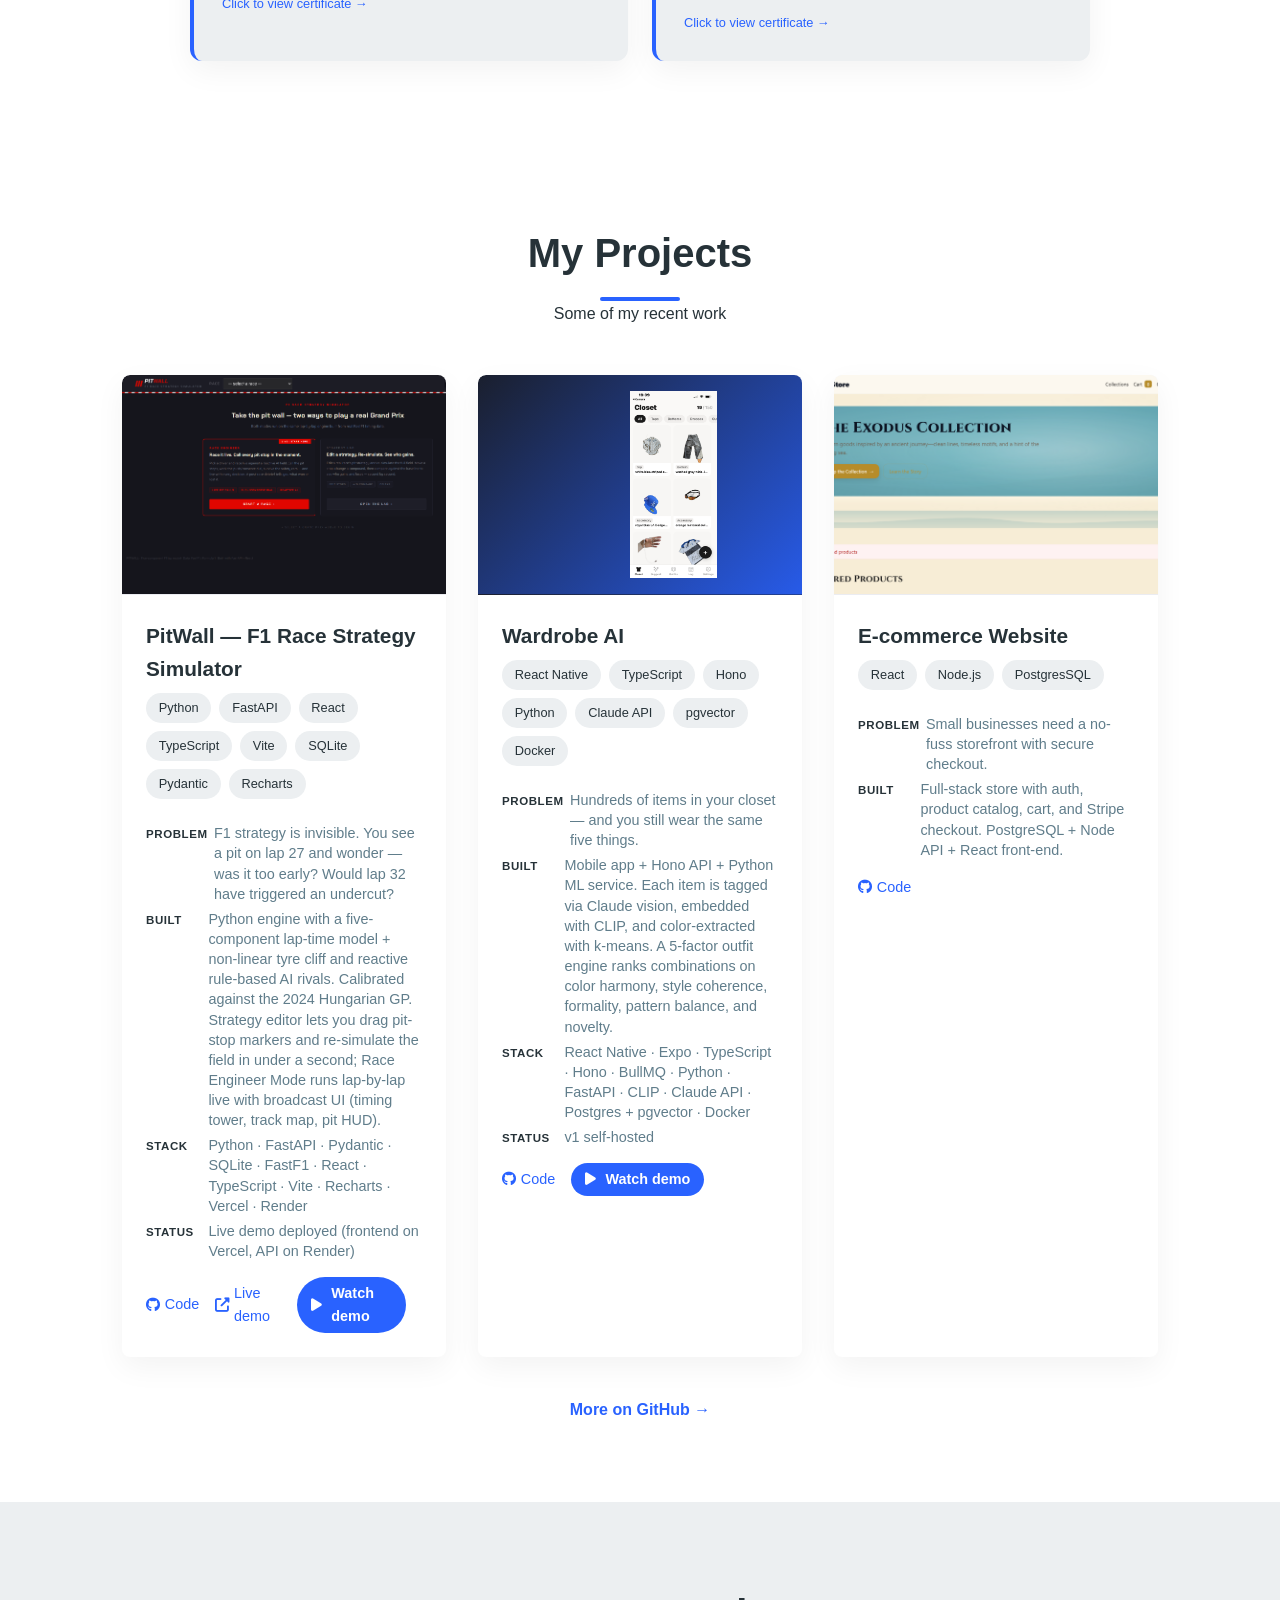
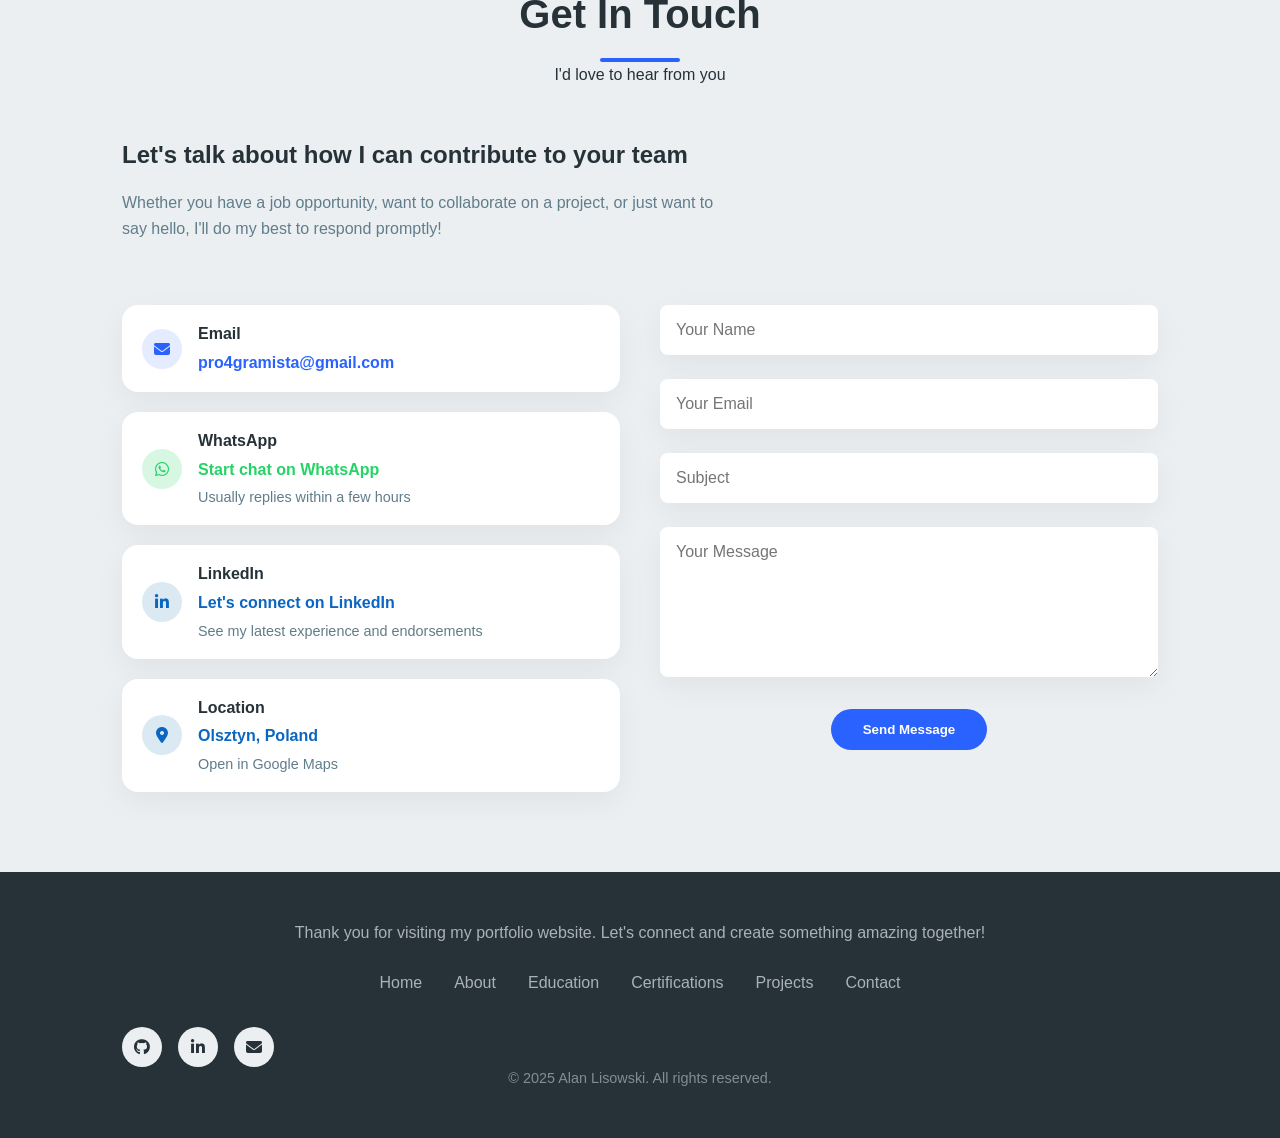
==== commit 83de81cf: "Education timeline" ====
--- a/index.html
+++ b/index.html
@@ -206,7 +206,7 @@
                     <div class="timeline-content">
                         <div class="timeline-date">2018 - 2024</div>
                         <h3 class="timeline-title">High school</h3>
-                        <p class="timeline-text">Zespol Szkol Elektronicznych i Telekomunikacyjnych, Olsztyn</p>
+                        <p class="timeline-text"><span class="school-name">Zespol Szkol Elektronicznych i Telekomunikacyjnych, Olsztyn</span></p>
                         <p class="timeline-text">in the field of programming technician</p>
                         <p class="timeline-text">Relevant coursework: Data Structures, Algorithms, Web Development, Database Systems</p>
                     </div>
@@ -255,7 +255,7 @@
                 <div class="cert-card"
                      role="button" tabindex="0"
                      aria-label="View certificate: Penetration Testing Fundamentals"
-                     data-cert-img="assets/certs/cert-pentest.jpg"
+                     data-cert-img="assets/certs/kurs2.jpg"
                      data-cert-title="Penetration Testing Fundamentals">
                     <h3>Penetration Testing Fundamentals</h3>
                     <div class="cert-meta">
@@ -267,7 +267,7 @@
                 <div class="cert-card"
                      role="button" tabindex="0"
                      aria-label="View certificate: IPC SPACE — Electronics Assembly &amp; Repair"
-                     data-cert-img="assets/certs/cert-ipc.jpg"
+                     data-cert-img="assets/certs/kurs.jpg"
                      data-cert-title="IPC SPACE — Electronics Assembly &amp; Repair">
                     <h3>IPC SPACE — Electronics Assembly &amp; Repair</h3>
                     <div class="cert-meta">
@@ -279,7 +279,7 @@
                 <div class="cert-card"
                      role="button" tabindex="0"
                      aria-label="View certificate: ESD Protection — Static Electricity in Computer Repair"
-                     data-cert-img="assets/certs/cert-esd.jpg"
+                     data-cert-img="assets/certs/kurs4.jpg"
                      data-cert-title="ESD Protection — Static Electricity in Computer Repair">
                     <h3>ESD Protection — Static Electricity in Computer Repair</h3>
                     <div class="cert-meta">
@@ -291,7 +291,7 @@
                 <div class="cert-card"
                      role="button" tabindex="0"
                      aria-label="View certificate: BGA Diagnostics &amp; Repair"
-                     data-cert-img="assets/certs/cert-bga.jpg"
+                     data-cert-img="assets/certs/kurs3.jpg"
                      data-cert-title="BGA Diagnostics &amp; Repair">
                     <h3>BGA Diagnostics &amp; Repair</h3>
                     <div class="cert-meta">
@@ -560,6 +560,12 @@
                     </div>
                     <span class="terminal-title">alan@portfolio:~</span>
                 </div>
+                <button class="terminal-close-x term-close" aria-label="Close terminal" type="button">
+                    <svg viewBox="0 0 24 24" width="20" height="20" fill="none" stroke="currentColor" stroke-width="2" stroke-linecap="round">
+                        <line x1="6" y1="6" x2="18" y2="18"/>
+                        <line x1="6" y1="18" x2="18" y2="6"/>
+                    </svg>
+                </button>
                 <div class="terminal-output" id="termOutput" role="log" aria-live="polite" aria-atomic="false"></div>
                 <div class="terminal-input-row">
                     <span class="terminal-prompt" aria-hidden="true">alan@portfolio:~$&nbsp;</span>
@@ -575,6 +581,7 @@
                     >
                     <span class="terminal-cursor" aria-hidden="true">▋</span>
                 </div>
+                <div class="terminal-close-hint">Press Esc or tap × to close</div>
             </div>
         </div>
     </div>
--- a/styles.css
+++ b/styles.css
@@ -171,6 +171,11 @@
     box-sizing: border-box;
 }
 
+html, body {
+    overflow-x: hidden;
+    max-width: 100vw;
+}
+
 body {
     font-family: 'Segoe UI', Tahoma, Geneva, Verdana, sans-serif;
     line-height: 1.6;
@@ -533,7 +538,7 @@
     aspect-ratio: 1 / 1;
     border-radius: 50%;
     object-fit: cover;
-    object-position: center 15%;
+    object-position: 50% 25%;
     box-shadow: var(--img-shadow);
     cursor: pointer;
     transition: scale 200ms ease;
@@ -615,6 +620,12 @@
 
 .timeline-text {
     color: var(--gray);
+}
+
+.school-name {
+    word-break: normal;
+    overflow-wrap: break-word;
+    hyphens: auto;
 }
 
 .timeline-dot {
@@ -1304,6 +1315,36 @@
         margin: 0 auto;
     }
 
+    .hero h1 {
+        font-size: clamp(2.2rem, 9vw, 3rem);
+        line-height: 1.1;
+        letter-spacing: -0.02em;
+    }
+
+    .hero h2 {
+        font-size: 0.9rem;
+        line-height: 1.4;
+        max-width: 90%;
+        margin-left: auto;
+        margin-right: auto;
+    }
+
+    .hero p {
+        font-size: 0.95rem;
+        line-height: 1.55;
+    }
+
+    .hero .btn {
+        display: block;
+        width: 100%;
+        max-width: 280px;
+        margin: 0 auto;
+    }
+
+    .hero .btn + .btn {
+        margin-top: 12px;
+    }
+
     .social-links {
         justify-content: center;
     }
@@ -1321,6 +1362,27 @@
     .timeline-dot {
         left: 2rem;
     }
+
+    .about-image img {
+        max-width: 200px;
+    }
+
+    .timeline-content {
+        padding: 20px;
+    }
+
+    .timeline-collapse {
+        max-height: none;
+        overflow: visible;
+    }
+
+    .timeline-collapse::after {
+        display: none;
+    }
+
+    .timeline-toggle {
+        display: none;
+    }
 }
 
 @media (max-width: 576px) {
@@ -1348,6 +1410,8 @@
 /* ── Terminal Playground ─────────────────────────────────────────────────── */
 
 .terminal-panel {
+    position: relative;
+    z-index: 2001;
     width: 100%;
     background: #1a1f2e;
     border-radius: 8px;
@@ -1359,6 +1423,36 @@
     font-family: 'JetBrains Mono', ui-monospace, Menlo, Consolas, monospace;
     font-size: 0.82rem;
     text-align: left;
+}
+
+.terminal-close-x {
+    position: absolute;
+    top: 6px;
+    right: 8px;
+    width: 44px;
+    height: 44px;
+    display: flex;
+    align-items: center;
+    justify-content: center;
+    background: transparent;
+    border: none;
+    color: rgba(255, 255, 255, 0.7);
+    cursor: pointer;
+    border-radius: 6px;
+    z-index: 2002;
+}
+
+.terminal-close-x:hover {
+    background: rgba(255, 255, 255, 0.1);
+    color: white;
+}
+
+.terminal-close-hint {
+    font-size: 11px;
+    color: rgba(255, 255, 255, 0.4);
+    text-align: right;
+    padding: 6px 12px 4px;
+    font-family: inherit;
 }
 
 .terminal-titlebar {
@@ -1625,13 +1719,24 @@
 
 /* ── Mobile: pill centered, limited width ── */
 @media (max-width: 767px) {
+    .term-fab {
+        right: 16px;
+        bottom: 24px;
+    }
+
     .term-fab.is-pill {
         width: min(210px, 80vw);
+        max-width: calc(100vw - 32px);
         left: 50%;
         right: auto;
-        bottom: 20px;
+        bottom: 24px;
         animation: fab-entrance-mobile 400ms ease-out both,
                    pill-ring           2s    ease-out 400ms infinite;
+    }
+
+    .term-fab.is-collapsed {
+        width: 56px;
+        height: 56px;
     }
 }
 
@@ -1645,7 +1750,7 @@
 .term-modal {
     position: fixed;
     inset: 0;
-    z-index: 100;
+    z-index: 2000;
     display: flex;
     align-items: center;
     justify-content: center;
@@ -1686,6 +1791,10 @@
         width: 92%;
         height: 88vh;
     }
+}
+
+body.modal-open {
+    overflow: hidden;
 }
 
 /* Red-dot close button reset */
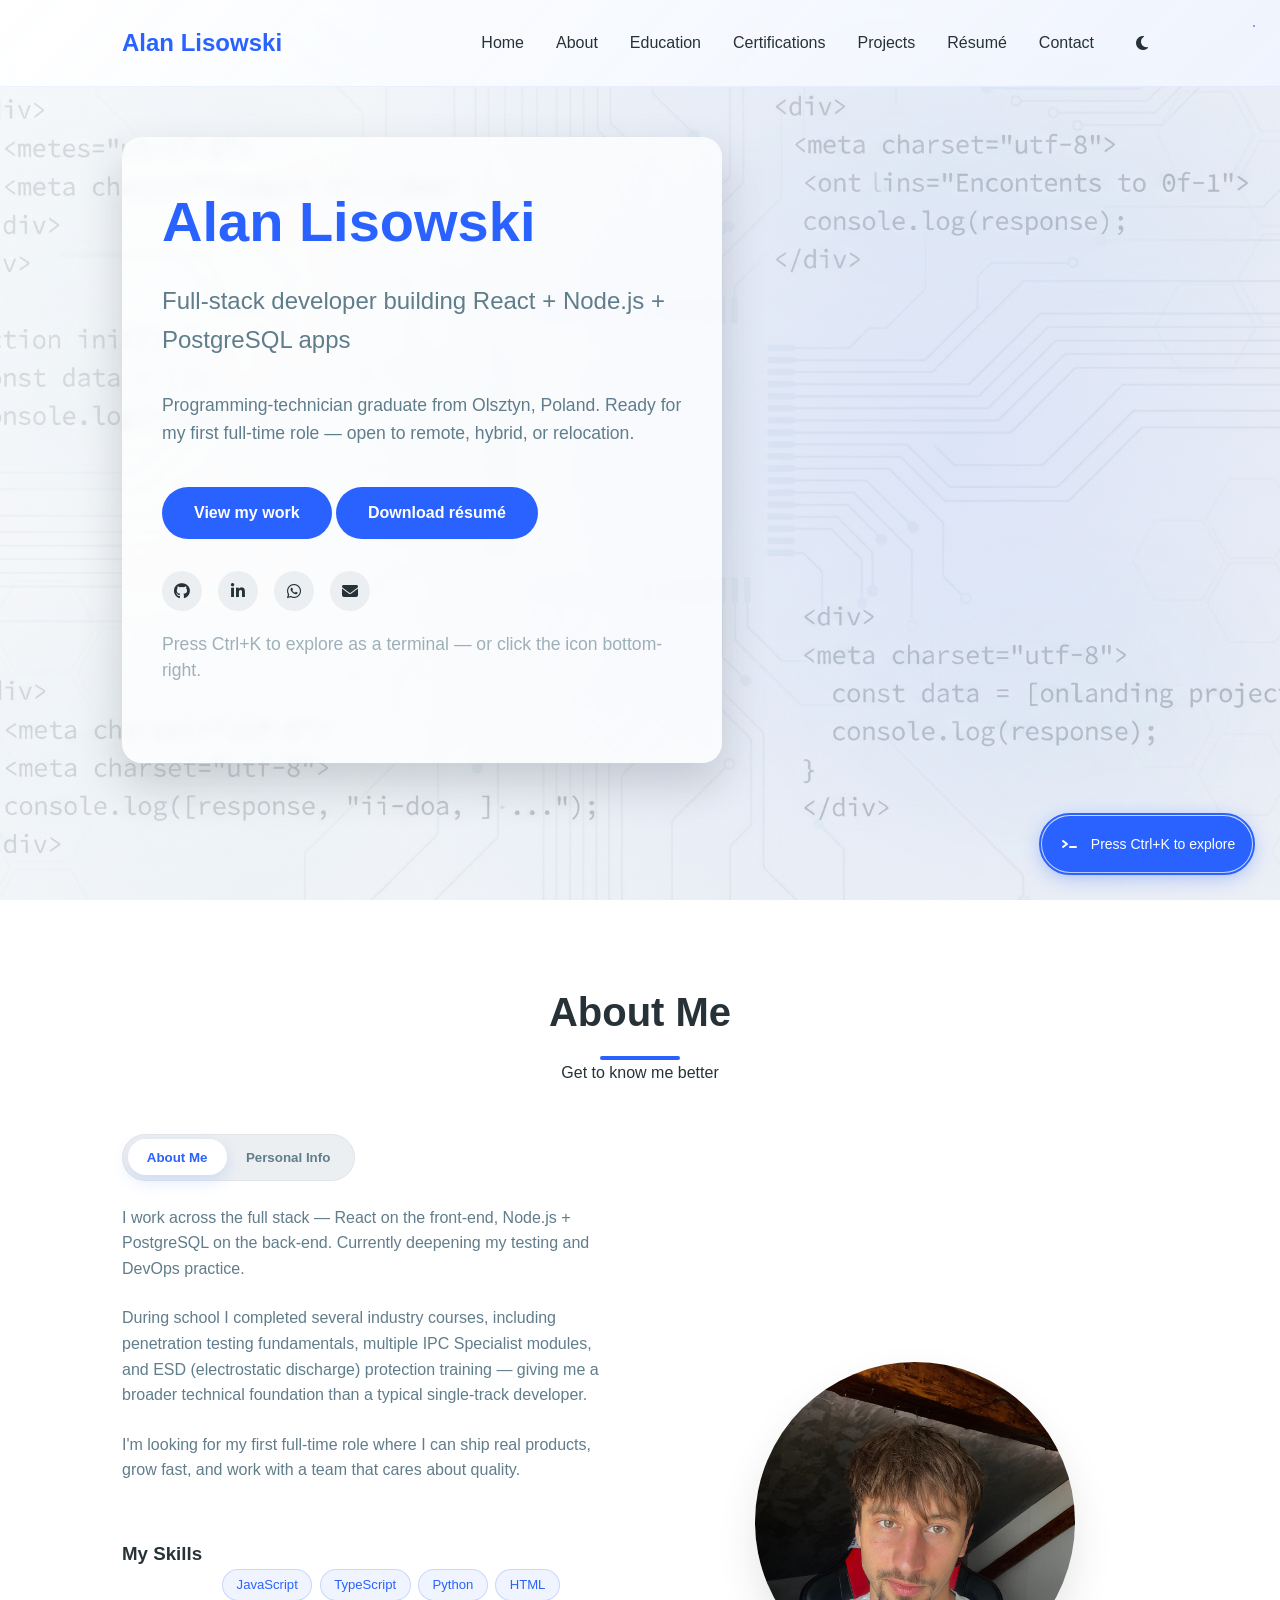
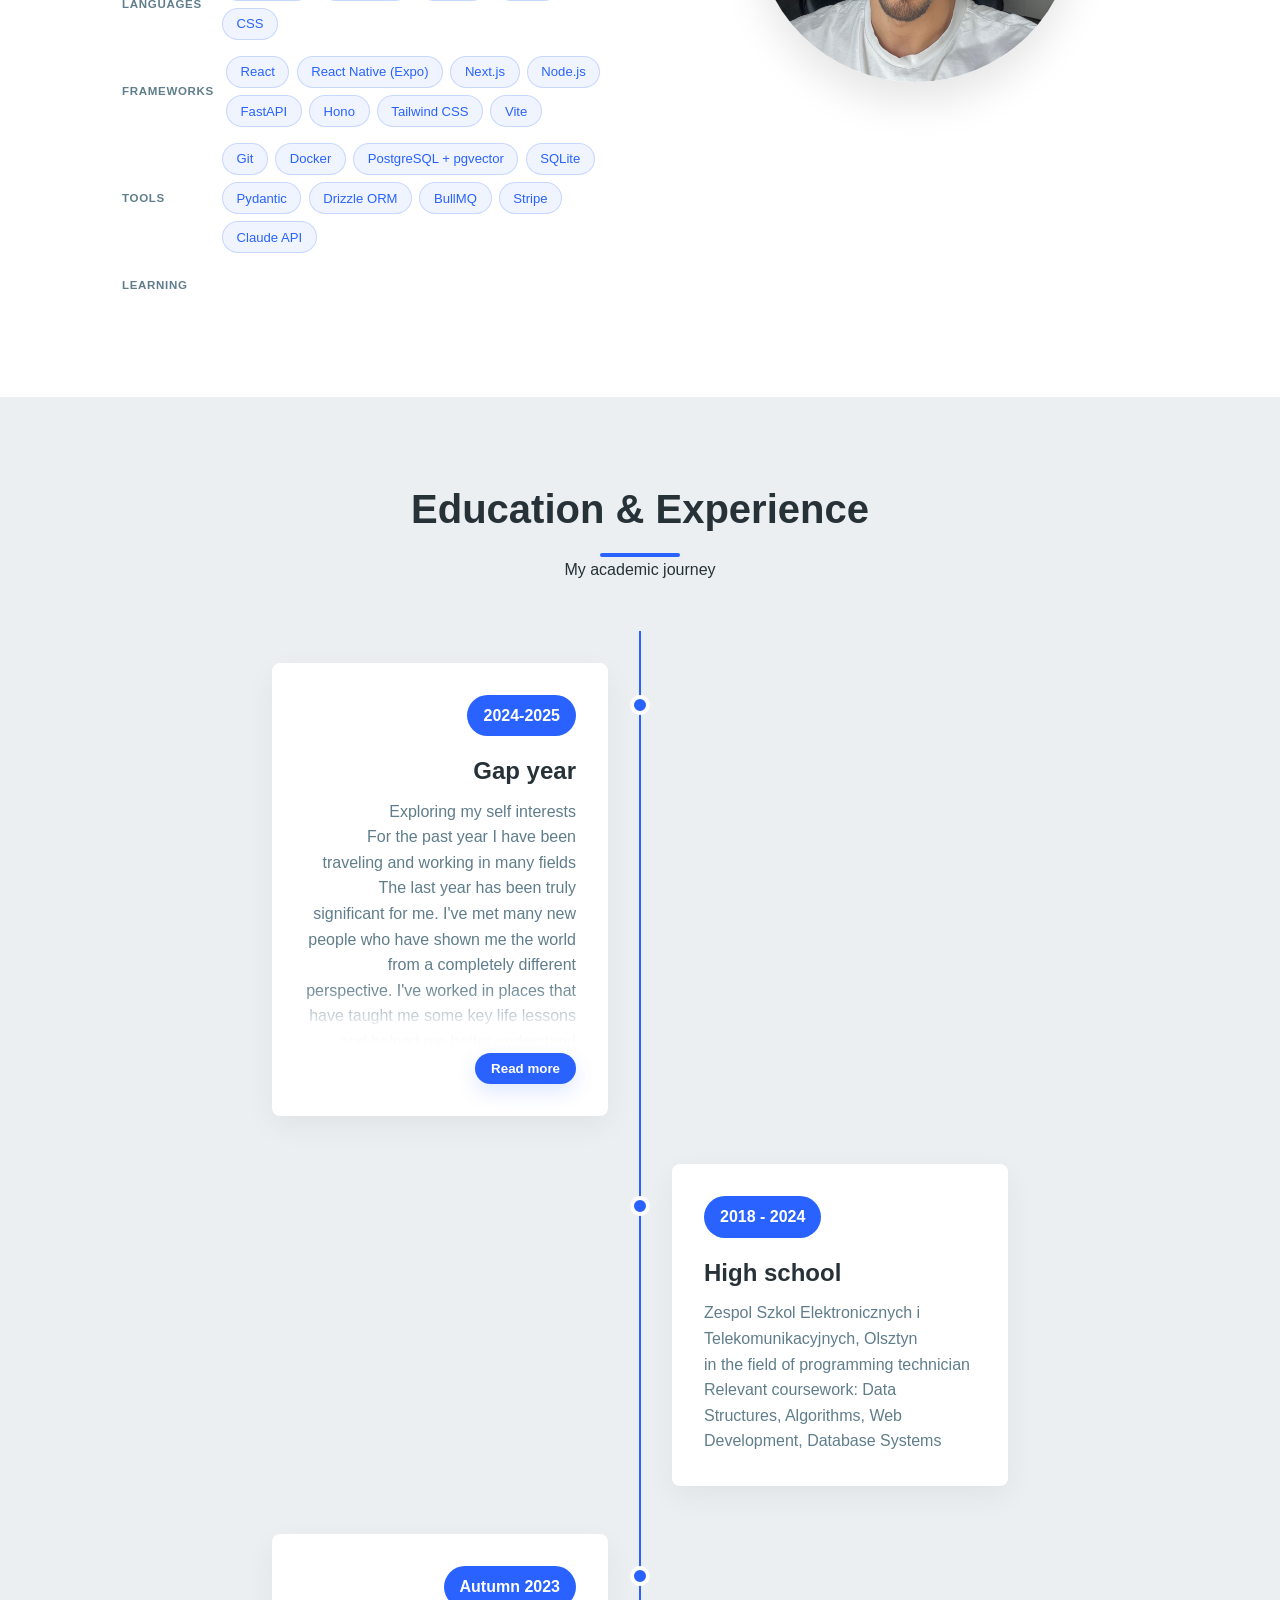
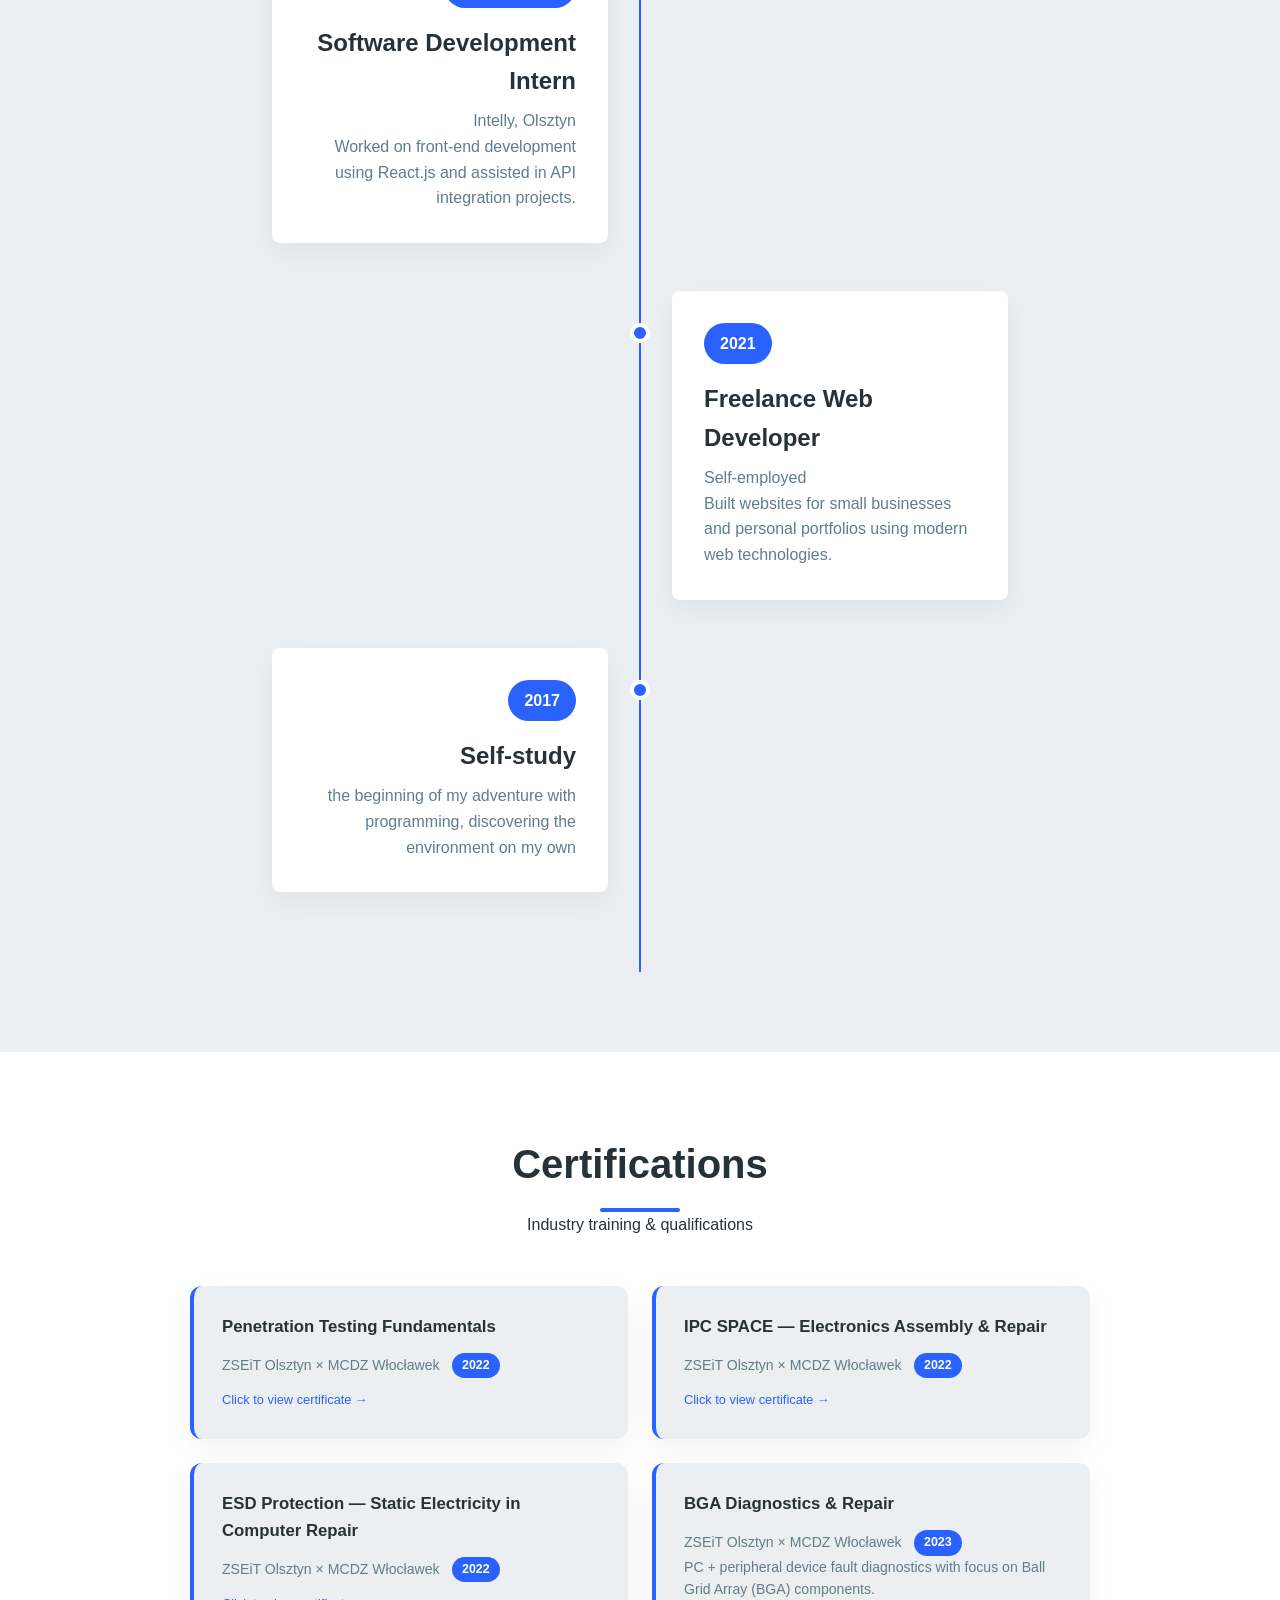
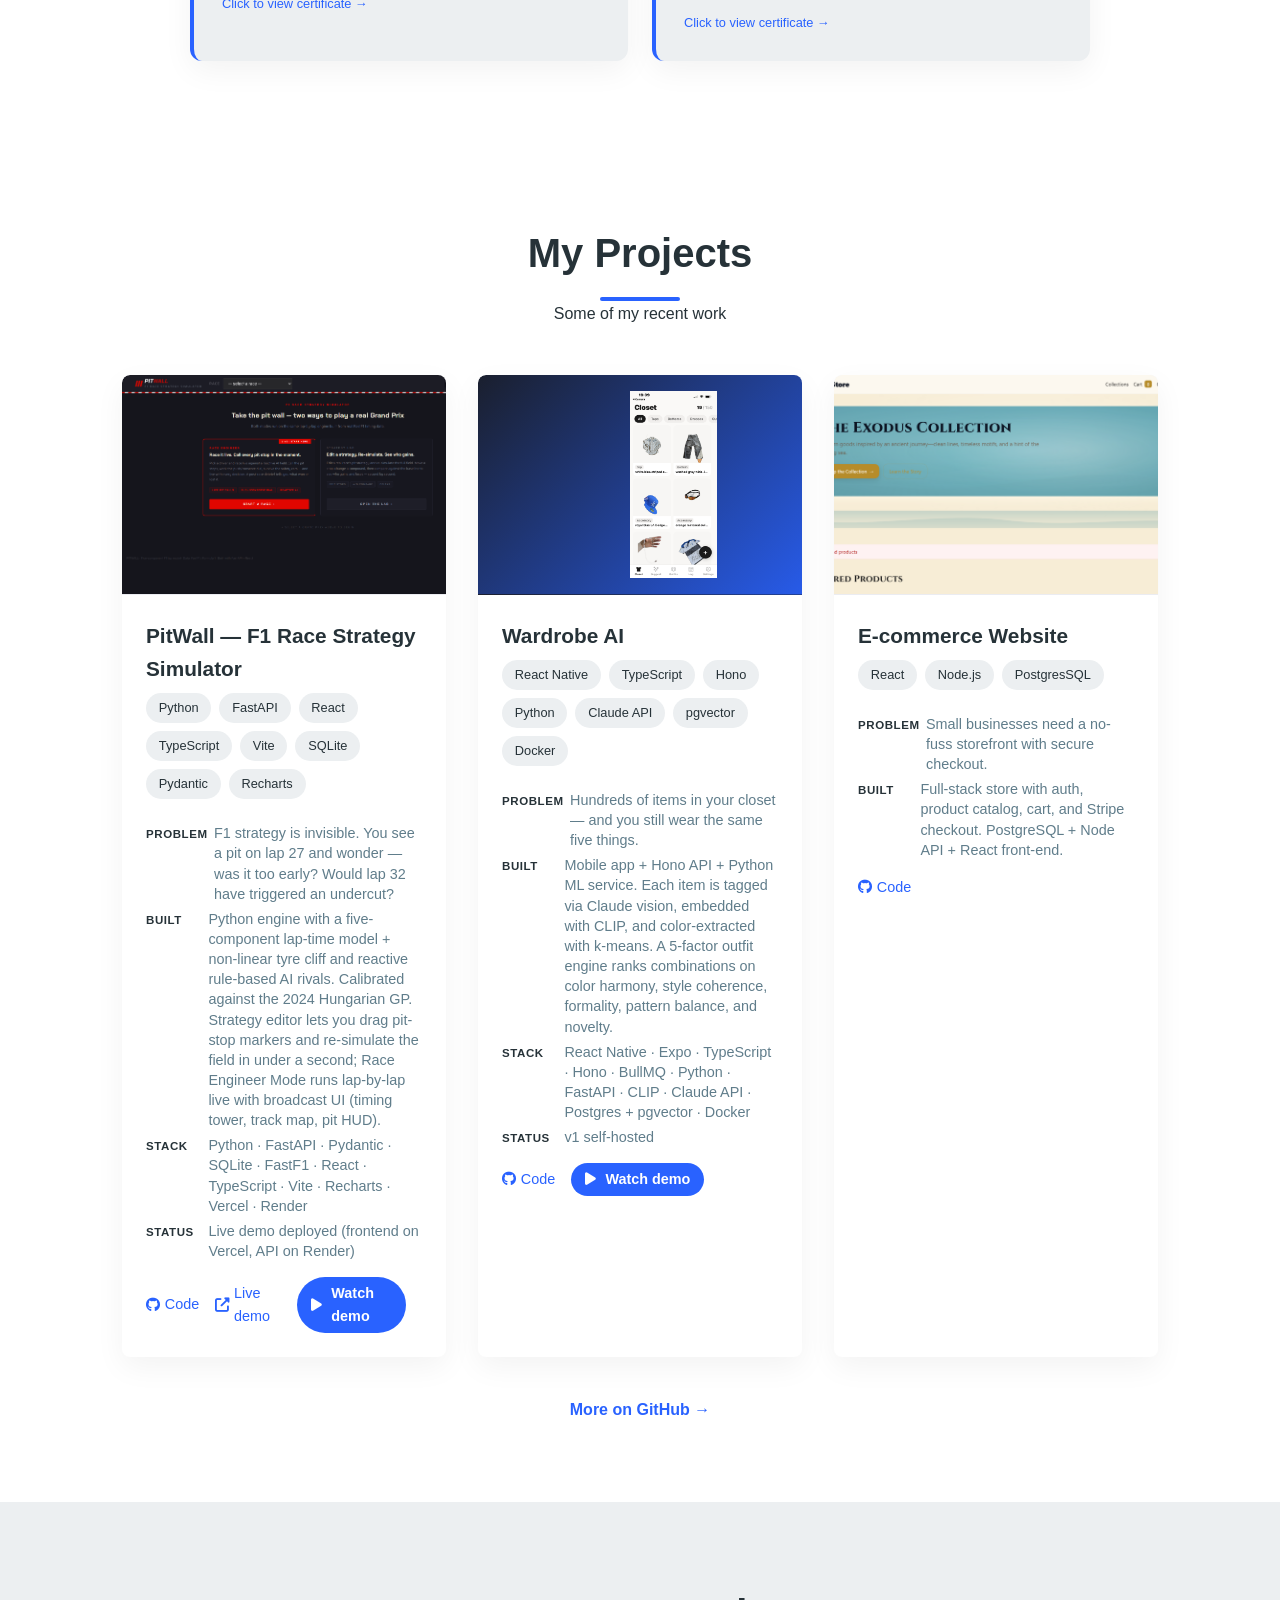
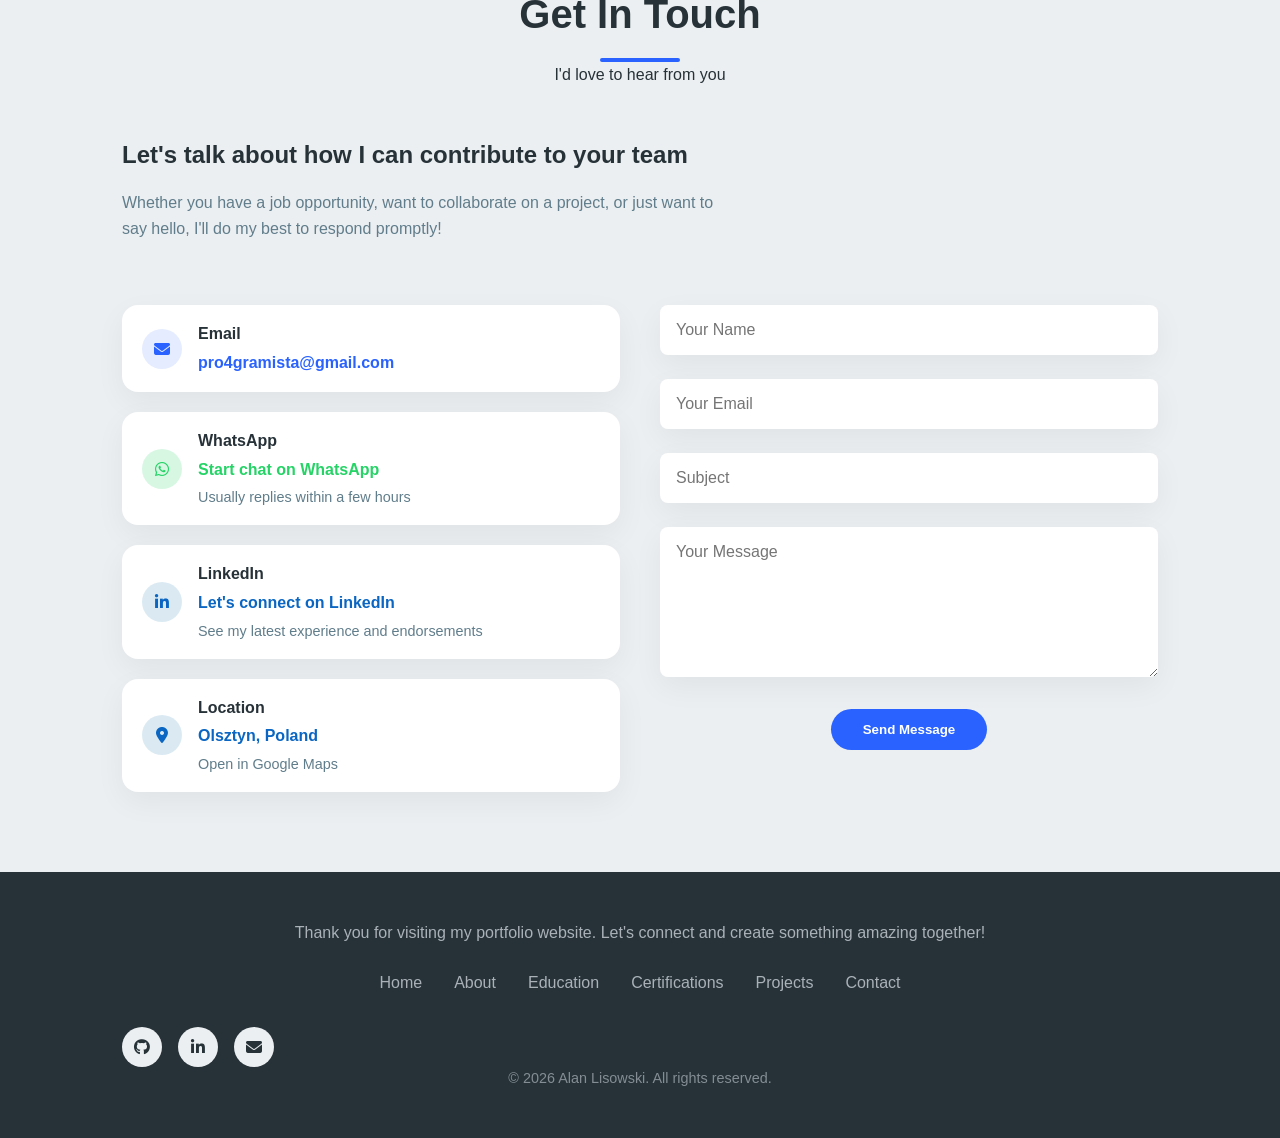
==== commit 3d3708fb: "Footer" ====
--- a/index.html
+++ b/index.html
@@ -536,7 +536,7 @@
                 </div>
             </div>
             
-            <p class="copyright">&copy; 2025 Alan Lisowski. All rights reserved.</p>
+            <p class="copyright">&copy; <span class="copyright-year">2025</span> Alan Lisowski. All rights reserved.</p>
         </div>
     </footer>
     <!-- Floating terminal button -->
--- a/styles.css
+++ b/styles.css
@@ -204,6 +204,10 @@
     padding: 5rem 0;
 }
 
+section[id] {
+    scroll-margin-top: 80px;
+}
+
 .section-title {
     margin-bottom: 3rem;
     text-align: center;
@@ -994,11 +998,12 @@
 /* Contact Section */
 .contact {
     background: var(--light);
+    overflow-x: hidden;
 }
 
 .contact-content {
     display: grid;
-    grid-template-columns: repeat(auto-fit, minmax(360px, 1fr));
+    grid-template-columns: repeat(auto-fit, minmax(min(360px, 100%), 1fr));
     gap: 2.5rem;
     align-items: start;
 }
@@ -1382,6 +1387,26 @@
 
     .timeline-toggle {
         display: none;
+    }
+
+    .cert-card {
+        padding: 16px;
+    }
+
+    .cert-card h3 {
+        font-size: 1.05rem;
+        line-height: 1.3;
+    }
+
+    .footer-links {
+        flex-wrap: wrap;
+        justify-content: center;
+        gap: 16px 24px;
+        font-size: 0.9rem;
+    }
+
+    .footer-links li {
+        margin: 0;
     }
 }
 
